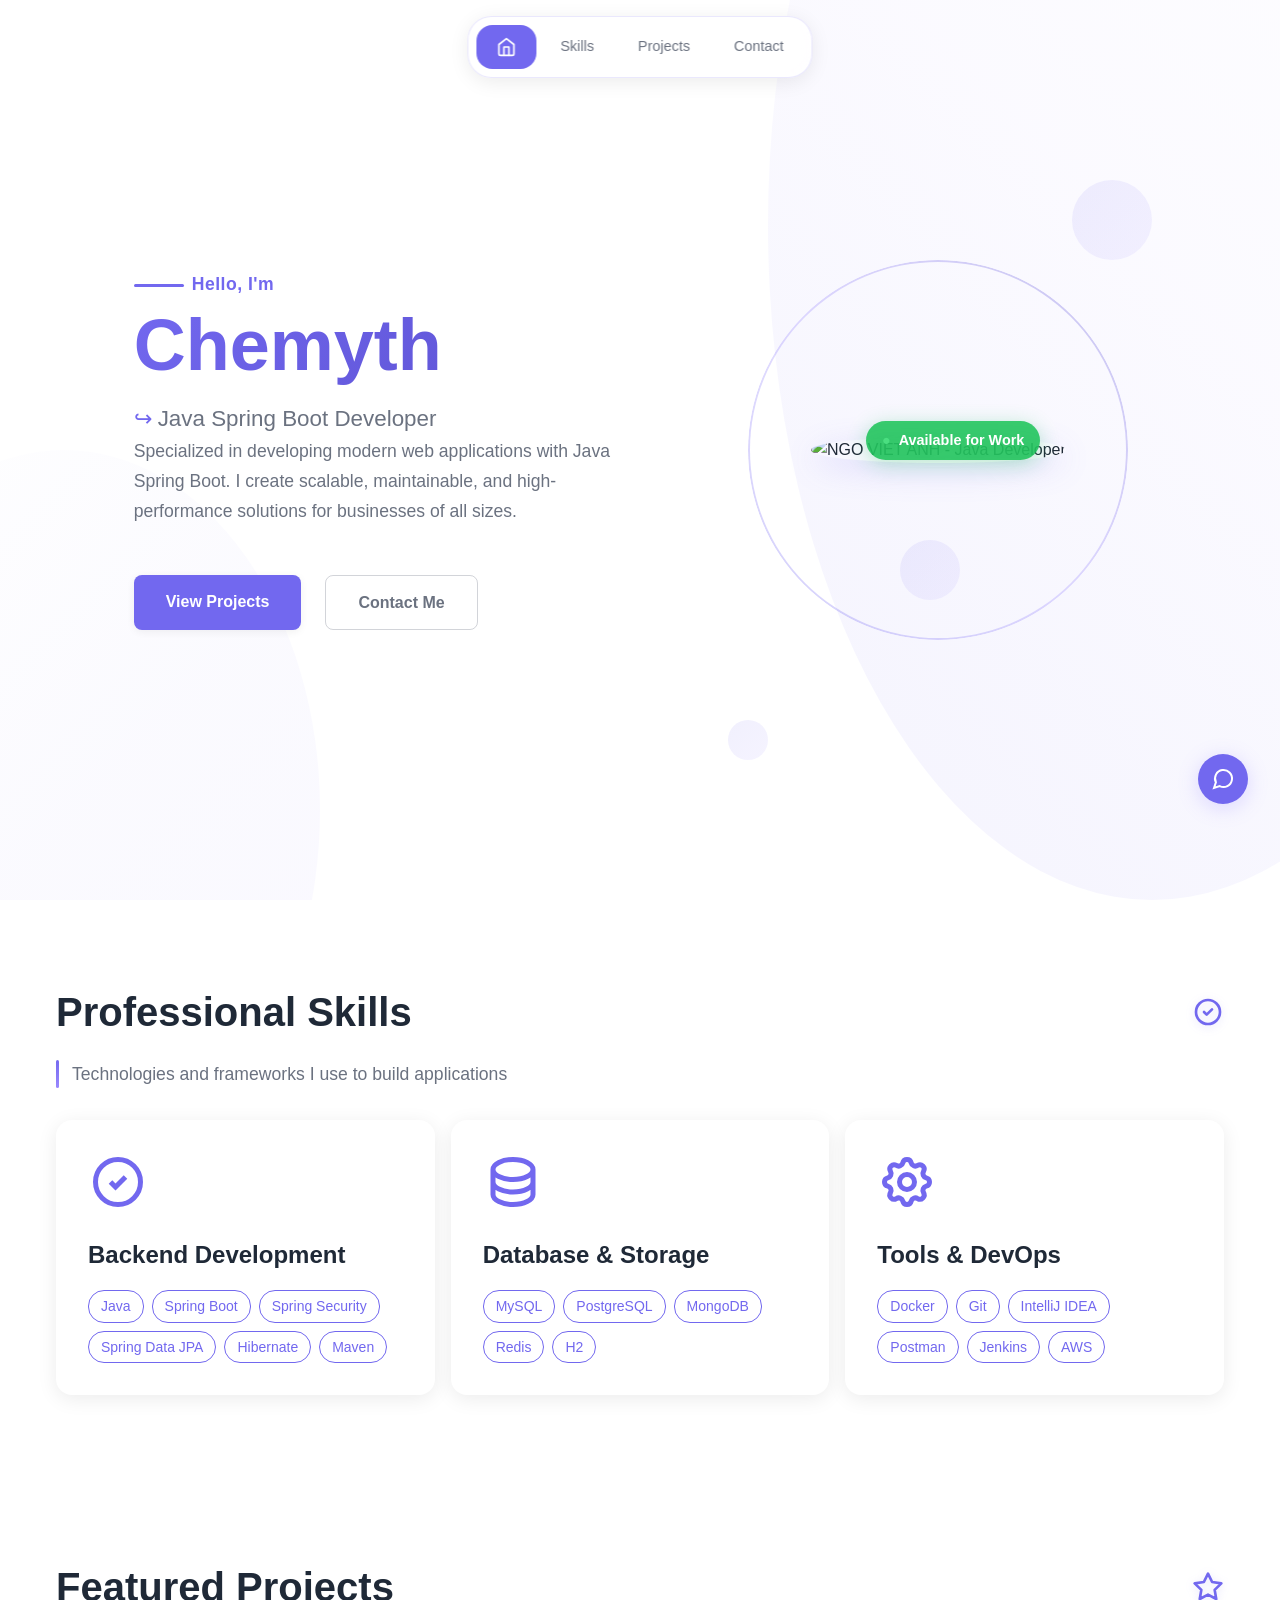
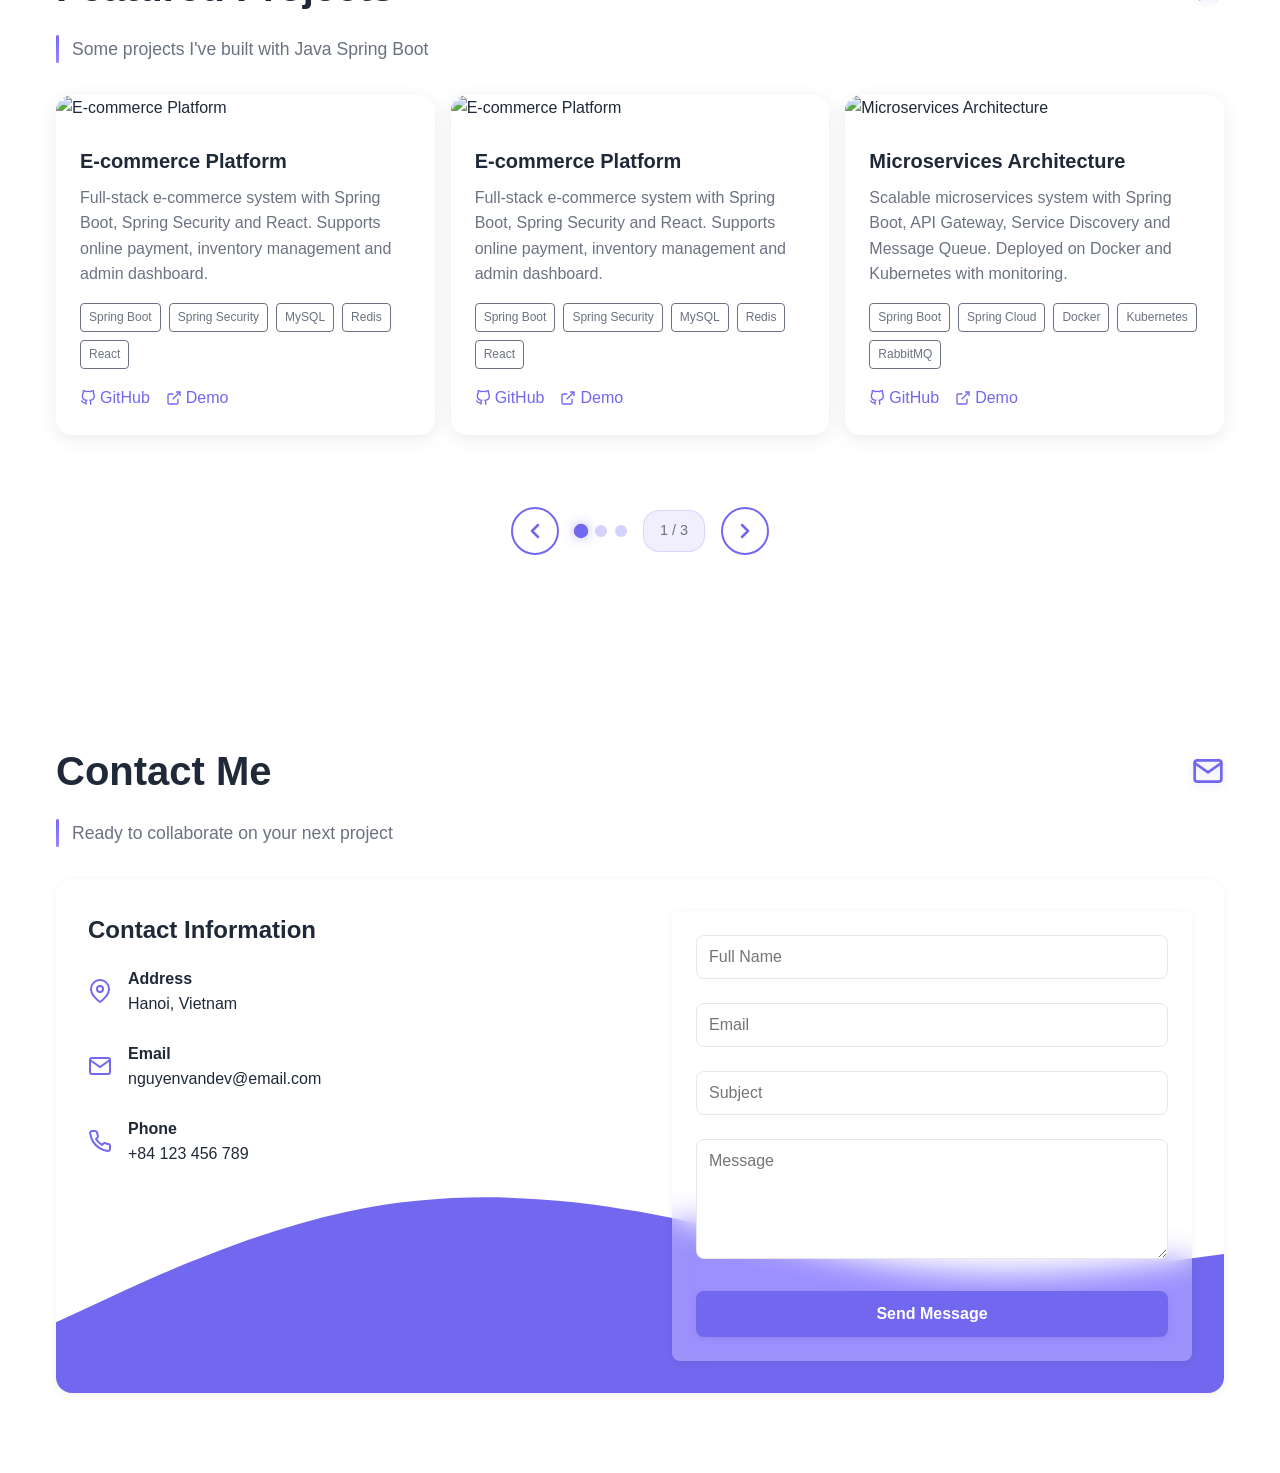
==== index.html @ 734236e4 "update file" ====
<!DOCTYPE html>
<html lang="vi">

<head>
    <meta charset="UTF-8">
    <meta name="viewport" content="width=device-width, initial-scale=1.0">
    <meta name="description" content="Chemyth portfolio.">
    <link rel="shortcut icon" href="assets/svg-bg/wave-1.svg" type="image/x-icon">
    <title>Chemyth - Portfolio</title>

    <style>
        /* ==========================================================================
           CSS RESET & BASE STYLES
           ========================================================================== */
        *,
        *::before,
        *::after {
            box-sizing: border-box;
            margin: 0;
            padding: 0;
        }

        :root {
            --primary-color: #7268ef;
            --secondary-color: #5a4fcf;
            --accent-color: #9c8aff;
            --text-primary: #1f2937;
            --text-secondary: #6b7280;
            --bg-primary: #ffffff;
            --shadow-sm: 0 2px 8px rgba(0, 0, 0, 0.06);
            --shadow-md: 0 4px 20px rgba(0, 0, 0, 0.08);
            --shadow-lg: 0 8px 30px rgba(0, 0, 0, 0.10);
            --shadow-xl: 0 12px 40px rgba(0, 0, 0, 0.12);
            --shadow-hover: 0 10px 35px rgba(114, 104, 239, 0.25);
            --transition: all 0.3s cubic-bezier(0.4, 0, 0.2, 1);
            --border-radius: 1rem;
            --glassmorphism: rgba(255, 255, 255, 0.85);
            --glassmorphism-border: rgba(114, 104, 239, 0.15);
        }

        body {
            font-family: -apple-system, BlinkMacSystemFont, "SF Pro Display", "Segoe UI", Roboto, sans-serif;
            line-height: 1.6;
            color: var(--text-primary);
            background: var(--bg-primary);
            scroll-behavior: smooth;
        }

        /* ==========================================================================
           CUSTOM SCROLLBAR
           ========================================================================== */
        /* Modern Custom Scrollbar */
        ::-webkit-scrollbar {
            width: 8px;
        }

        ::-webkit-scrollbar-track {
            background: rgba(248, 250, 252, 0.5);
            border-radius: 10px;
        }

        ::-webkit-scrollbar-thumb {
            background: linear-gradient(135deg, var(--primary-color), var(--secondary-color));
            border-radius: 10px;
            transition: var(--transition);
        }

        ::-webkit-scrollbar-thumb:hover {
            background: linear-gradient(135deg, var(--secondary-color), var(--primary-color));
            box-shadow: 0 0 10px rgba(114, 104, 239, 0.4);
        }

        /* Firefox Scrollbar */
        html {
            scrollbar-width: thin;
            scrollbar-color: var(--primary-color) rgba(248, 250, 252, 0.5);
        }

        /* ==========================================================================
           LAYOUT & CONTAINERS
           ========================================================================== */
        .section {
            padding: 5rem 2rem;
        }

        .container {
            max-width: 1200px;
            margin: 0 auto;
            padding: 0 1rem;
        }

        .section-title {
            width: 100%;
            font-size: 2.5rem;
            font-weight: 700;
            text-align: start;
            margin-bottom: 1rem;
            color: var(--text-primary);
            position: relative;
            display: inline-block;
        }

        .section-title {
            display: flex;
            align-items: center;
            justify-content: space-between;
        }

        .section-icon {
            width: 32px;
            height: 32px;
            stroke: var(--primary-color);
            fill: none;
            stroke-width: 2;
            stroke-linecap: round;
            stroke-linejoin: round;
            transition: var(--transition);
            filter: drop-shadow(0 2px 4px rgba(114, 104, 239, 0.2));
        }

        .section-icon:hover {
            stroke: var(--accent-color);
            transform: scale(1.1);
            filter: drop-shadow(0 4px 8px rgba(114, 104, 239, 0.3));
        }

        .section-subtitle {
            text-align: start;
            color: var(--text-secondary);
            font-size: 1.1rem;
            margin-bottom: 2rem;
            max-width: 600px;
            position: relative;
            padding-left: 1rem;
        }

        .section-subtitle::before {
            content: '';
            position: absolute;
            left: 0;
            top: 0;
            bottom: 0;
            width: 3px;
            background: linear-gradient(135deg, var(--primary-color), var(--accent-color));
            border-radius: 2px;
        }

        /* ==========================================================================
           HEADER & NAVIGATION
           ========================================================================== */
        .header {
            position: fixed;
            top: 1rem;
            left: 50%;
            transform: translateX(-50%);
            width: auto;
            max-width: 500px;
            background: var(--glassmorphism);
            backdrop-filter: blur(20px) saturate(180%);
            border: 1px solid var(--glassmorphism-border);
            border-radius: 1.5rem;
            z-index: 1000;
            transition: var(--transition);
            box-shadow: var(--shadow-md);
        }

        .nav {
            display: flex;
            justify-content: center;
            align-items: center;
            padding: 0.5rem;
        }

        .nav-links {
            display: flex;
            list-style: none;
            gap: 0.25rem;
            margin: 0;
            padding: 0;
        }

        /* Mobile Menu Toggle */
        .mobile-menu-toggle {
            display: none;
            flex-direction: column;
            cursor: pointer;
            padding: 0.75rem;
            border-radius: var(--border-radius);
            transition: var(--transition);
            background: rgba(114, 104, 239, 0.1);
        }

        .mobile-menu-toggle:hover {
            background: rgba(114, 104, 239, 0.15);
            transform: scale(1.05);
        }

        .mobile-menu-toggle span {
            width: 20px;
            height: 2px;
            background: var(--text-primary);
            margin: 2px 0;
            transition: var(--transition);
            border-radius: 1px;
        }

        .mobile-menu-toggle.active span:nth-child(1) {
            transform: rotate(45deg) translate(5px, 5px);
        }

        .mobile-menu-toggle.active span:nth-child(2) {
            opacity: 0;
        }

        .mobile-menu-toggle.active span:nth-child(3) {
            transform: rotate(-45deg) translate(4px, -4px);
        }

        /* Mobile Navigation */
        @media (max-width: 768px) {
            .header {
                top: 0;
                left: 0;
                right: 0;
                transform: none;
                width: auto;
                max-width: none;
                border-radius: 0;
                border: none;
                background: none;
                backdrop-filter: none;
                -webkit-backdrop-filter: none;
                box-shadow: none;
            }

            .nav {
                justify-content: flex-end;
                padding: 0.75rem 1rem;
            }

            .nav-links {
                display: none;
                position: fixed;
                top: 60px;
                left: 0;
                right: 0;
                background: rgba(255, 255, 255, 0.95);
                backdrop-filter: blur(25px);
                flex-direction: column;
                padding: 1rem 0.75rem;
                box-shadow: var(--shadow-sm);
                z-index: 999;
                transform: translateY(-20px);
                opacity: 0;
                pointer-events: none;
                transition: all 0.3s ease;
                gap: 0.25rem;
            }

            .nav-links.active {
                display: flex;
                transform: translateY(0);
                opacity: 1;
                pointer-events: all;
            }

            .nav-link {
                padding: 0.75rem;
                text-align: center;
                border-radius: var(--border-radius);
                width: 100%;
                justify-content: center;
            }

            .mobile-menu-toggle {
                display: flex;
            }

            .form-group {
                width: 100%;
            }
        }

        .nav-link {
            text-decoration: none;
            color: var(--text-secondary);
            font-weight: 500;
            transition: var(--transition);
            padding: 0.75rem 1.25rem;
            border-radius: var(--border-radius);
            font-size: 0.9rem;
            display: flex;
            align-items: center;
            justify-content: center;
            min-width: 44px;
            height: 44px;
        }

        .nav-link:hover,
        .nav-link.active {
            color: var(--primary-color);
            background: rgba(114, 104, 239, 0.1);
        }

        /* Home icon styling */
        .nav-link.home-link {
            background: var(--primary-color);
            color: white;
            font-weight: 600;
        }

        .nav-link.home-link:hover {
            background: var(--secondary-color);
            color: white;
            transform: scale(1.05);
        }

        .nav-link .nav-icon {
            width: 20px;
            height: 20px;
            stroke: currentColor;
            fill: none;
            stroke-width: 2;
            stroke-linecap: round;
            stroke-linejoin: round;
        }

        /* ==========================================================================
           BUTTONS & INTERACTIVE ELEMENTS
           ========================================================================== */
        /* Simplified Button Styles */
        .btn {
            padding: 0.875rem 2rem;
            border: none;
            border-radius: 0.5rem;
            font-weight: 600;
            text-decoration: none;
            transition: all 0.3s ease;
            cursor: pointer;
            font-size: 1rem;
            display: inline-block;
        }

        .btn-primary {
            background: var(--primary-color);
            color: white;
            box-shadow: var(--shadow-sm);
        }

        .btn-primary:hover {
            background: var(--secondary-color);
            transform: translateY(-2px);
            box-shadow: var(--shadow-hover);
        }

        .btn-outline {
            background: transparent;
            color: var(--text-secondary);
            border: 1px solid rgba(107, 114, 128, 0.3);
        }

        .btn-outline:hover {
            background: var(--primary-color);
            color: white;
            border-color: var(--primary-color);
            transform: translateY(-2px);
        }

        /* Simplified Back to Top Button */
        .back-to-top {
            position: fixed;
            z-index: 1000;
            bottom: 2rem;
            right: 2rem;
            width: 50px;
            height: 50px;
            background: var(--primary-color);
            color: white;
            border: none;
            border-radius: 50%;
            cursor: pointer;
            opacity: 0;
            visibility: hidden;
            transition: all 0.3s ease;
            display: flex;
            align-items: center;
            justify-content: center;
        }

        .back-to-top.visible {
            opacity: 1;
            visibility: visible;
        }

        .back-to-top:hover {
            transform: translateY(-3px);
            background: var(--secondary-color);
        }

        /* Chat Bot Button */
        .chat-bot-button {
            position: fixed;
            z-index: 1000;
            bottom: 6rem;
            right: 2rem;
            width: 50px;
            height: 50px;
            background: var(--primary-color);
            color: white;
            border: none;
            border-radius: 50%;
            cursor: pointer;
            transition: all 0.3s ease;
            display: flex;
            align-items: center;
            justify-content: center;
            box-shadow: 0 4px 20px rgba(156, 138, 255, 0.3);
        }

        .chat-bot-button:hover {
            transform: translateY(-3px) scale(1.05);
            background: var(--secondary-color);
        }

        /* ==========================================================================
           HERO SECTION - Modern & Beautiful
           ========================================================================== */
        .hero {
            min-height: 100vh;
            padding: 0;
            display: flex;
            align-items: center;
            position: relative;
            overflow: hidden;
        }

        /* Hero Background Effects */
        .hero::before {
            content: '';
            position: absolute;
            top: -50%;
            right: -20%;
            width: 60%;
            height: 150%;
            background: linear-gradient(45deg,
                    rgba(114, 104, 239, 0.08),
                    rgba(156, 138, 255, 0.04),
                    transparent);
            border-radius: 50%;
            animation: heroFloat 8s ease-in-out infinite;
            z-index: 1;
        }

        .hero::after {
            content: '';
            position: absolute;
            bottom: -30%;
            left: -15%;
            width: 40%;
            height: 80%;
            background: linear-gradient(-45deg,
                    rgba(156, 138, 255, 0.06),
                    rgba(114, 104, 239, 0.03),
                    transparent);
            border-radius: 50%;
            animation: heroFloat 6s ease-in-out infinite reverse;
            z-index: 1;
        }

        .hero-container {
            max-width: 1200px;
            margin: 0 auto;
            padding: 6rem 2rem;
            display: grid;
            grid-template-columns: 1.2fr 1fr;
            gap: 6rem;
            align-items: center;
            position: relative;
            z-index: 2;
        }

        .hero-content {
            position: relative;
        }

        .hero-greeting {
            font-size: 1.1rem;
            color: var(--primary-color);
            font-weight: 600;
            margin-bottom: 0.5rem;
            letter-spacing: 0.5px;
            opacity: 0;
            animation: fadeInUp 1s ease-out 0.2s forwards;
        }

        .hero-greeting::before {
            content: '';
            background-color: var(--primary-color);
            width: 50px;
            height: 3px;
            display: inline-block;
            margin-right: 0.5rem;
            vertical-align: middle;
            border-radius: 2px;
        }

        .hero-content h1 {
            font-size: 4.5rem;
            font-weight: 800;
            margin-bottom: 1rem;
            line-height: 1.1;
            background: linear-gradient(135deg,
                    var(--primary-color) 0%,
                    var(--secondary-color) 50%,
                    var(--accent-color) 100%);
            background-clip: text;
            -webkit-background-clip: text;
            -webkit-text-fill-color: transparent;
            background-size: 200% 200%;
            animation: gradientShift 4s ease-in-out infinite, fadeInUp 1s ease-out 0.4s forwards;
            opacity: 0;
        }

        .hero-content .subtitle {
            font-size: 1.4rem;
            color: var(--text-secondary);
            font-weight: 500;
            position: relative;
            padding-left: 1.5rem;
            opacity: 0;
            animation: fadeInUp 1s ease-out 0.6s forwards;
        }

        .hero-content .subtitle::before {
            content: '↪';
            position: absolute;
            left: 0;
            top: 0;
            color: var(--primary-color);
        }

        .hero-content p {
            font-size: 1.1rem;
            color: var(--text-secondary);
            margin-bottom: 3rem;
            line-height: 1.7;
            max-width: 500px;
            opacity: 0;
            animation: fadeInUp 1s ease-out 0.8s forwards;
        }

        .cta-buttons {
            display: flex;
            gap: 1.5rem;
            opacity: 0;
            animation: fadeInUp 1s ease-out 1s forwards;
        }

        .hero-image {
            display: flex;
            justify-content: center;
            align-items: center;
            position: relative;
            opacity: 0;
            animation: fadeInScale 1.2s ease-out 0.5s forwards;
        }

        .profile-image-container {
            position: relative;
            display: inline-block;
        }

        /* Modern Profile Image with Glassmorphism */
        .profile-image {
            width: 320px;
            height: 320px;
            border-radius: 50%;
            object-fit: cover;
            border: none;
            box-shadow:
                0 8px 32px rgba(114, 104, 239, 0.2),
                0 0 0 1px rgba(255, 255, 255, 0.1);
            transition: all 0.4s cubic-bezier(0.4, 0, 0.2, 1);
            position: relative;
            z-index: 3;
            background: rgba(255, 255, 255, 0.1);
            backdrop-filter: blur(10px);
        }

        .profile-image:hover {
            transform: scale(1.05) rotate(2deg);
            box-shadow:
                0 20px 60px rgba(114, 104, 239, 0.3),
                0 0 0 1px rgba(255, 255, 255, 0.2);
        }

        /* Modern Floating Elements */
        .hero-decorative {
            position: absolute;
            width: 100%;
            height: 100%;
            top: 0;
            left: 0;
            pointer-events: none;
            z-index: 2;
        }

        .floating-element {
            position: absolute;
            background: linear-gradient(135deg, var(--primary-color), var(--accent-color));
            border-radius: 50%;
            opacity: 0.1;
            animation: floatAround 15s linear infinite;
        }

        .floating-element:nth-child(1) {
            width: 80px;
            height: 80px;
            top: 20%;
            right: 10%;
            animation-delay: 0s;
            animation-duration: 12s;
        }

        .floating-element:nth-child(2) {
            width: 60px;
            height: 60px;
            top: 60%;
            right: 25%;
            animation-delay: -3s;
            animation-duration: 18s;
        }

        .floating-element:nth-child(3) {
            width: 40px;
            height: 40px;
            top: 80%;
            right: 40%;
            animation-delay: -6s;
            animation-duration: 14s;
        }

        /* Gradient Ring Around Profile */
        .profile-ring {
            position: absolute;
            top: 50%;
            left: 50%;
            transform: translate(-50%, -50%);
            width: 380px;
            height: 380px;
            border: 2px solid transparent;
            border-radius: 50%;
            background: linear-gradient(45deg,
                    var(--primary-color),
                    var(--accent-color),
                    var(--secondary-color)) border-box;
            -webkit-mask: linear-gradient(#fff 0 0) padding-box, linear-gradient(#fff 0 0);
            -webkit-mask-composite: destination-out;
            mask: linear-gradient(#fff 0 0) padding-box, linear-gradient(#fff 0 0);
            mask-composite: exclude;
            opacity: 0.3;
            animation: rotate 20s linear infinite;
            z-index: 1;
        }

        /* Status Badge */
        .status-badge {
            position: absolute;
            bottom: 10%;
            right: 10%;
            background: rgba(34, 197, 94, 0.9);
            backdrop-filter: blur(10px);
            color: white;
            padding: 0.5rem 1rem;
            border-radius: 50px;
            font-size: 0.9rem;
            font-weight: 600;
            box-shadow: 0 4px 20px rgba(34, 197, 94, 0.3);
            animation: pulse 3s ease-in-out infinite;
            z-index: 4;
        }

        .status-badge::before {
            content: '●';
            color: #4ade80;
            margin-right: 0.5rem;
            animation: blink 2s ease-in-out infinite;
        }

        /* ==========================================================================
           SKILLS SECTION
           ========================================================================== */
        .skills {
            background: var(--bg-primary);
            position: relative;
            overflow: hidden;
        }

        /* Simplified Skills Container */
        .skills-grid {
            display: grid;
            grid-template-columns: repeat(auto-fit, minmax(300px, 1fr));
            gap: 1rem;
            position: relative;
            z-index: 1;
        }

        .skill-category {
            background: var(--bg-primary);
            padding: 2rem;
            border-radius: var(--border-radius);
            box-shadow: var(--shadow-md);
            transition: var(--transition);
        }

        .skill-category:hover {
            transform: translateY(-10px);
            box-shadow: var(--shadow-hover);
        }

        .skill-icon {
            width: 60px;
            height: 60px;
            margin-bottom: 1rem;
            stroke: var(--primary-color);
            fill: none;
            stroke-width: 2;
        }

        .skill-category h3 {
            font-size: 1.5rem;
            margin-bottom: 1rem;
            color: var(--text-primary);
        }

        .skill-tags {
            display: flex;
            flex-wrap: wrap;
            gap: 0.5rem;
        }

        .skill-tag {
            background: transparent;
            color: var(--primary-color);
            padding: 0.25rem 0.75rem;
            border: 1px solid var(--primary-color);
            border-radius: var(--border-radius);
            font-size: 0.875rem;
            font-weight: 500;
            transition: var(--transition);
        }

        .skill-tag:hover {
            background: rgba(114, 104, 239, 0.1);
        }

        /* ==========================================================================
           PROJECTS SECTION
           ========================================================================== */
        .projects-grid {
            display: grid;
            grid-template-columns: repeat(auto-fit, minmax(350px, 1fr));
            gap: 1rem;
        }

        .project-card {
            background: var(--bg-primary);
            border-radius: var(--border-radius);
            overflow: hidden;
            box-shadow: var(--shadow-md);
            transition: var(--transition);
        }

        .project-card:hover {
            transform: translateY(-10px);
            box-shadow: 0 20px 50px rgba(114, 104, 239, 0.20);
        }

        .project-image {
            width: 100%;
            height: 200px;
            object-fit: cover;
        }

        .project-content {
            padding: 1.5rem;
        }

        .project-title {
            font-size: 1.25rem;
            font-weight: 600;
            margin-bottom: 0.5rem;
            color: var(--text-primary);
        }

        .project-description {
            color: var(--text-secondary);
            margin-bottom: 1rem;
            line-height: 1.6;
        }

        .project-tech {
            display: flex;
            flex-wrap: wrap;
            gap: 0.5rem;
            margin-bottom: 1rem;
        }

        .tech-tag {
            background: transparent;
            border: 1px solid var(--text-secondary);
            color: var(--text-secondary);
            padding: 0.25rem 0.5rem;
            border-radius: 0.25rem;
            font-size: 0.75rem;
            transition: var(--transition);
        }

        .tech-tag:hover {
            background: rgba(114, 104, 239, 0.05);
            border-color: var(--primary-color);
            color: var(--primary-color);
        }

        .project-links {
            display: flex;
            gap: 1rem;
        }

        .project-link {
            color: var(--primary-color);
            text-decoration: none;
            font-weight: 500;
            display: flex;
            align-items: center;
            gap: 0.25rem;
        }

        .project-link:hover {
            text-decoration: underline;
        }

        /* ==========================================================================
           SLIDE NAVIGATION
           ========================================================================== */
        .slide-navigation {
            display: flex;
            justify-content: center;
            align-items: center;
            gap: 1rem;
            margin-top: 3rem;
            padding: 1.5rem;
            background: rgba(255, 255, 255, 0.8);
            backdrop-filter: blur(15px) saturate(180%);
            border-radius: var(--border-radius);
            transition: var(--transition);
        }

        .slide-nav-btn {
            display: flex;
            align-items: center;
            justify-content: center;
            width: 48px;
            height: 48px;
            background: transparent;
            border: 2px solid var(--primary-color);
            border-radius: 50%;
            cursor: pointer;
            transition: var(--transition);
            position: relative;
            overflow: hidden;
        }

        .slide-nav-btn:hover {
            background: var(--primary-color);
            transform: scale(1.1);
            box-shadow: var(--shadow-hover);
        }

        .slide-nav-btn:hover .slide-nav-icon {
            stroke: white;
            transform: scale(1.1);
        }

        .slide-nav-btn:active {
            transform: scale(0.95);
        }

        .slide-nav-icon {
            width: 24px;
            height: 24px;
            stroke: var(--primary-color);
            fill: none;
            stroke-width: 2.5;
            stroke-linecap: round;
            stroke-linejoin: round;
            transition: var(--transition);
        }

        .slide-indicators {
            display: flex;
            gap: 0.5rem;
            align-items: center;
        }

        .slide-indicator {
            width: 12px;
            height: 12px;
            border-radius: 50%;
            background: rgba(114, 104, 239, 0.3);
            cursor: pointer;
            transition: var(--transition);
            position: relative;
        }

        .slide-indicator.active {
            background: var(--primary-color);
            transform: scale(1.2);
            box-shadow: 0 0 10px rgba(114, 104, 239, 0.5);
        }

        .slide-indicator:hover {
            background: var(--accent-color);
            transform: scale(1.1);
        }

        .slide-counter {
            font-size: 0.9rem;
            color: var(--text-secondary);
            font-weight: 500;
            padding: 0.5rem 1rem;
            background: rgba(114, 104, 239, 0.1);
            border-radius: 1rem;
            border: 1px solid rgba(114, 104, 239, 0.2);
            transition: var(--transition);
        }

        .slide-counter:hover {
            background: rgba(114, 104, 239, 0.15);
            border-color: rgba(114, 104, 239, 0.3);
        }

        /* ==========================================================================
           CONTACT SECTION
           ========================================================================== */
        .contact {
            background: var(--bg-primary);
            position: relative;
            overflow: hidden;
        }

        /* Simplified Contact Container */
        .contact-container {
            background: rgba(255, 255, 255, 0.8);
            background-image: url('assets/svg-bg/wave-1.svg');
            background-repeat: no-repeat;
            background-position: center;
            background-size: cover;
            border-radius: 1rem;
            padding: 2rem;
            box-shadow: var(--shadow-sm);
            transition: all 0.3s ease;
        }

        .contact-container:hover {
            box-shadow: var(--shadow-hover);
        }

        .contact-content {
            display: grid;
            grid-template-columns: 1fr 1fr;
            gap: 4rem;
            align-items: start;
            position: relative;
            z-index: 1;
        }

        .contact-info h3 {
            font-size: 1.5rem;
            margin-bottom: 1rem;
            color: var(--text-primary);
        }

        .contact-item {
            display: flex;
            align-items: center;
            gap: 1rem;
            margin-bottom: 1.5rem;
        }

        .contact-icon {
            width: 24px;
            height: 24px;
            stroke: var(--primary-color);
            fill: none;
            stroke-width: 2;
        }

        /* Simplified Contact Form */
        .contact-form {
            background: rgba(255, 255, 255, 0.3);
            backdrop-filter: blur(15px) saturate(180%);
            padding: 1.5rem;
            border-radius: 0.5rem;
            box-shadow: var(--shadow-sm);
        }

        .form-group {
            margin-bottom: 1.5rem;
            position: relative;
        }

        .form-input {
            width: 100%;
            padding: 0.75rem;
            border: 1px solid #e5e7eb;
            border-radius: 0.5rem;
            font-size: 1rem;
            transition: var(--transition);
            background: var(--bg-primary);
            color: var(--text-primary);
        }

        .form-input:focus {
            outline: none;
            border-color: var(--primary-color);
        }

        /* Simplified Form Input Animations */
        .form-input:focus::placeholder {
            opacity: 0.5;
        }

        .form-label {
            position: absolute;
            left: 0.75rem;
            top: 0.75rem;
            color: var(--text-secondary);
            font-size: 1rem;
            transition: all 0.3s ease;
            pointer-events: none;
            background: var(--bg-primary);
            padding: 0 0.25rem;
            opacity: 0;
        }

        .form-input:focus+.form-label,
        .form-input:not(:placeholder-shown)+.form-label {
            opacity: 1;
            transform: translateY(-1.5rem);
            font-size: 0.875rem;
            color: var(--primary-color);
        }

        .form-input:focus::placeholder {
            color: transparent;
        }

        .form-textarea {
            font-family: inherit;
            resize: vertical;
            min-height: 120px;
        }

        /* ==========================================================================
           ANIMATIONS & KEYFRAMES
           ========================================================================== */
        @keyframes fadeInUp {
            0% {
                opacity: 0;
                transform: translateY(30px);
            }

            100% {
                opacity: 1;
                transform: translateY(0);
            }
        }

        @keyframes fadeInScale {
            0% {
                opacity: 0;
                transform: scale(0.8);
            }

            100% {
                opacity: 1;
                transform: scale(1);
            }
        }

        @keyframes gradientShift {

            0%,
            100% {
                background-position: 0% 50%;
            }

            50% {
                background-position: 100% 50%;
            }
        }

        @keyframes heroFloat {

            0%,
            100% {
                transform: translateY(0px) rotate(0deg);
            }

            33% {
                transform: translateY(-20px) rotate(1deg);
            }

            66% {
                transform: translateY(10px) rotate(-1deg);
            }
        }

        @keyframes floatAround {
            0% {
                transform: translateY(0px) translateX(0px) rotate(0deg);
            }

            33% {
                transform: translateY(-30px) translateX(20px) rotate(120deg);
            }

            66% {
                transform: translateY(20px) translateX(-15px) rotate(240deg);
            }

            100% {
                transform: translateY(0px) translateX(0px) rotate(360deg);
            }
        }

        @keyframes rotate {
            0% {
                transform: translate(-50%, -50%) rotate(0deg);
            }

            100% {
                transform: translate(-50%, -50%) rotate(360deg);
            }
        }

        @keyframes pulse {

            0%,
            100% {
                opacity: 1;
                transform: scale(1);
            }

            50% {
                opacity: 0.7;
                transform: scale(1.05);
            }
        }

        @keyframes blink {

            0%,
            50%,
            100% {
                opacity: 1;
            }

            25%,
            75% {
                opacity: 0.5;
            }
        }

        @keyframes float {

            0%,
            100% {
                transform: translateY(0px);
            }

            50% {
                transform: translateY(-20px);
            }
        }

        @keyframes simpleWave {
            0% {
                transform: translate(-50%, -50%) scale(1);
                opacity: 0.6;
            }

            50% {
                opacity: 0.3;
            }

            100% {
                transform: translate(-50%, -50%) scale(1.4);
                opacity: 0;
            }
        }

        /* ==========================================================================
           RESPONSIVE DESIGN
           ========================================================================== */

        /* Large tablets and small desktops */
        @media (max-width: 1024px) {
            .container {
                max-width: 900px;
                padding: 0 1rem;
            }

            .skills-grid {
                grid-template-columns: repeat(auto-fit, minmax(280px, 1fr));
                gap: 1.5rem;
            }

            .projects-grid {
                grid-template-columns: repeat(auto-fit, minmax(320px, 1fr));
                gap: 1.5rem;
            }

            .hero-content h1 {
                font-size: 3rem;
            }

            .section-title {
                font-size: 2.25rem;
            }
        }

        /* Tablet Devices */
        @media (max-width: 768px) {

            /* Navigation */
            .nav {
                padding: 0.5rem 0.75rem;
            }

            /* Hero Section - Modern Responsive */
            .hero {
                min-height: 90vh;
                padding: 0;
            }

            .hero::before,
            .hero::after {
                display: none;
            }

            .hero-container {
                grid-template-columns: 1fr;
                text-align: center;
                gap: 3rem;
                padding: 4rem 1.5rem;
                display: flex;
                flex-direction: column;
            }

            .hero-image {
                order: 1;
            }

            .hero-content {
                order: 2;
                text-align: center;
            }

            .hero-content::before {
                display: none;
            }

            .hero-greeting {
                font-size: 1rem;
            }

            .hero-content h1 {
                font-size: 3rem;
                line-height: 1.1;
                margin-bottom: 1rem;
            }

            .hero-content .subtitle {
                font-size: 1.3rem;
                margin-bottom: 1.5rem;
                padding-left: 0;
            }

            .hero-content .subtitle::before {
                display: none;
            }

            .hero-content p {
                font-size: 1rem;
                margin-bottom: 2rem;
                max-width: 100%;
            }

            /* CTA Buttons */
            .cta-buttons {
                flex-direction: column;
                align-items: center;
                gap: 1rem;
                max-width: 300px;
                margin: 0 auto;
            }

            .btn {
                width: 100%;
                padding: 1rem 1.5rem;
            }

            /* Profile Image */
            .profile-image {
                width: 280px;
                height: 280px;
            }

            .profile-ring {
                width: 320px;
                height: 320px;
            }

            .status-badge {
                bottom: 5%;
                right: 5%;
                padding: 0.4rem 0.8rem;
                font-size: 0.8rem;
            }

            .floating-element {
                display: none;
            }

            /* Sections */
            .section {
                padding: 2.5rem 0.75rem;
            }

            .section-title {
                font-size: 2rem;
                margin-bottom: 1.5rem;
            }

            .section-title::after {
                display: none;
            }

            .section-subtitle {
                font-size: 1rem;
                margin-bottom: 2rem;
                padding-left: 1rem;
            }

            /* Card containers responsive */
            .skills-container,
            .contact-container {
                padding: 0;
                border-radius: 0;
                margin: 0;
                background: transparent;
                backdrop-filter: none;
                border: none;
                box-shadow: none;
            }

            .skills-container:hover,
            .contact-container:hover {
                transform: none;
                background: transparent;
                backdrop-filter: none;
                box-shadow: none;
            }

            .skills-container::before,
            .contact-container::before {
                display: none;
            }

            /* Skills */
            .skills-grid {
                grid-template-columns: 1fr;
                gap: 1rem;
            }

            .skill-category {
                padding: 1rem;
                text-align: center;
            }

            .skill-icon {
                width: 50px;
                height: 50px;
            }

            /* Projects */
            .projects-grid {
                grid-template-columns: 1fr;
                gap: 1rem;
            }

            .project-card:hover {
                transform: translateY(-5px);
            }

            /* Slide Navigation */
            .slide-navigation {
                margin-top: 2rem;
                padding: 1rem;
                gap: 0.75rem;
                flex-wrap: wrap;
            }

            .slide-nav-btn {
                width: 40px;
                height: 40px;
            }

            .slide-nav-icon {
                width: 20px;
                height: 20px;
            }

            .slide-counter {
                font-size: 0.8rem;
                padding: 0.4rem 0.8rem;
            }

            /* Contact */
            .contact-content {
                grid-template-columns: 1fr;
                gap: 1.5rem;
            }

            .contact-form {
                padding: 1rem;
            }
        }

        /* Small Mobile Devices */
        @media (max-width: 480px) {

            /* Base spacing */
            .container {
                padding: 0 0.5rem;
            }

            /* Hero adjustments - Modern Mobile */
            .hero {
                min-height: 85vh;
                padding: 0;
            }

            .hero-container {
                padding: 3rem 1rem;
                gap: 2rem;
            }

            .hero-greeting {
                font-size: 0.95rem;
                margin-bottom: 0.3rem;
            }

            .hero-content h1 {
                font-size: 2.5rem;
                margin-bottom: 0.8rem;
                line-height: 1.1;
            }

            .hero-content .subtitle {
                font-size: 1.2rem;
                margin-bottom: 1rem;
            }

            .hero-content p {
                margin-bottom: 1.5rem;
                font-size: 0.95rem;
                line-height: 1.6;
            }

            .cta-buttons {
                gap: 0.8rem;
                max-width: 280px;
            }

            .btn {
                padding: 0.9rem 1.2rem;
                font-size: 0.9rem;
            }

            /* Profile image smaller */
            .profile-image {
                width: 240px;
                height: 240px;
            }

            .profile-ring {
                width: 280px;
                height: 280px;
            }

            .status-badge {
                bottom: 3%;
                right: 3%;
                padding: 0.3rem 0.6rem;
                font-size: 0.75rem;
            }

            /* Sections */
            .section {
                padding: 2rem 0.5rem;
            }

            .section-title {
                font-size: 1.75rem;
                margin-bottom: 1rem;
            }

            .section-title::before {
                display: none;
            }

            .section-subtitle {
                margin-bottom: 1.5rem;
                padding-left: 0.75rem;
            }

            /* Cards */
            .skills-container,
            .contact-container {
                padding: 0;
                margin: 0;
                background: transparent;
                backdrop-filter: none;
                border: none;
                box-shadow: none;
                border-radius: 0;
            }

            /* Skills */
            .skill-category {
                padding: 0.75rem;
            }

            .skill-category h3 {
                font-size: 1.25rem;
                margin-bottom: 0.75rem;
            }

            .skill-tags {
                justify-content: center;
                gap: 0.25rem;
            }

            .skill-tag {
                font-size: 0.8rem;
                padding: 0.15rem 0.5rem;
            }

            /* Projects */
            .project-content {
                padding: 1rem;
            }

            .project-title {
                font-size: 1.1rem;
                margin-bottom: 0.5rem;
            }

            .project-description {
                font-size: 0.9rem;
                margin-bottom: 0.75rem;
            }

            .tech-tag {
                font-size: 0.7rem;
                padding: 0.15rem 0.4rem;
            }

            .project-tech {
                gap: 0.25rem;
                margin-bottom: 0.75rem;
            }

            /* Slide Navigation */
            .slide-navigation {
                margin-top: 1.5rem;
                padding: 0.75rem;
                gap: 0.5rem;
                background: rgba(248, 250, 252, 0.9);
            }

            .slide-nav-btn {
                width: 36px;
                height: 36px;
                border-width: 1.5px;
            }

            .slide-nav-icon {
                width: 18px;
                height: 18px;
                stroke-width: 2;
            }

            .slide-indicator {
                width: 10px;
                height: 10px;
            }

            .slide-counter {
                font-size: 0.75rem;
                padding: 0.3rem 0.6rem;
            }

            /* Contact form */
            .contact-form {
                padding: 0.75rem;
                background: rgba(248, 250, 252, 0.8);
                backdrop-filter: blur(15px) saturate(180%);
                border-radius: 1rem;
                box-shadow: var(--shadow-sm);
            }

            .form-input {
                padding: 0.5rem;
                font-size: 0.9rem;
            }

            .form-group {
                margin-bottom: 1rem;
            }

            /* Navigation adjustments */
            .nav {
                padding: 0.5rem 0.5rem;
            }
        }

        /* Extra Small Devices */
        @media (max-width: 320px) {
            .hero {
                min-height: 80vh;
                padding: 0;
            }

            .hero-container {
                padding: 2.5rem 0.75rem;
                gap: 1.5rem;
            }

            .hero-greeting {
                font-size: 0.9rem;
            }

            .hero-content h1 {
                font-size: 2rem;
                margin-bottom: 0.6rem;
            }

            .hero-content .subtitle {
                font-size: 1.1rem;
                margin-bottom: 0.8rem;
            }

            .hero-content p {
                font-size: 0.9rem;
                margin-bottom: 1.2rem;
            }

            .cta-buttons {
                max-width: 260px;
                gap: 0.6rem;
            }

            .btn {
                padding: 0.8rem 1rem;
                font-size: 0.85rem;
            }

            .profile-image {
                width: 200px;
                height: 200px;
            }

            .profile-ring {
                width: 240px;
                height: 240px;
            }

            .status-badge {
                padding: 0.25rem 0.5rem;
                font-size: 0.7rem;
            }

            .section {
                padding: 1.5rem 0.25rem;
            }

            .skill-category {
                padding: 0.5rem;
            }

            .project-content {
                padding: 0.75rem;
            }

            .contact-form {
                padding: 0.5rem;
            }
        }
    </style>
</head>

<body>
    <!-- Header -->
    <header class="header">
        <nav class="nav">
            <ul class="nav-links" id="navLinks">
                <li><a href="#home" class="nav-link home-link">
                        <svg class="nav-icon" viewBox="0 0 24 24">
                            <path d="m3 9 9-7 9 7v11a2 2 0 0 1-2 2H5a2 2 0 0 1-2-2z"></path>
                            <polyline points="9,22 9,12 15,12 15,22"></polyline>
                        </svg>
                    </a></li>
                <li><a href="#skills" class="nav-link">Skills</a></li>
                <li><a href="#projects" class="nav-link">Projects</a></li>
                <li><a href="#contact" class="nav-link">Contact</a></li>
            </ul>
            <div class="mobile-menu-toggle" id="mobileMenuToggle">
                <span></span>
                <span></span>
                <span></span>
            </div>
        </nav>
    </header>

    <!-- Hero Section -->
    <section id="home" class="hero">
        <!-- Floating Decorative Elements -->
        <div class="hero-decorative">
            <div class="floating-element"></div>
            <div class="floating-element"></div>
            <div class="floating-element"></div>
        </div>

        <div class="hero-container">
            <div class="hero-content">
                <div class="hero-greeting">Hello, I'm</div>
                <h1>Chemyth</h1>
                <div class="subtitle">Java Spring Boot Developer</div>
                <p>Specialized in developing modern web applications with Java Spring Boot. I create scalable,
                    maintainable, and high-performance solutions for businesses of all sizes.</p>
                <div class="cta-buttons">
                    <a href="#projects" class="btn btn-primary">View Projects</a>
                    <a href="#contact" class="btn btn-outline">Contact Me</a>
                </div>
            </div>
            <div class="hero-image">
                <div class="profile-image-container">
                    <div class="profile-ring"></div>
                    <img src="https://placehold.co/320x320/7268ef/ffffff?text=Profile"
                        alt="NGO VIET ANH - Java Developer" class="profile-image">
                    <div class="status-badge">Available for Work</div>
                </div>
            </div>
        </div>
    </section>

    <!-- Skills Section -->
    <section id="skills" class="section skills">
        <div class="container">
            <h2 class="section-title">
                Professional Skills
                <svg class="section-icon" viewBox="0 0 24 24">
                    <path d="M9 12l2 2 4-4m6 2a9 9 0 11-18 0 9 9 0 0118 0z" />
                </svg>
            </h2>
            <p class="section-subtitle">Technologies and frameworks I use to build applications</p>

            <div class="skills-grid">
                <div class="skill-category">
                    <svg class="skill-icon" viewBox="0 0 24 24">
                        <path d="M9 12l2 2 4-4m6 2a9 9 0 11-18 0 9 9 0 0118 0z" />
                    </svg>
                    <h3>Backend Development</h3>
                    <div class="skill-tags">
                        <span class="skill-tag">Java</span>
                        <span class="skill-tag">Spring Boot</span>
                        <span class="skill-tag">Spring Security</span>
                        <span class="skill-tag">Spring Data JPA</span>
                        <span class="skill-tag">Hibernate</span>
                        <span class="skill-tag">Maven</span>
                    </div>
                </div>

                <div class="skill-category">
                    <svg class="skill-icon" viewBox="0 0 24 24">
                        <path
                            d="M4 7v10c0 2.21 3.582 4 8 4s8-1.79 8-4V7M4 7c0 2.21 3.582 4 8 4s8-1.79 8-4M4 7c0-2.21 3.582-4 8-4s8 1.79 8 4m0 5c0 2.21-3.582 4-8 4s-8-1.79-8-4" />
                    </svg>
                    <h3>Database & Storage</h3>
                    <div class="skill-tags">
                        <span class="skill-tag">MySQL</span>
                        <span class="skill-tag">PostgreSQL</span>
                        <span class="skill-tag">MongoDB</span>
                        <span class="skill-tag">Redis</span>
                        <span class="skill-tag">H2</span>
                    </div>
                </div>

                <div class="skill-category">
                    <svg class="skill-icon" viewBox="0 0 24 24">
                        <path
                            d="M10.325 4.317c.426-1.756 2.924-1.756 3.35 0a1.724 1.724 0 002.573 1.066c1.543-.94 3.31.826 2.37 2.37a1.724 1.724 0 001.065 2.572c1.756.426 1.756 2.924 0 3.35a1.724 1.724 0 00-1.066 2.573c.94 1.543-.826 3.31-2.37 2.37a1.724 1.724 0 00-2.572 1.065c-.426 1.756-2.924 1.756-3.35 0a1.724 1.724 0 00-2.573-1.066c-1.543.94-3.31-.826-2.37-2.37a1.724 1.724 0 00-1.065-2.572c-1.756-.426-1.756-2.924 0-3.35a1.724 1.724 0 001.066-2.573c-.94-1.543.826-3.31 2.37-2.37.996.608 2.296.07 2.572-1.065z" />
                        <path d="M15 12a3 3 0 11-6 0 3 3 0 016 0z" />
                    </svg>
                    <h3>Tools & DevOps</h3>
                    <div class="skill-tags">
                        <span class="skill-tag">Docker</span>
                        <span class="skill-tag">Git</span>
                        <span class="skill-tag">IntelliJ IDEA</span>
                        <span class="skill-tag">Postman</span>
                        <span class="skill-tag">Jenkins</span>
                        <span class="skill-tag">AWS</span>
                    </div>
                </div>
            </div>
        </div>
    </section>

    <!-- Projects Section -->
    <section id="projects" class="section">
        <div class="container">
            <h2 class="section-title">
                Featured Projects
                <svg class="section-icon" viewBox="0 0 24 24">
                    <path
                        d="M12 2l3.09 6.26L22 9.27l-5 4.87 1.18 6.88L12 17.77l-6.18 3.25L7 14.14 2 9.27l6.91-1.01L12 2z" />
                </svg>
            </h2>
            <p class="section-subtitle">Some projects I've built with Java Spring Boot</p>

            <div class="projects-grid">
                <div class="project-card">
                    <img src="https://placehold.co/400x200/7268ef/ffffff?text=E-commerce+Platform"
                        alt="E-commerce Platform" class="project-image">
                    <div class="project-content">
                        <h3 class="project-title">E-commerce Platform</h3>
                        <p class="project-description">Full-stack e-commerce system with Spring Boot,
                            Spring Security and React. Supports online payment, inventory management and admin
                            dashboard.</p>
                        <div class="project-tech">
                            <span class="tech-tag">Spring Boot</span>
                            <span class="tech-tag">Spring Security</span>
                            <span class="tech-tag">MySQL</span>
                            <span class="tech-tag">Redis</span>
                            <span class="tech-tag">React</span>
                        </div>
                        <div class="project-links">
                            <a href="#" class="project-link">
                                <svg width="16" height="16" viewBox="0 0 24 24" fill="none" stroke="currentColor"
                                    stroke-width="2">
                                    <path
                                        d="M9 19c-5 1.5-5-2.5-7-3m14 6v-3.87a3.37 3.37 0 0 0-.94-2.61c3.14-.35 6.44-1.54 6.44-7A5.44 5.44 0 0 0 20 4.77 5.07 5.07 0 0 0 19.91 1S18.73.65 16 2.48a13.38 13.38 0 0 0-7 0C6.27.65 5.09 1 5.09 1A5.07 5.07 0 0 0 5 4.77a5.44 5.44 0 0 0-1.5 3.78c0 5.42 3.3 6.61 6.44 7A3.37 3.37 0 0 0 9 18.13V22" />
                                </svg>
                                GitHub
                            </a>
                            <a href="#" class="project-link">
                                <svg width="16" height="16" viewBox="0 0 24 24" fill="none" stroke="currentColor"
                                    stroke-width="2">
                                    <path d="M18 13v6a2 2 0 0 1-2 2H5a2 2 0 0 1-2-2V8a2 2 0 0 1 2-2h6" />
                                    <polyline points="15,3 21,3 21,9" />
                                    <line x1="10" y1="14" x2="21" y2="3" />
                                </svg>
                                Demo
                            </a>
                        </div>
                    </div>
                </div>
                <div class="project-card">
                    <img src="https://placehold.co/400x200/7268ef/ffffff?text=E-commerce+Platform"
                        alt="E-commerce Platform" class="project-image">
                    <div class="project-content">
                        <h3 class="project-title">E-commerce Platform</h3>
                        <p class="project-description">Full-stack e-commerce system with Spring Boot,
                            Spring Security and React. Supports online payment, inventory management and admin
                            dashboard.</p>
                        <div class="project-tech">
                            <span class="tech-tag">Spring Boot</span>
                            <span class="tech-tag">Spring Security</span>
                            <span class="tech-tag">MySQL</span>
                            <span class="tech-tag">Redis</span>
                            <span class="tech-tag">React</span>
                        </div>
                        <div class="project-links">
                            <a href="#" class="project-link">
                                <svg width="16" height="16" viewBox="0 0 24 24" fill="none" stroke="currentColor"
                                    stroke-width="2">
                                    <path
                                        d="M9 19c-5 1.5-5-2.5-7-3m14 6v-3.87a3.37 3.37 0 0 0-.94-2.61c3.14-.35 6.44-1.54 6.44-7A5.44 5.44 0 0 0 20 4.77 5.07 5.07 0 0 0 19.91 1S18.73.65 16 2.48a13.38 13.38 0 0 0-7 0C6.27.65 5.09 1 5.09 1A5.07 5.07 0 0 0 5 4.77a5.44 5.44 0 0 0-1.5 3.78c0 5.42 3.3 6.61 6.44 7A3.37 3.37 0 0 0 9 18.13V22" />
                                </svg>
                                GitHub
                            </a>
                            <a href="#" class="project-link">
                                <svg width="16" height="16" viewBox="0 0 24 24" fill="none" stroke="currentColor"
                                    stroke-width="2">
                                    <path d="M18 13v6a2 2 0 0 1-2 2H5a2 2 0 0 1-2-2V8a2 2 0 0 1 2-2h6" />
                                    <polyline points="15,3 21,3 21,9" />
                                    <line x1="10" y1="14" x2="21" y2="3" />
                                </svg>
                                Demo
                            </a>
                        </div>
                    </div>
                </div>
                <div class="project-card">
                    <img src="https://placehold.co/400x200/f59e0b/ffffff?text=Microservices+API"
                        alt="Microservices Architecture" class="project-image">
                    <div class="project-content">
                        <h3 class="project-title">Microservices Architecture</h3>
                        <p class="project-description">Scalable microservices system with Spring Boot, API Gateway,
                            Service
                            Discovery and Message Queue. Deployed on Docker and Kubernetes with monitoring.</p>
                        <div class="project-tech">
                            <span class="tech-tag">Spring Boot</span>
                            <span class="tech-tag">Spring Cloud</span>
                            <span class="tech-tag">Docker</span>
                            <span class="tech-tag">Kubernetes</span>
                            <span class="tech-tag">RabbitMQ</span>
                        </div>
                        <div class="project-links">
                            <a href="#" class="project-link">
                                <svg width="16" height="16" viewBox="0 0 24 24" fill="none" stroke="currentColor"
                                    stroke-width="2">
                                    <path
                                        d="M9 19c-5 1.5-5-2.5-7-3m14 6v-3.87a3.37 3.37 0 0 0-.94-2.61c3.14-.35 6.44-1.54 6.44-7A5.44 5.44 0 0 0 20 4.77 5.07 5.07 0 0 0 19.91 1S18.73.65 16 2.48a13.38 13.38 0 0 0-7 0C6.27.65 5.09 1 5.09 1A5.07 5.07 0 0 0 5 4.77a5.44 5.44 0 0 0-1.5 3.78c0 5.42 3.3 6.61 6.44 7A3.37 3.37 0 0 0 9 18.13V22" />
                                </svg>
                                GitHub
                            </a>
                            <a href="#" class="project-link">
                                <svg width="16" height="16" viewBox="0 0 24 24" fill="none" stroke="currentColor"
                                    stroke-width="2">
                                    <path d="M18 13v6a2 2 0 0 1-2 2H5a2 2 0 0 1-2-2V8a2 2 0 0 1 2-2h6" />
                                    <polyline points="15,3 21,3 21,9" />
                                    <line x1="10" y1="14" x2="21" y2="3" />
                                </svg>
                                Demo
                            </a>
                        </div>
                    </div>
                </div>
            </div>

            <!-- Slide Navigation -->
            <div class="slide-navigation">
                <button class="slide-nav-btn" id="prevSlide">
                    <svg class="slide-nav-icon" viewBox="0 0 24 24">
                        <polyline points="15,18 9,12 15,6"></polyline>
                    </svg>
                </button>

                <div class="slide-indicators">
                    <div class="slide-indicator active" data-slide="0"></div>
                    <div class="slide-indicator" data-slide="1"></div>
                    <div class="slide-indicator" data-slide="2"></div>
                </div>

                <div class="slide-counter">
                    <span id="currentSlide">1</span> / <span id="totalSlides">3</span>
                </div>

                <button class="slide-nav-btn" id="nextSlide">
                    <svg class="slide-nav-icon" viewBox="0 0 24 24">
                        <polyline points="9,18 15,12 9,6"></polyline>
                    </svg>
                </button>
            </div>
        </div>
    </section>
    <!-- Contact Section -->
    <section id="contact" class="section contact">
        <div class="container">
            <h2 class="section-title">
                Contact Me
                <svg class="section-icon" viewBox="0 0 24 24">
                    <path d="M4 4h16c1.1 0 2 .9 2 2v12c0 1.1-.9 2-2 2H4c-1.1 0-2-.9-2-2V6c0-1.1.9-2 2-2z" />
                    <polyline points="22,6 12,13 2,6" />
                </svg>
            </h2>
            <p class="section-subtitle">Ready to collaborate on your next project</p>

            <div class="contact-container">
                <div class="contact-content">
                    <div class="contact-info">
                        <h3>Contact Information</h3>
                        <div class="contact-item">
                            <svg class="contact-icon" viewBox="0 0 24 24">
                                <path d="M21 10c0 7-9 13-9 13s-9-6-9-13a9 9 0 0 1 18 0z" />
                                <circle cx="12" cy="10" r="3" />
                            </svg>
                            <div>
                                <strong>Address</strong><br>
                                Hanoi, Vietnam
                            </div>
                        </div>
                        <div class="contact-item">
                            <svg class="contact-icon" viewBox="0 0 24 24">
                                <path d="M4 4h16c1.1 0 2 .9 2 2v12c0 1.1-.9 2-2 2H4c-1.1 0-2-.9-2-2V6c0-1.1.9-2 2-2z" />
                                <polyline points="22,6 12,13 2,6" />
                            </svg>
                            <div>
                                <strong>Email</strong><br>
                                nguyenvandev@email.com
                            </div>
                        </div>
                        <div class="contact-item">
                            <svg class="contact-icon" viewBox="0 0 24 24">
                                <path
                                    d="M22 16.92v3a2 2 0 0 1-2.18 2 19.79 19.79 0 0 1-8.63-3.07 19.5 19.5 0 0 1-6-6 19.79 19.79 0 0 1-3.07-8.67A2 2 0 0 1 4.11 2h3a2 2 0 0 1 2 1.72 12.84 12.84 0 0 0 .7 2.81 2 2 0 0 1-.45 2.11L8.09 9.91a16 16 0 0 0 6 6l1.27-1.27a2 2 0 0 1 2.11-.45 12.84 12.84 0 0 0 2.81.7A2 2 0 0 1 22 16.92z" />
                            </svg>
                            <div>
                                <strong>Phone</strong><br>
                                +84 123 456 789
                            </div>
                        </div>
                    </div>

                    <form class="contact-form" id="contactForm">
                        <div class="form-group">
                            <input type="text" id="name" name="name" class="form-input" placeholder="Full Name"
                                required>
                            <label for="name" class="form-label">Full Name</label>
                        </div>
                        <div class="form-group">
                            <input type="email" id="email" name="email" class="form-input" placeholder="Email" required>
                            <label for="email" class="form-label">Email</label>
                        </div>
                        <div class="form-group">
                            <input type="text" id="subject" name="subject" class="form-input" placeholder="Subject"
                                required>
                            <label for="subject" class="form-label">Subject</label>
                        </div>
                        <div class="form-group">
                            <textarea id="message" name="message" class="form-input form-textarea" placeholder="Message"
                                required></textarea>
                            <label for="message" class="form-label">Message</label>
                        </div>
                        <button type="submit" class="btn btn-primary" style="width: 100%;">Send Message</button>
                    </form>
                </div>
            </div>
        </div>
    </section>

    <!-- Back to Top Button -->
    <button class="back-to-top" id="backToTop">
        <svg width="24" height="24" viewBox="0 0 24 24" fill="none" stroke="currentColor" stroke-width="2">
            <polyline points="18,15 12,9 6,15" />
        </svg>
    </button>

    <!-- Chat Bot Button -->
    <button class="chat-bot-button" id="chatBotButton">
        <svg width="24" height="24" viewBox="0 0 24 24" fill="none" stroke="currentColor" stroke-width="2">
            <path d="m3 21 1.9-5.7a8.5 8.5 0 1 1 3.8 3.8z"></path>
        </svg>
    </button>

    <script>
        // DOM Elements
        const mobileMenuToggle = document.getElementById('mobileMenuToggle');
        const mobileNavLinks = document.getElementById('navLinks');
        const backToTop = document.getElementById('backToTop');
        const sections = document.querySelectorAll('section[id]');
        const navigationLinks = document.querySelectorAll('.nav-link');

        // Slide Navigation Elements (Sample - Not Working)
        const prevSlideBtn = document.getElementById('prevSlide');
        const nextSlideBtn = document.getElementById('nextSlide');
        const slideIndicators = document.querySelectorAll('.slide-indicator');
        const currentSlideSpan = document.getElementById('currentSlide');
        const totalSlidesSpan = document.getElementById('totalSlides');

        // Sample slide navigation (non-functional)
        let currentSlideIndex = 0;
        const totalSlides = 3;

        // Sample slide navigation handlers (don't actually work)
        if (prevSlideBtn) {
            prevSlideBtn.addEventListener('click', () => {
                console.log('Previous slide clicked - not implemented');
                // This would normally go to previous slide
            });
        }

        if (nextSlideBtn) {
            nextSlideBtn.addEventListener('click', () => {
                console.log('Next slide clicked - not implemented');
                // This would normally go to next slide
            });
        }

        // Sample indicator handlers (don't actually work)
        slideIndicators.forEach((indicator, index) => {
            indicator.addEventListener('click', () => {
                console.log(`Slide indicator ${index + 1} clicked - not implemented`);
                // This would normally go to specific slide
            });
        });

        // Mobile menu functionality
        mobileMenuToggle.addEventListener('click', () => {
            mobileMenuToggle.classList.toggle('active');
            mobileNavLinks.classList.toggle('active');
        });

        // Close mobile menu when clicking on a link
        mobileNavLinks.addEventListener('click', (e) => {
            if (e.target.classList.contains('nav-link')) {
                mobileMenuToggle.classList.remove('active');
                mobileNavLinks.classList.remove('active');
            }
        });

        // Close mobile menu when clicking outside
        document.addEventListener('click', (e) => {
            if (!mobileMenuToggle.contains(e.target) && !mobileNavLinks.contains(e.target)) {
                mobileMenuToggle.classList.remove('active');
                mobileNavLinks.classList.remove('active');
            }
        });

        // Smooth scrolling for navigation links
        document.addEventListener('click', (e) => {
            if (e.target.matches('a[href^="#"]')) {
                e.preventDefault();
                const target = document.querySelector(e.target.getAttribute('href'));
                if (target) {
                    target.scrollIntoView({
                        behavior: 'smooth',
                        block: 'start'
                    });
                }
            }
        });

        // Optimized scroll handler with throttling
        let ticking = false;
        function updateOnScroll() {
            const scrollY = window.scrollY;

            // Back to top button
            backToTop.classList.toggle('visible', scrollY > 300);

            // Active navigation link
            let current = '';
            sections.forEach(section => {
                const sectionTop = section.offsetTop;
                if (scrollY >= (sectionTop - 200)) {
                    current = section.getAttribute('id');
                }
            });

            navigationLinks.forEach(link => {
                link.classList.toggle('active',
                    link.getAttribute('href') === `#${current}`);
            });

            ticking = false;
        }

        function requestTick() {
            if (!ticking) {
                requestAnimationFrame(updateOnScroll);
                ticking = true;
            }
        }

        window.addEventListener('scroll', requestTick);

        // Back to top functionality
        backToTop.addEventListener('click', () => {
            window.scrollTo({
                top: 0,
                behavior: 'smooth'
            });
        });

        // Contact form functionality
        const contactForm = document.getElementById('contactForm');
        if (contactForm) {
            contactForm.addEventListener('submit', (e) => {
                e.preventDefault();
                alert('Thank you for your message! I will get back to you soon.');
                contactForm.reset();
            });
        }

        // Chat bot button functionality (placeholder)
        const chatBotButton = document.getElementById('chatBotButton');
        if (chatBotButton) {
            chatBotButton.addEventListener('click', () => {
                alert('Chat bot integration coming soon!');
            });
        }
    </script>
</body>

</html>
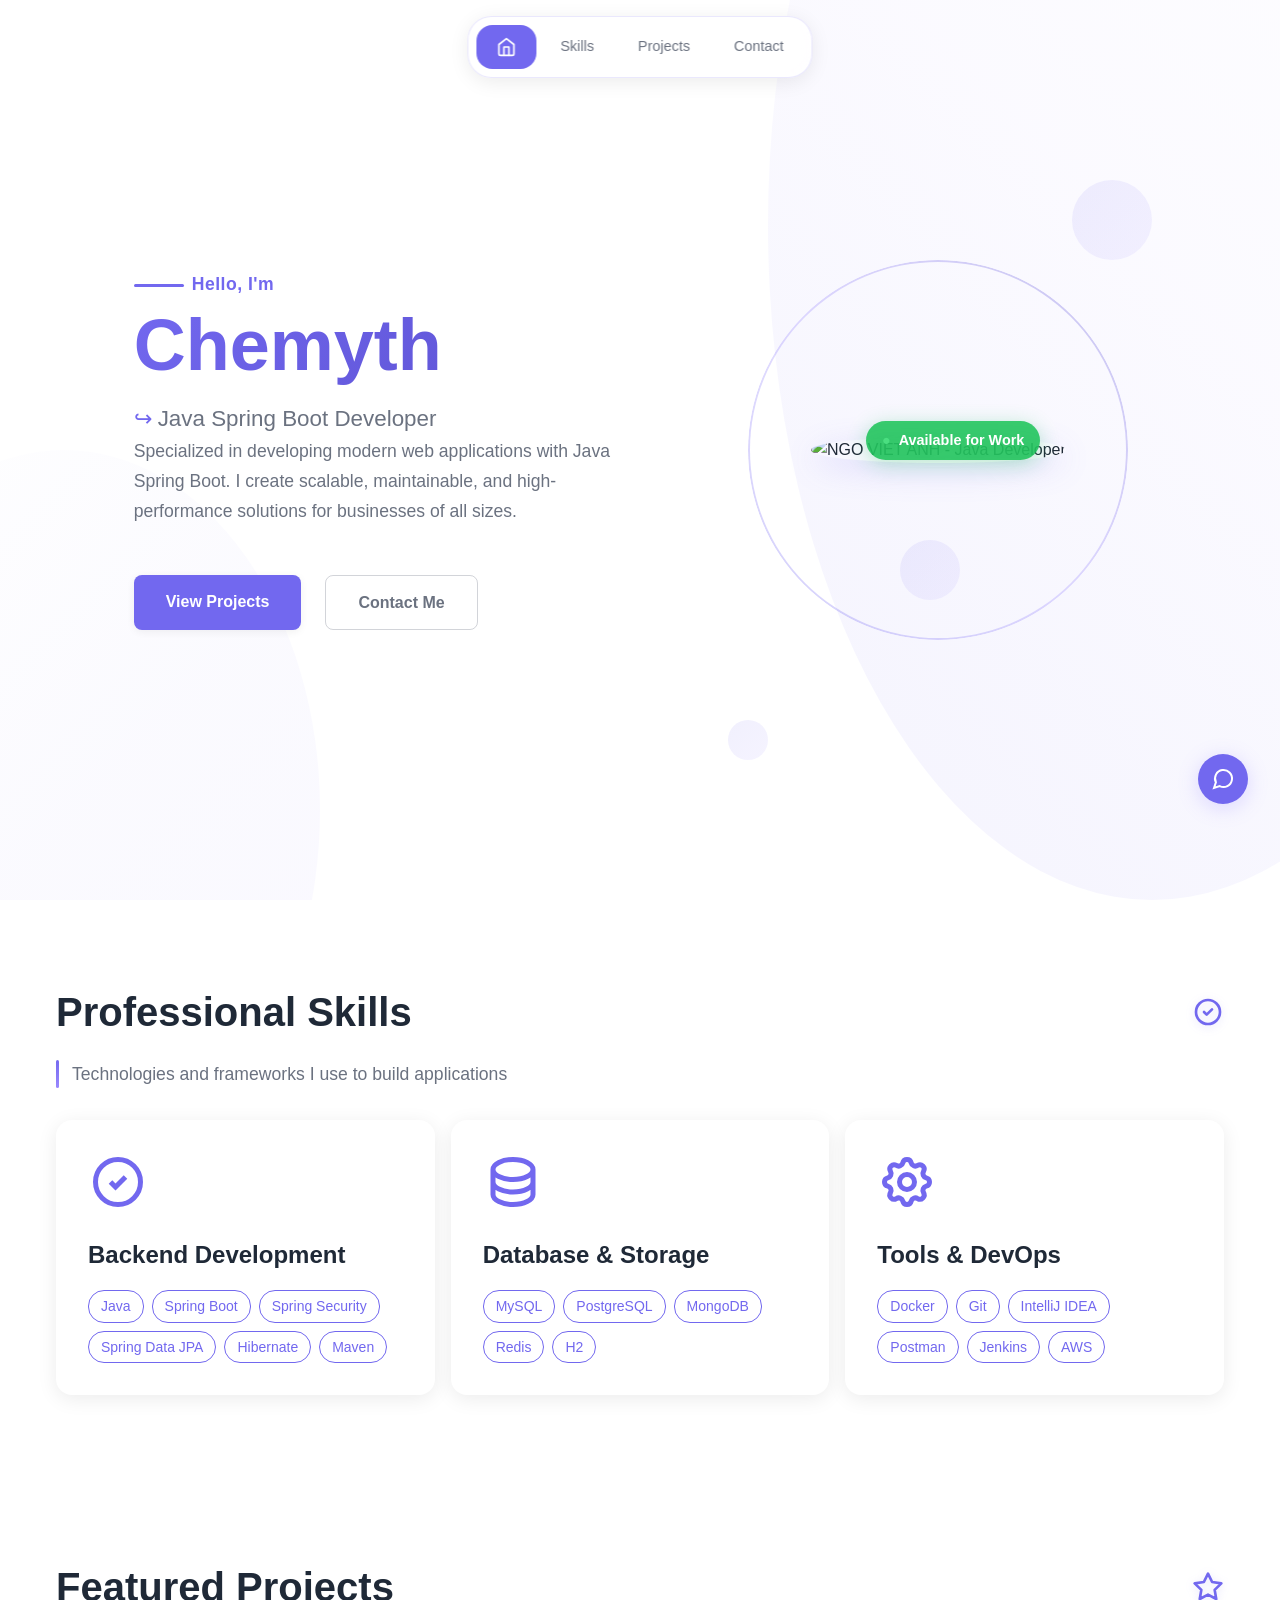
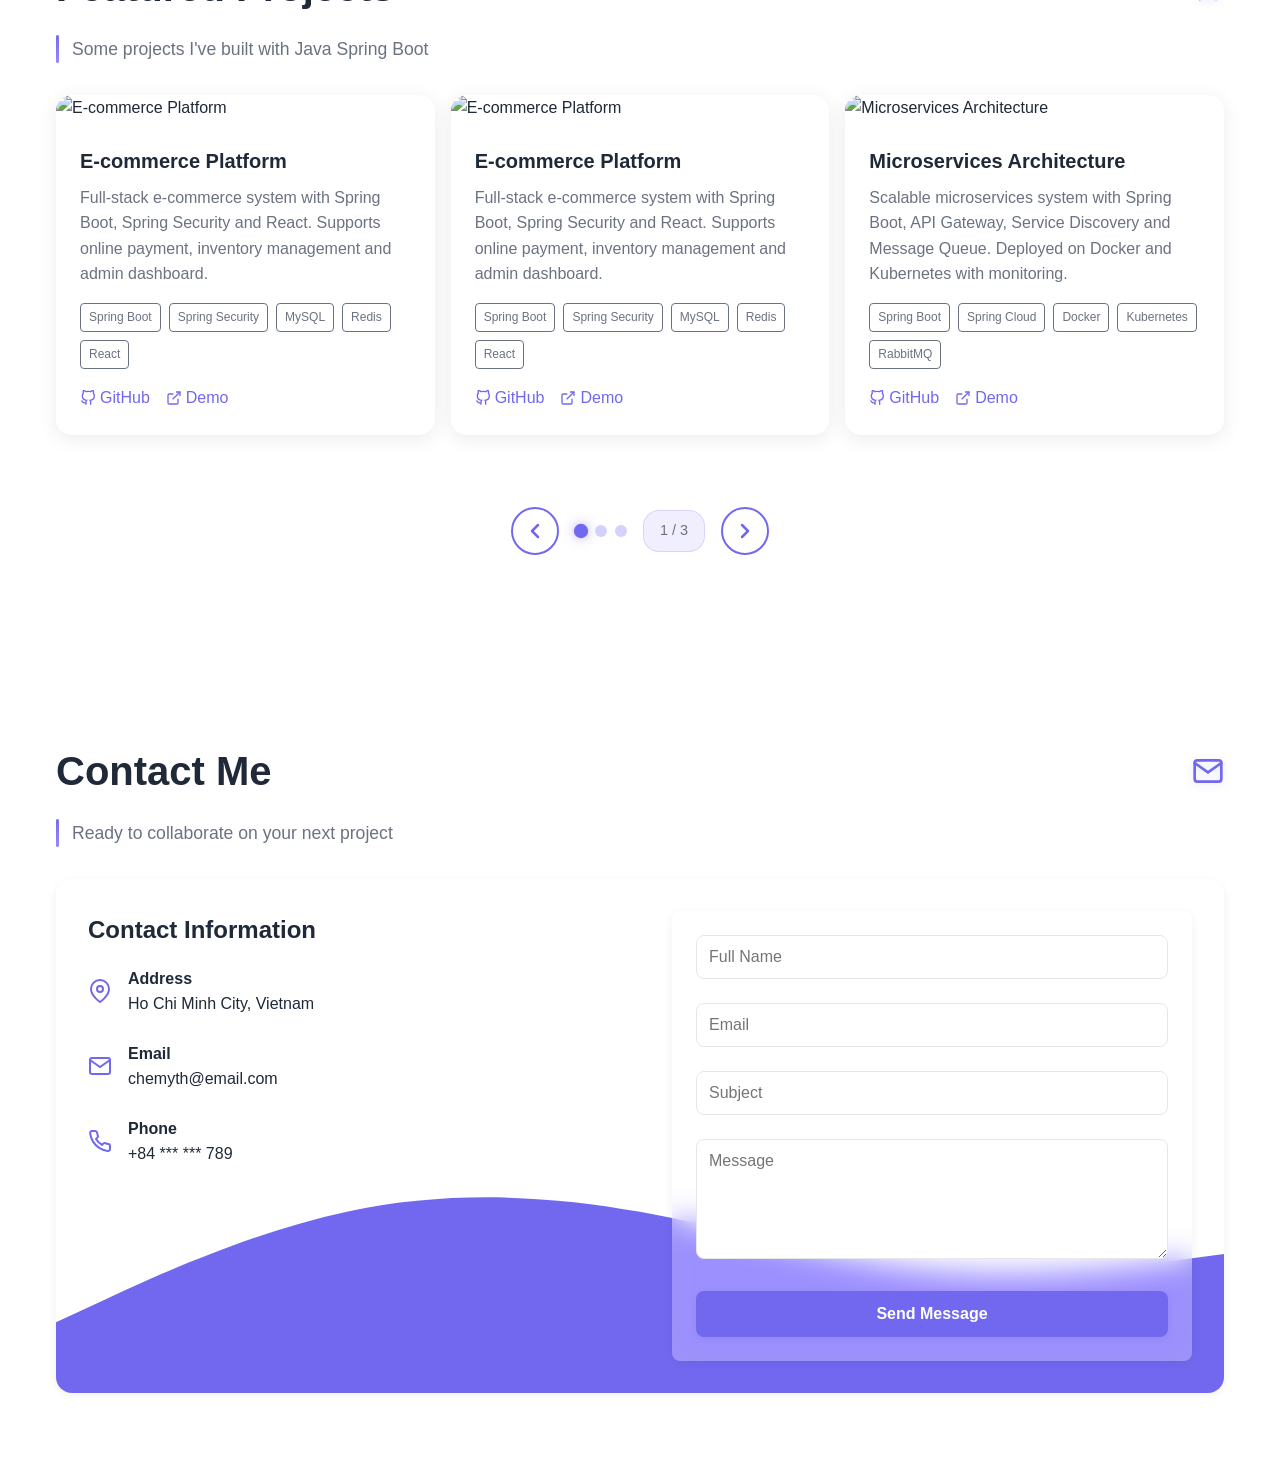
==== commit a247baf1: "update information" ====
--- a/index.html
+++ b/index.html
@@ -39,7 +39,7 @@
         }
 
         body {
-            font-family: -apple-system, BlinkMacSystemFont, "SF Pro Display", "Segoe UI", Roboto, sans-serif;
+            font-family: "Segoe UI", Roboto, sans-serif;
             line-height: 1.6;
             color: var(--text-primary);
             background: var(--bg-primary);
@@ -2002,7 +2002,7 @@
                             </svg>
                             <div>
                                 <strong>Address</strong><br>
-                                Hanoi, Vietnam
+                                Ho Chi Minh City, Vietnam
                             </div>
                         </div>
                         <div class="contact-item">
@@ -2012,7 +2012,7 @@
                             </svg>
                             <div>
                                 <strong>Email</strong><br>
-                                nguyenvandev@email.com
+                                chemyth@email.com
                             </div>
                         </div>
                         <div class="contact-item">
@@ -2022,7 +2022,7 @@
                             </svg>
                             <div>
                                 <strong>Phone</strong><br>
-                                +84 123 456 789
+                                +84 *** *** 789
                             </div>
                         </div>
                     </div>
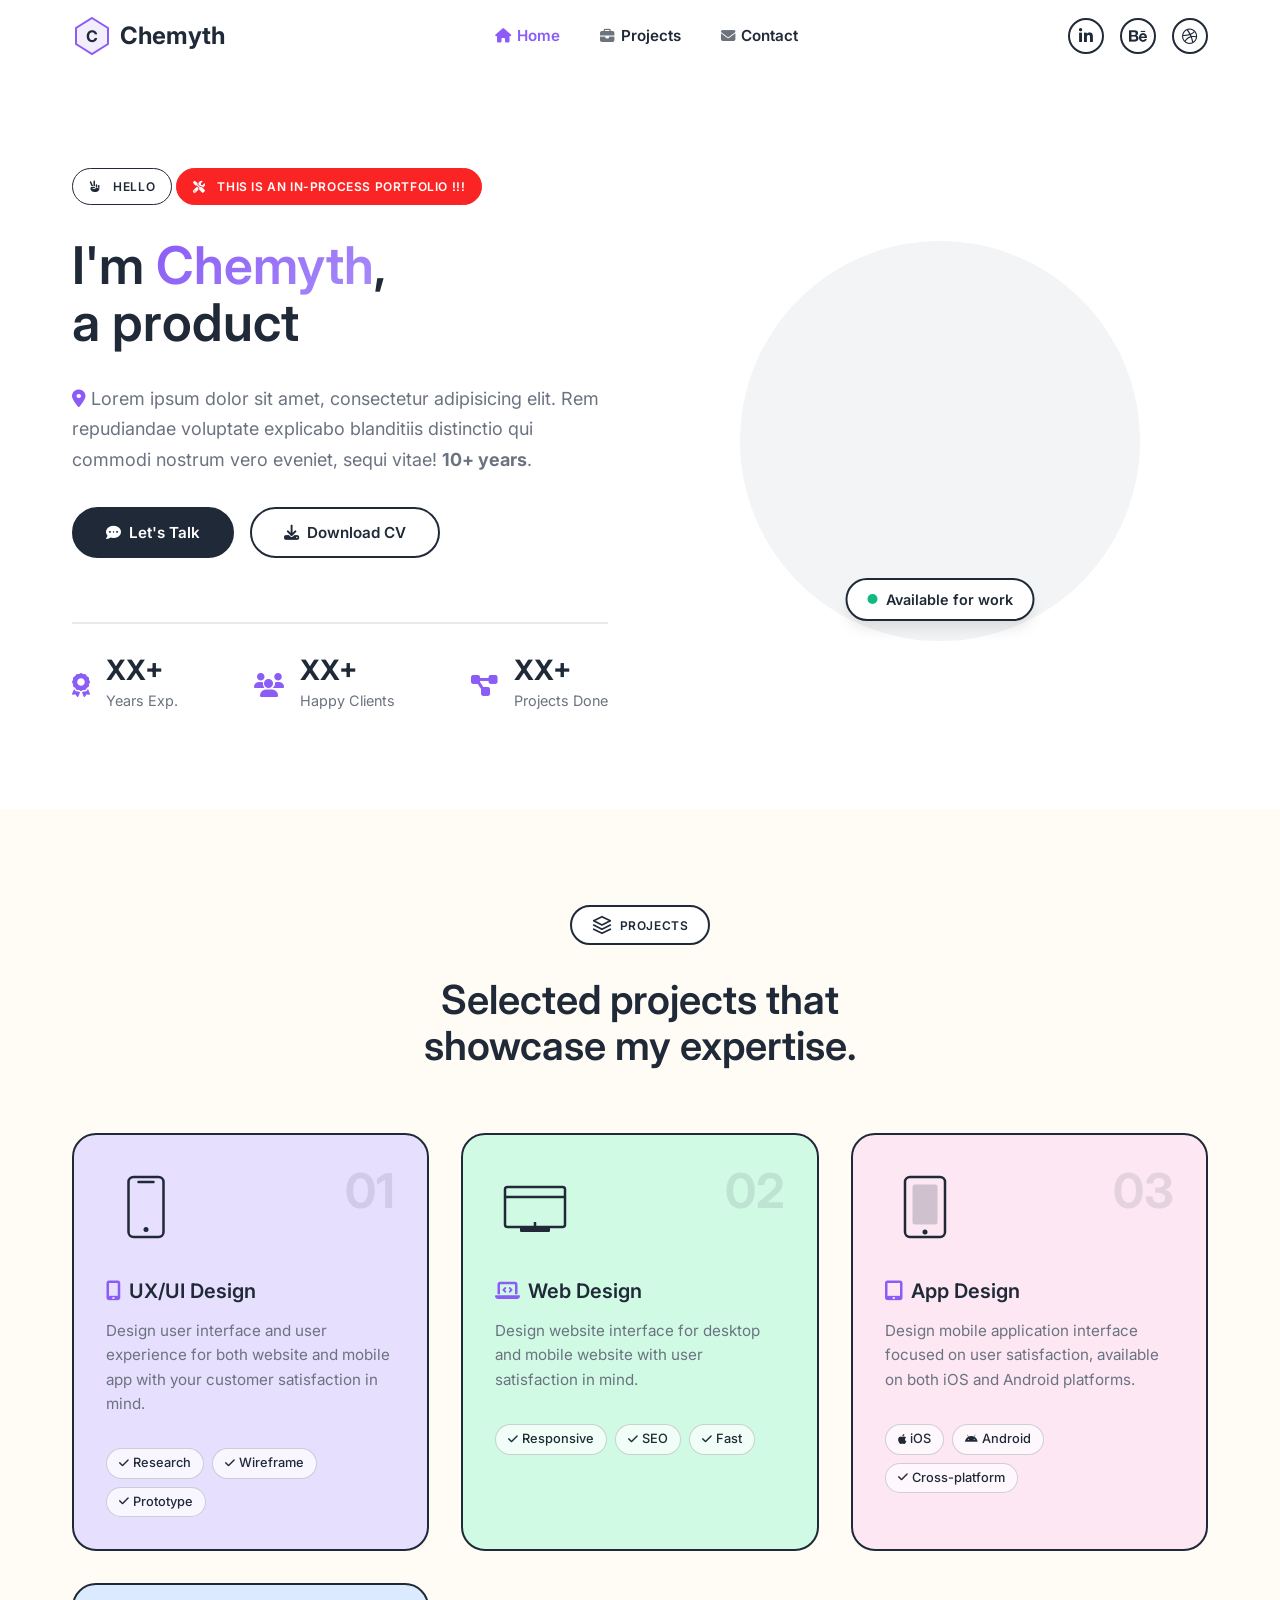
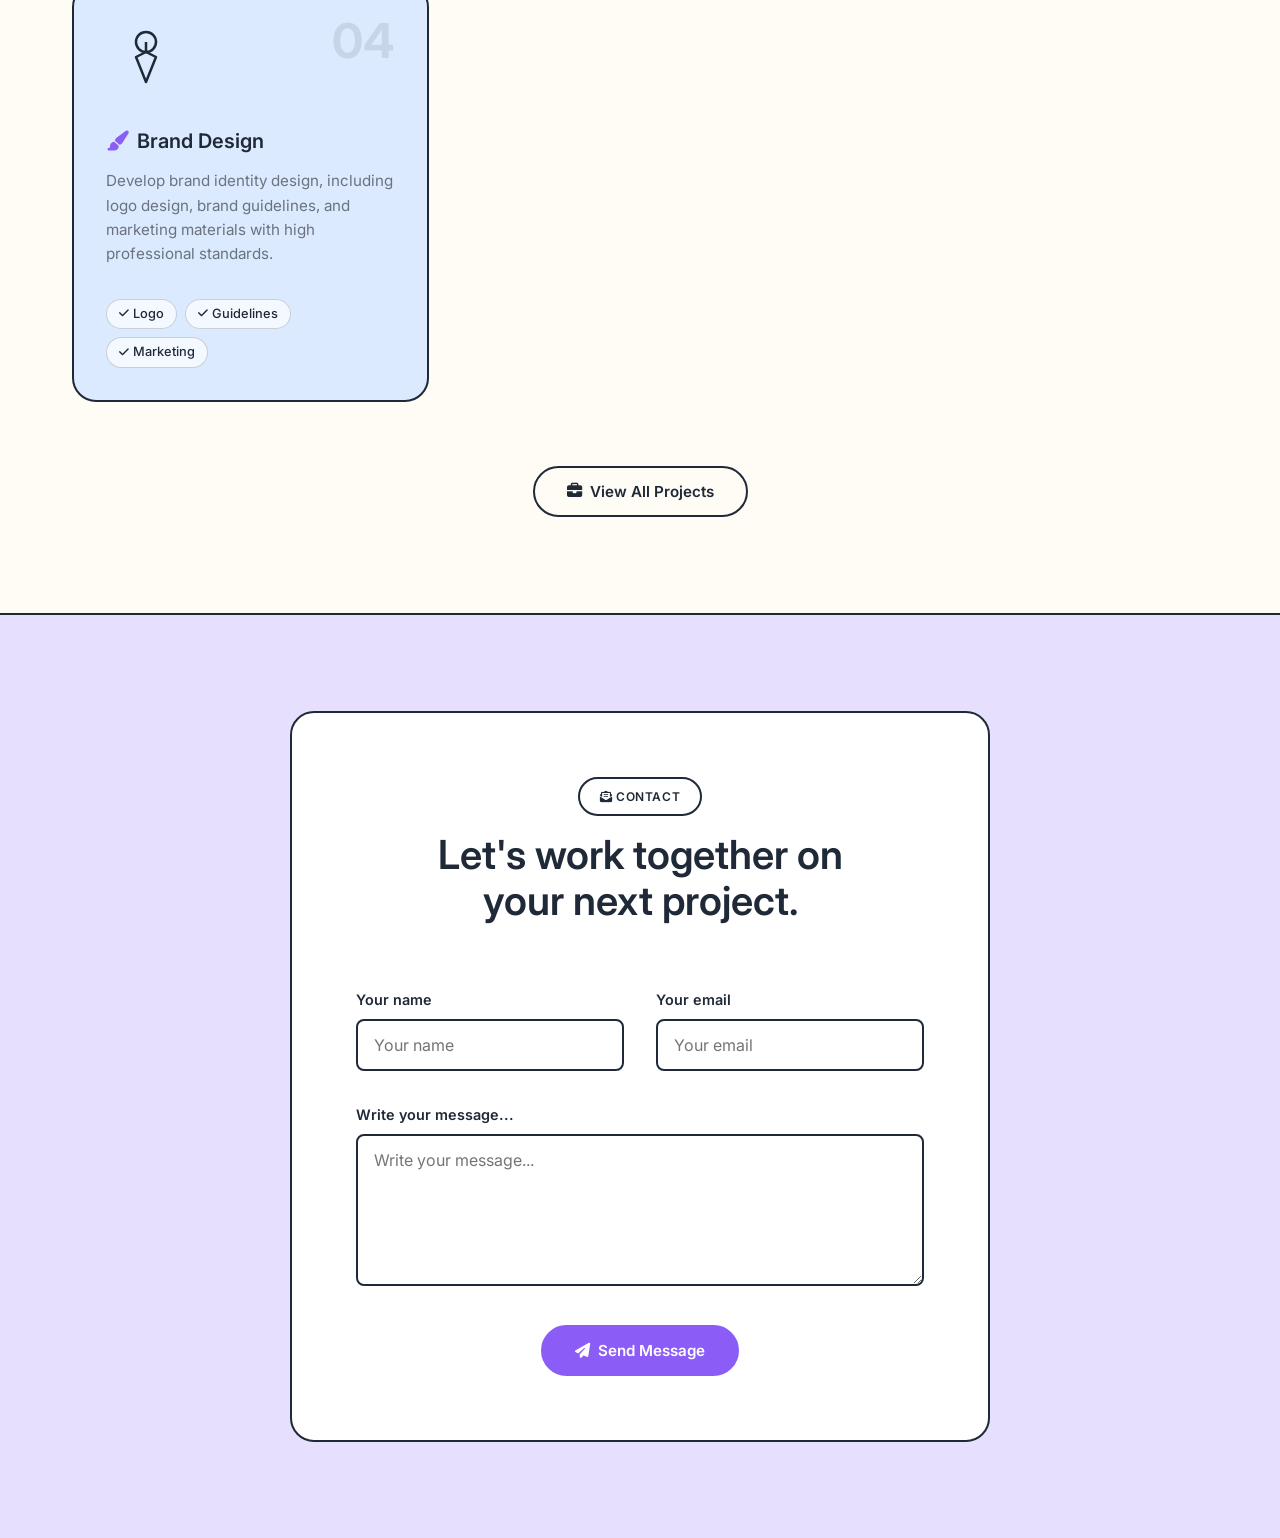
==== commit 525db7ba: "update new portfolio" ====
--- a/index.html
+++ b/index.html
@@ -1,2211 +1,248 @@
 <!DOCTYPE html>
-<html lang="vi">
+<html lang="en">
 
 <head>
     <meta charset="UTF-8">
     <meta name="viewport" content="width=device-width, initial-scale=1.0">
-    <meta name="description" content="Chemyth portfolio.">
-    <link rel="shortcut icon" href="assets/svg-bg/wave-1.svg" type="image/x-icon">
-    <title>Chemyth - Portfolio</title>
-
-    <style>
-        /* ==========================================================================
-           CSS RESET & BASE STYLES
-           ========================================================================== */
-        *,
-        *::before,
-        *::after {
-            box-sizing: border-box;
-            margin: 0;
-            padding: 0;
-        }
-
-        :root {
-            --primary-color: #7268ef;
-            --secondary-color: #5a4fcf;
-            --accent-color: #9c8aff;
-            --text-primary: #1f2937;
-            --text-secondary: #6b7280;
-            --bg-primary: #ffffff;
-            --shadow-sm: 0 2px 8px rgba(0, 0, 0, 0.06);
-            --shadow-md: 0 4px 20px rgba(0, 0, 0, 0.08);
-            --shadow-lg: 0 8px 30px rgba(0, 0, 0, 0.10);
-            --shadow-xl: 0 12px 40px rgba(0, 0, 0, 0.12);
-            --shadow-hover: 0 10px 35px rgba(114, 104, 239, 0.25);
-            --transition: all 0.3s cubic-bezier(0.4, 0, 0.2, 1);
-            --border-radius: 1rem;
-            --glassmorphism: rgba(255, 255, 255, 0.85);
-            --glassmorphism-border: rgba(114, 104, 239, 0.15);
-        }
-
-        body {
-            font-family: "Segoe UI", Roboto, sans-serif;
-            line-height: 1.6;
-            color: var(--text-primary);
-            background: var(--bg-primary);
-            scroll-behavior: smooth;
-        }
-
-        /* ==========================================================================
-           CUSTOM SCROLLBAR
-           ========================================================================== */
-        /* Modern Custom Scrollbar */
-        ::-webkit-scrollbar {
-            width: 8px;
-        }
-
-        ::-webkit-scrollbar-track {
-            background: rgba(248, 250, 252, 0.5);
-            border-radius: 10px;
-        }
-
-        ::-webkit-scrollbar-thumb {
-            background: linear-gradient(135deg, var(--primary-color), var(--secondary-color));
-            border-radius: 10px;
-            transition: var(--transition);
-        }
-
-        ::-webkit-scrollbar-thumb:hover {
-            background: linear-gradient(135deg, var(--secondary-color), var(--primary-color));
-            box-shadow: 0 0 10px rgba(114, 104, 239, 0.4);
-        }
-
-        /* Firefox Scrollbar */
-        html {
-            scrollbar-width: thin;
-            scrollbar-color: var(--primary-color) rgba(248, 250, 252, 0.5);
-        }
-
-        /* ==========================================================================
-           LAYOUT & CONTAINERS
-           ========================================================================== */
-        .section {
-            padding: 5rem 2rem;
-        }
-
-        .container {
-            max-width: 1200px;
-            margin: 0 auto;
-            padding: 0 1rem;
-        }
-
-        .section-title {
-            width: 100%;
-            font-size: 2.5rem;
-            font-weight: 700;
-            text-align: start;
-            margin-bottom: 1rem;
-            color: var(--text-primary);
-            position: relative;
-            display: inline-block;
-        }
-
-        .section-title {
-            display: flex;
-            align-items: center;
-            justify-content: space-between;
-        }
-
-        .section-icon {
-            width: 32px;
-            height: 32px;
-            stroke: var(--primary-color);
-            fill: none;
-            stroke-width: 2;
-            stroke-linecap: round;
-            stroke-linejoin: round;
-            transition: var(--transition);
-            filter: drop-shadow(0 2px 4px rgba(114, 104, 239, 0.2));
-        }
-
-        .section-icon:hover {
-            stroke: var(--accent-color);
-            transform: scale(1.1);
-            filter: drop-shadow(0 4px 8px rgba(114, 104, 239, 0.3));
-        }
-
-        .section-subtitle {
-            text-align: start;
-            color: var(--text-secondary);
-            font-size: 1.1rem;
-            margin-bottom: 2rem;
-            max-width: 600px;
-            position: relative;
-            padding-left: 1rem;
-        }
-
-        .section-subtitle::before {
-            content: '';
-            position: absolute;
-            left: 0;
-            top: 0;
-            bottom: 0;
-            width: 3px;
-            background: linear-gradient(135deg, var(--primary-color), var(--accent-color));
-            border-radius: 2px;
-        }
-
-        /* ==========================================================================
-           HEADER & NAVIGATION
-           ========================================================================== */
-        .header {
-            position: fixed;
-            top: 1rem;
-            left: 50%;
-            transform: translateX(-50%);
-            width: auto;
-            max-width: 500px;
-            background: var(--glassmorphism);
-            backdrop-filter: blur(20px) saturate(180%);
-            border: 1px solid var(--glassmorphism-border);
-            border-radius: 1.5rem;
-            z-index: 1000;
-            transition: var(--transition);
-            box-shadow: var(--shadow-md);
-        }
-
-        .nav {
-            display: flex;
-            justify-content: center;
-            align-items: center;
-            padding: 0.5rem;
-        }
-
-        .nav-links {
-            display: flex;
-            list-style: none;
-            gap: 0.25rem;
-            margin: 0;
-            padding: 0;
-        }
-
-        /* Mobile Menu Toggle */
-        .mobile-menu-toggle {
-            display: none;
-            flex-direction: column;
-            cursor: pointer;
-            padding: 0.75rem;
-            border-radius: var(--border-radius);
-            transition: var(--transition);
-            background: rgba(114, 104, 239, 0.1);
-        }
-
-        .mobile-menu-toggle:hover {
-            background: rgba(114, 104, 239, 0.15);
-            transform: scale(1.05);
-        }
-
-        .mobile-menu-toggle span {
-            width: 20px;
-            height: 2px;
-            background: var(--text-primary);
-            margin: 2px 0;
-            transition: var(--transition);
-            border-radius: 1px;
-        }
-
-        .mobile-menu-toggle.active span:nth-child(1) {
-            transform: rotate(45deg) translate(5px, 5px);
-        }
-
-        .mobile-menu-toggle.active span:nth-child(2) {
-            opacity: 0;
-        }
-
-        .mobile-menu-toggle.active span:nth-child(3) {
-            transform: rotate(-45deg) translate(4px, -4px);
-        }
-
-        /* Mobile Navigation */
-        @media (max-width: 768px) {
-            .header {
-                top: 0;
-                left: 0;
-                right: 0;
-                transform: none;
-                width: auto;
-                max-width: none;
-                border-radius: 0;
-                border: none;
-                background: none;
-                backdrop-filter: none;
-                -webkit-backdrop-filter: none;
-                box-shadow: none;
-            }
-
-            .nav {
-                justify-content: flex-end;
-                padding: 0.75rem 1rem;
-            }
-
-            .nav-links {
-                display: none;
-                position: fixed;
-                top: 60px;
-                left: 0;
-                right: 0;
-                background: rgba(255, 255, 255, 0.95);
-                backdrop-filter: blur(25px);
-                flex-direction: column;
-                padding: 1rem 0.75rem;
-                box-shadow: var(--shadow-sm);
-                z-index: 999;
-                transform: translateY(-20px);
-                opacity: 0;
-                pointer-events: none;
-                transition: all 0.3s ease;
-                gap: 0.25rem;
-            }
-
-            .nav-links.active {
-                display: flex;
-                transform: translateY(0);
-                opacity: 1;
-                pointer-events: all;
-            }
-
-            .nav-link {
-                padding: 0.75rem;
-                text-align: center;
-                border-radius: var(--border-radius);
-                width: 100%;
-                justify-content: center;
-            }
-
-            .mobile-menu-toggle {
-                display: flex;
-            }
-
-            .form-group {
-                width: 100%;
-            }
-        }
-
-        .nav-link {
-            text-decoration: none;
-            color: var(--text-secondary);
-            font-weight: 500;
-            transition: var(--transition);
-            padding: 0.75rem 1.25rem;
-            border-radius: var(--border-radius);
-            font-size: 0.9rem;
-            display: flex;
-            align-items: center;
-            justify-content: center;
-            min-width: 44px;
-            height: 44px;
-        }
-
-        .nav-link:hover,
-        .nav-link.active {
-            color: var(--primary-color);
-            background: rgba(114, 104, 239, 0.1);
-        }
-
-        /* Home icon styling */
-        .nav-link.home-link {
-            background: var(--primary-color);
-            color: white;
-            font-weight: 600;
-        }
-
-        .nav-link.home-link:hover {
-            background: var(--secondary-color);
-            color: white;
-            transform: scale(1.05);
-        }
-
-        .nav-link .nav-icon {
-            width: 20px;
-            height: 20px;
-            stroke: currentColor;
-            fill: none;
-            stroke-width: 2;
-            stroke-linecap: round;
-            stroke-linejoin: round;
-        }
-
-        /* ==========================================================================
-           BUTTONS & INTERACTIVE ELEMENTS
-           ========================================================================== */
-        /* Simplified Button Styles */
-        .btn {
-            padding: 0.875rem 2rem;
-            border: none;
-            border-radius: 0.5rem;
-            font-weight: 600;
-            text-decoration: none;
-            transition: all 0.3s ease;
-            cursor: pointer;
-            font-size: 1rem;
-            display: inline-block;
-        }
-
-        .btn-primary {
-            background: var(--primary-color);
-            color: white;
-            box-shadow: var(--shadow-sm);
-        }
-
-        .btn-primary:hover {
-            background: var(--secondary-color);
-            transform: translateY(-2px);
-            box-shadow: var(--shadow-hover);
-        }
-
-        .btn-outline {
-            background: transparent;
-            color: var(--text-secondary);
-            border: 1px solid rgba(107, 114, 128, 0.3);
-        }
-
-        .btn-outline:hover {
-            background: var(--primary-color);
-            color: white;
-            border-color: var(--primary-color);
-            transform: translateY(-2px);
-        }
-
-        /* Simplified Back to Top Button */
-        .back-to-top {
-            position: fixed;
-            z-index: 1000;
-            bottom: 2rem;
-            right: 2rem;
-            width: 50px;
-            height: 50px;
-            background: var(--primary-color);
-            color: white;
-            border: none;
-            border-radius: 50%;
-            cursor: pointer;
-            opacity: 0;
-            visibility: hidden;
-            transition: all 0.3s ease;
-            display: flex;
-            align-items: center;
-            justify-content: center;
-        }
-
-        .back-to-top.visible {
-            opacity: 1;
-            visibility: visible;
-        }
-
-        .back-to-top:hover {
-            transform: translateY(-3px);
-            background: var(--secondary-color);
-        }
-
-        /* Chat Bot Button */
-        .chat-bot-button {
-            position: fixed;
-            z-index: 1000;
-            bottom: 6rem;
-            right: 2rem;
-            width: 50px;
-            height: 50px;
-            background: var(--primary-color);
-            color: white;
-            border: none;
-            border-radius: 50%;
-            cursor: pointer;
-            transition: all 0.3s ease;
-            display: flex;
-            align-items: center;
-            justify-content: center;
-            box-shadow: 0 4px 20px rgba(156, 138, 255, 0.3);
-        }
-
-        .chat-bot-button:hover {
-            transform: translateY(-3px) scale(1.05);
-            background: var(--secondary-color);
-        }
-
-        /* ==========================================================================
-           HERO SECTION - Modern & Beautiful
-           ========================================================================== */
-        .hero {
-            min-height: 100vh;
-            padding: 0;
-            display: flex;
-            align-items: center;
-            position: relative;
-            overflow: hidden;
-        }
-
-        /* Hero Background Effects */
-        .hero::before {
-            content: '';
-            position: absolute;
-            top: -50%;
-            right: -20%;
-            width: 60%;
-            height: 150%;
-            background: linear-gradient(45deg,
-                    rgba(114, 104, 239, 0.08),
-                    rgba(156, 138, 255, 0.04),
-                    transparent);
-            border-radius: 50%;
-            animation: heroFloat 8s ease-in-out infinite;
-            z-index: 1;
-        }
-
-        .hero::after {
-            content: '';
-            position: absolute;
-            bottom: -30%;
-            left: -15%;
-            width: 40%;
-            height: 80%;
-            background: linear-gradient(-45deg,
-                    rgba(156, 138, 255, 0.06),
-                    rgba(114, 104, 239, 0.03),
-                    transparent);
-            border-radius: 50%;
-            animation: heroFloat 6s ease-in-out infinite reverse;
-            z-index: 1;
-        }
-
-        .hero-container {
-            max-width: 1200px;
-            margin: 0 auto;
-            padding: 6rem 2rem;
-            display: grid;
-            grid-template-columns: 1.2fr 1fr;
-            gap: 6rem;
-            align-items: center;
-            position: relative;
-            z-index: 2;
-        }
-
-        .hero-content {
-            position: relative;
-        }
-
-        .hero-greeting {
-            font-size: 1.1rem;
-            color: var(--primary-color);
-            font-weight: 600;
-            margin-bottom: 0.5rem;
-            letter-spacing: 0.5px;
-            opacity: 0;
-            animation: fadeInUp 1s ease-out 0.2s forwards;
-        }
-
-        .hero-greeting::before {
-            content: '';
-            background-color: var(--primary-color);
-            width: 50px;
-            height: 3px;
-            display: inline-block;
-            margin-right: 0.5rem;
-            vertical-align: middle;
-            border-radius: 2px;
-        }
-
-        .hero-content h1 {
-            font-size: 4.5rem;
-            font-weight: 800;
-            margin-bottom: 1rem;
-            line-height: 1.1;
-            background: linear-gradient(135deg,
-                    var(--primary-color) 0%,
-                    var(--secondary-color) 50%,
-                    var(--accent-color) 100%);
-            background-clip: text;
-            -webkit-background-clip: text;
-            -webkit-text-fill-color: transparent;
-            background-size: 200% 200%;
-            animation: gradientShift 4s ease-in-out infinite, fadeInUp 1s ease-out 0.4s forwards;
-            opacity: 0;
-        }
-
-        .hero-content .subtitle {
-            font-size: 1.4rem;
-            color: var(--text-secondary);
-            font-weight: 500;
-            position: relative;
-            padding-left: 1.5rem;
-            opacity: 0;
-            animation: fadeInUp 1s ease-out 0.6s forwards;
-        }
-
-        .hero-content .subtitle::before {
-            content: '↪';
-            position: absolute;
-            left: 0;
-            top: 0;
-            color: var(--primary-color);
-        }
-
-        .hero-content p {
-            font-size: 1.1rem;
-            color: var(--text-secondary);
-            margin-bottom: 3rem;
-            line-height: 1.7;
-            max-width: 500px;
-            opacity: 0;
-            animation: fadeInUp 1s ease-out 0.8s forwards;
-        }
-
-        .cta-buttons {
-            display: flex;
-            gap: 1.5rem;
-            opacity: 0;
-            animation: fadeInUp 1s ease-out 1s forwards;
-        }
-
-        .hero-image {
-            display: flex;
-            justify-content: center;
-            align-items: center;
-            position: relative;
-            opacity: 0;
-            animation: fadeInScale 1.2s ease-out 0.5s forwards;
-        }
-
-        .profile-image-container {
-            position: relative;
-            display: inline-block;
-        }
-
-        /* Modern Profile Image with Glassmorphism */
-        .profile-image {
-            width: 320px;
-            height: 320px;
-            border-radius: 50%;
-            object-fit: cover;
-            border: none;
-            box-shadow:
-                0 8px 32px rgba(114, 104, 239, 0.2),
-                0 0 0 1px rgba(255, 255, 255, 0.1);
-            transition: all 0.4s cubic-bezier(0.4, 0, 0.2, 1);
-            position: relative;
-            z-index: 3;
-            background: rgba(255, 255, 255, 0.1);
-            backdrop-filter: blur(10px);
-        }
-
-        .profile-image:hover {
-            transform: scale(1.05) rotate(2deg);
-            box-shadow:
-                0 20px 60px rgba(114, 104, 239, 0.3),
-                0 0 0 1px rgba(255, 255, 255, 0.2);
-        }
-
-        /* Modern Floating Elements */
-        .hero-decorative {
-            position: absolute;
-            width: 100%;
-            height: 100%;
-            top: 0;
-            left: 0;
-            pointer-events: none;
-            z-index: 2;
-        }
-
-        .floating-element {
-            position: absolute;
-            background: linear-gradient(135deg, var(--primary-color), var(--accent-color));
-            border-radius: 50%;
-            opacity: 0.1;
-            animation: floatAround 15s linear infinite;
-        }
-
-        .floating-element:nth-child(1) {
-            width: 80px;
-            height: 80px;
-            top: 20%;
-            right: 10%;
-            animation-delay: 0s;
-            animation-duration: 12s;
-        }
-
-        .floating-element:nth-child(2) {
-            width: 60px;
-            height: 60px;
-            top: 60%;
-            right: 25%;
-            animation-delay: -3s;
-            animation-duration: 18s;
-        }
-
-        .floating-element:nth-child(3) {
-            width: 40px;
-            height: 40px;
-            top: 80%;
-            right: 40%;
-            animation-delay: -6s;
-            animation-duration: 14s;
-        }
-
-        /* Gradient Ring Around Profile */
-        .profile-ring {
-            position: absolute;
-            top: 50%;
-            left: 50%;
-            transform: translate(-50%, -50%);
-            width: 380px;
-            height: 380px;
-            border: 2px solid transparent;
-            border-radius: 50%;
-            background: linear-gradient(45deg,
-                    var(--primary-color),
-                    var(--accent-color),
-                    var(--secondary-color)) border-box;
-            -webkit-mask: linear-gradient(#fff 0 0) padding-box, linear-gradient(#fff 0 0);
-            -webkit-mask-composite: destination-out;
-            mask: linear-gradient(#fff 0 0) padding-box, linear-gradient(#fff 0 0);
-            mask-composite: exclude;
-            opacity: 0.3;
-            animation: rotate 20s linear infinite;
-            z-index: 1;
-        }
-
-        /* Status Badge */
-        .status-badge {
-            position: absolute;
-            bottom: 10%;
-            right: 10%;
-            background: rgba(34, 197, 94, 0.9);
-            backdrop-filter: blur(10px);
-            color: white;
-            padding: 0.5rem 1rem;
-            border-radius: 50px;
-            font-size: 0.9rem;
-            font-weight: 600;
-            box-shadow: 0 4px 20px rgba(34, 197, 94, 0.3);
-            animation: pulse 3s ease-in-out infinite;
-            z-index: 4;
-        }
-
-        .status-badge::before {
-            content: '●';
-            color: #4ade80;
-            margin-right: 0.5rem;
-            animation: blink 2s ease-in-out infinite;
-        }
-
-        /* ==========================================================================
-           SKILLS SECTION
-           ========================================================================== */
-        .skills {
-            background: var(--bg-primary);
-            position: relative;
-            overflow: hidden;
-        }
-
-        /* Simplified Skills Container */
-        .skills-grid {
-            display: grid;
-            grid-template-columns: repeat(auto-fit, minmax(300px, 1fr));
-            gap: 1rem;
-            position: relative;
-            z-index: 1;
-        }
-
-        .skill-category {
-            background: var(--bg-primary);
-            padding: 2rem;
-            border-radius: var(--border-radius);
-            box-shadow: var(--shadow-md);
-            transition: var(--transition);
-        }
-
-        .skill-category:hover {
-            transform: translateY(-10px);
-            box-shadow: var(--shadow-hover);
-        }
-
-        .skill-icon {
-            width: 60px;
-            height: 60px;
-            margin-bottom: 1rem;
-            stroke: var(--primary-color);
-            fill: none;
-            stroke-width: 2;
-        }
-
-        .skill-category h3 {
-            font-size: 1.5rem;
-            margin-bottom: 1rem;
-            color: var(--text-primary);
-        }
-
-        .skill-tags {
-            display: flex;
-            flex-wrap: wrap;
-            gap: 0.5rem;
-        }
-
-        .skill-tag {
-            background: transparent;
-            color: var(--primary-color);
-            padding: 0.25rem 0.75rem;
-            border: 1px solid var(--primary-color);
-            border-radius: var(--border-radius);
-            font-size: 0.875rem;
-            font-weight: 500;
-            transition: var(--transition);
-        }
-
-        .skill-tag:hover {
-            background: rgba(114, 104, 239, 0.1);
-        }
-
-        /* ==========================================================================
-           PROJECTS SECTION
-           ========================================================================== */
-        .projects-grid {
-            display: grid;
-            grid-template-columns: repeat(auto-fit, minmax(350px, 1fr));
-            gap: 1rem;
-        }
-
-        .project-card {
-            background: var(--bg-primary);
-            border-radius: var(--border-radius);
-            overflow: hidden;
-            box-shadow: var(--shadow-md);
-            transition: var(--transition);
-        }
-
-        .project-card:hover {
-            transform: translateY(-10px);
-            box-shadow: 0 20px 50px rgba(114, 104, 239, 0.20);
-        }
-
-        .project-image {
-            width: 100%;
-            height: 200px;
-            object-fit: cover;
-        }
-
-        .project-content {
-            padding: 1.5rem;
-        }
-
-        .project-title {
-            font-size: 1.25rem;
-            font-weight: 600;
-            margin-bottom: 0.5rem;
-            color: var(--text-primary);
-        }
-
-        .project-description {
-            color: var(--text-secondary);
-            margin-bottom: 1rem;
-            line-height: 1.6;
-        }
-
-        .project-tech {
-            display: flex;
-            flex-wrap: wrap;
-            gap: 0.5rem;
-            margin-bottom: 1rem;
-        }
-
-        .tech-tag {
-            background: transparent;
-            border: 1px solid var(--text-secondary);
-            color: var(--text-secondary);
-            padding: 0.25rem 0.5rem;
-            border-radius: 0.25rem;
-            font-size: 0.75rem;
-            transition: var(--transition);
-        }
-
-        .tech-tag:hover {
-            background: rgba(114, 104, 239, 0.05);
-            border-color: var(--primary-color);
-            color: var(--primary-color);
-        }
-
-        .project-links {
-            display: flex;
-            gap: 1rem;
-        }
-
-        .project-link {
-            color: var(--primary-color);
-            text-decoration: none;
-            font-weight: 500;
-            display: flex;
-            align-items: center;
-            gap: 0.25rem;
-        }
-
-        .project-link:hover {
-            text-decoration: underline;
-        }
-
-        /* ==========================================================================
-           SLIDE NAVIGATION
-           ========================================================================== */
-        .slide-navigation {
-            display: flex;
-            justify-content: center;
-            align-items: center;
-            gap: 1rem;
-            margin-top: 3rem;
-            padding: 1.5rem;
-            background: rgba(255, 255, 255, 0.8);
-            backdrop-filter: blur(15px) saturate(180%);
-            border-radius: var(--border-radius);
-            transition: var(--transition);
-        }
-
-        .slide-nav-btn {
-            display: flex;
-            align-items: center;
-            justify-content: center;
-            width: 48px;
-            height: 48px;
-            background: transparent;
-            border: 2px solid var(--primary-color);
-            border-radius: 50%;
-            cursor: pointer;
-            transition: var(--transition);
-            position: relative;
-            overflow: hidden;
-        }
-
-        .slide-nav-btn:hover {
-            background: var(--primary-color);
-            transform: scale(1.1);
-            box-shadow: var(--shadow-hover);
-        }
-
-        .slide-nav-btn:hover .slide-nav-icon {
-            stroke: white;
-            transform: scale(1.1);
-        }
-
-        .slide-nav-btn:active {
-            transform: scale(0.95);
-        }
-
-        .slide-nav-icon {
-            width: 24px;
-            height: 24px;
-            stroke: var(--primary-color);
-            fill: none;
-            stroke-width: 2.5;
-            stroke-linecap: round;
-            stroke-linejoin: round;
-            transition: var(--transition);
-        }
-
-        .slide-indicators {
-            display: flex;
-            gap: 0.5rem;
-            align-items: center;
-        }
-
-        .slide-indicator {
-            width: 12px;
-            height: 12px;
-            border-radius: 50%;
-            background: rgba(114, 104, 239, 0.3);
-            cursor: pointer;
-            transition: var(--transition);
-            position: relative;
-        }
-
-        .slide-indicator.active {
-            background: var(--primary-color);
-            transform: scale(1.2);
-            box-shadow: 0 0 10px rgba(114, 104, 239, 0.5);
-        }
-
-        .slide-indicator:hover {
-            background: var(--accent-color);
-            transform: scale(1.1);
-        }
-
-        .slide-counter {
-            font-size: 0.9rem;
-            color: var(--text-secondary);
-            font-weight: 500;
-            padding: 0.5rem 1rem;
-            background: rgba(114, 104, 239, 0.1);
-            border-radius: 1rem;
-            border: 1px solid rgba(114, 104, 239, 0.2);
-            transition: var(--transition);
-        }
-
-        .slide-counter:hover {
-            background: rgba(114, 104, 239, 0.15);
-            border-color: rgba(114, 104, 239, 0.3);
-        }
-
-        /* ==========================================================================
-           CONTACT SECTION
-           ========================================================================== */
-        .contact {
-            background: var(--bg-primary);
-            position: relative;
-            overflow: hidden;
-        }
-
-        /* Simplified Contact Container */
-        .contact-container {
-            background: rgba(255, 255, 255, 0.8);
-            background-image: url('assets/svg-bg/wave-1.svg');
-            background-repeat: no-repeat;
-            background-position: center;
-            background-size: cover;
-            border-radius: 1rem;
-            padding: 2rem;
-            box-shadow: var(--shadow-sm);
-            transition: all 0.3s ease;
-        }
-
-        .contact-container:hover {
-            box-shadow: var(--shadow-hover);
-        }
-
-        .contact-content {
-            display: grid;
-            grid-template-columns: 1fr 1fr;
-            gap: 4rem;
-            align-items: start;
-            position: relative;
-            z-index: 1;
-        }
-
-        .contact-info h3 {
-            font-size: 1.5rem;
-            margin-bottom: 1rem;
-            color: var(--text-primary);
-        }
-
-        .contact-item {
-            display: flex;
-            align-items: center;
-            gap: 1rem;
-            margin-bottom: 1.5rem;
-        }
-
-        .contact-icon {
-            width: 24px;
-            height: 24px;
-            stroke: var(--primary-color);
-            fill: none;
-            stroke-width: 2;
-        }
-
-        /* Simplified Contact Form */
-        .contact-form {
-            background: rgba(255, 255, 255, 0.3);
-            backdrop-filter: blur(15px) saturate(180%);
-            padding: 1.5rem;
-            border-radius: 0.5rem;
-            box-shadow: var(--shadow-sm);
-        }
-
-        .form-group {
-            margin-bottom: 1.5rem;
-            position: relative;
-        }
-
-        .form-input {
-            width: 100%;
-            padding: 0.75rem;
-            border: 1px solid #e5e7eb;
-            border-radius: 0.5rem;
-            font-size: 1rem;
-            transition: var(--transition);
-            background: var(--bg-primary);
-            color: var(--text-primary);
-        }
-
-        .form-input:focus {
-            outline: none;
-            border-color: var(--primary-color);
-        }
-
-        /* Simplified Form Input Animations */
-        .form-input:focus::placeholder {
-            opacity: 0.5;
-        }
-
-        .form-label {
-            position: absolute;
-            left: 0.75rem;
-            top: 0.75rem;
-            color: var(--text-secondary);
-            font-size: 1rem;
-            transition: all 0.3s ease;
-            pointer-events: none;
-            background: var(--bg-primary);
-            padding: 0 0.25rem;
-            opacity: 0;
-        }
-
-        .form-input:focus+.form-label,
-        .form-input:not(:placeholder-shown)+.form-label {
-            opacity: 1;
-            transform: translateY(-1.5rem);
-            font-size: 0.875rem;
-            color: var(--primary-color);
-        }
-
-        .form-input:focus::placeholder {
-            color: transparent;
-        }
-
-        .form-textarea {
-            font-family: inherit;
-            resize: vertical;
-            min-height: 120px;
-        }
-
-        /* ==========================================================================
-           ANIMATIONS & KEYFRAMES
-           ========================================================================== */
-        @keyframes fadeInUp {
-            0% {
-                opacity: 0;
-                transform: translateY(30px);
-            }
-
-            100% {
-                opacity: 1;
-                transform: translateY(0);
-            }
-        }
-
-        @keyframes fadeInScale {
-            0% {
-                opacity: 0;
-                transform: scale(0.8);
-            }
-
-            100% {
-                opacity: 1;
-                transform: scale(1);
-            }
-        }
-
-        @keyframes gradientShift {
-
-            0%,
-            100% {
-                background-position: 0% 50%;
-            }
-
-            50% {
-                background-position: 100% 50%;
-            }
-        }
-
-        @keyframes heroFloat {
-
-            0%,
-            100% {
-                transform: translateY(0px) rotate(0deg);
-            }
-
-            33% {
-                transform: translateY(-20px) rotate(1deg);
-            }
-
-            66% {
-                transform: translateY(10px) rotate(-1deg);
-            }
-        }
-
-        @keyframes floatAround {
-            0% {
-                transform: translateY(0px) translateX(0px) rotate(0deg);
-            }
-
-            33% {
-                transform: translateY(-30px) translateX(20px) rotate(120deg);
-            }
-
-            66% {
-                transform: translateY(20px) translateX(-15px) rotate(240deg);
-            }
-
-            100% {
-                transform: translateY(0px) translateX(0px) rotate(360deg);
-            }
-        }
-
-        @keyframes rotate {
-            0% {
-                transform: translate(-50%, -50%) rotate(0deg);
-            }
-
-            100% {
-                transform: translate(-50%, -50%) rotate(360deg);
-            }
-        }
-
-        @keyframes pulse {
-
-            0%,
-            100% {
-                opacity: 1;
-                transform: scale(1);
-            }
-
-            50% {
-                opacity: 0.7;
-                transform: scale(1.05);
-            }
-        }
-
-        @keyframes blink {
-
-            0%,
-            50%,
-            100% {
-                opacity: 1;
-            }
-
-            25%,
-            75% {
-                opacity: 0.5;
-            }
-        }
-
-        @keyframes float {
-
-            0%,
-            100% {
-                transform: translateY(0px);
-            }
-
-            50% {
-                transform: translateY(-20px);
-            }
-        }
-
-        @keyframes simpleWave {
-            0% {
-                transform: translate(-50%, -50%) scale(1);
-                opacity: 0.6;
-            }
-
-            50% {
-                opacity: 0.3;
-            }
-
-            100% {
-                transform: translate(-50%, -50%) scale(1.4);
-                opacity: 0;
-            }
-        }
-
-        /* ==========================================================================
-           RESPONSIVE DESIGN
-           ========================================================================== */
-
-        /* Large tablets and small desktops */
-        @media (max-width: 1024px) {
-            .container {
-                max-width: 900px;
-                padding: 0 1rem;
-            }
-
-            .skills-grid {
-                grid-template-columns: repeat(auto-fit, minmax(280px, 1fr));
-                gap: 1.5rem;
-            }
-
-            .projects-grid {
-                grid-template-columns: repeat(auto-fit, minmax(320px, 1fr));
-                gap: 1.5rem;
-            }
-
-            .hero-content h1 {
-                font-size: 3rem;
-            }
-
-            .section-title {
-                font-size: 2.25rem;
-            }
-        }
-
-        /* Tablet Devices */
-        @media (max-width: 768px) {
-
-            /* Navigation */
-            .nav {
-                padding: 0.5rem 0.75rem;
-            }
-
-            /* Hero Section - Modern Responsive */
-            .hero {
-                min-height: 90vh;
-                padding: 0;
-            }
-
-            .hero::before,
-            .hero::after {
-                display: none;
-            }
-
-            .hero-container {
-                grid-template-columns: 1fr;
-                text-align: center;
-                gap: 3rem;
-                padding: 4rem 1.5rem;
-                display: flex;
-                flex-direction: column;
-            }
-
-            .hero-image {
-                order: 1;
-            }
-
-            .hero-content {
-                order: 2;
-                text-align: center;
-            }
-
-            .hero-content::before {
-                display: none;
-            }
-
-            .hero-greeting {
-                font-size: 1rem;
-            }
-
-            .hero-content h1 {
-                font-size: 3rem;
-                line-height: 1.1;
-                margin-bottom: 1rem;
-            }
-
-            .hero-content .subtitle {
-                font-size: 1.3rem;
-                margin-bottom: 1.5rem;
-                padding-left: 0;
-            }
-
-            .hero-content .subtitle::before {
-                display: none;
-            }
-
-            .hero-content p {
-                font-size: 1rem;
-                margin-bottom: 2rem;
-                max-width: 100%;
-            }
-
-            /* CTA Buttons */
-            .cta-buttons {
-                flex-direction: column;
-                align-items: center;
-                gap: 1rem;
-                max-width: 300px;
-                margin: 0 auto;
-            }
-
-            .btn {
-                width: 100%;
-                padding: 1rem 1.5rem;
-            }
-
-            /* Profile Image */
-            .profile-image {
-                width: 280px;
-                height: 280px;
-            }
-
-            .profile-ring {
-                width: 320px;
-                height: 320px;
-            }
-
-            .status-badge {
-                bottom: 5%;
-                right: 5%;
-                padding: 0.4rem 0.8rem;
-                font-size: 0.8rem;
-            }
-
-            .floating-element {
-                display: none;
-            }
-
-            /* Sections */
-            .section {
-                padding: 2.5rem 0.75rem;
-            }
-
-            .section-title {
-                font-size: 2rem;
-                margin-bottom: 1.5rem;
-            }
-
-            .section-title::after {
-                display: none;
-            }
-
-            .section-subtitle {
-                font-size: 1rem;
-                margin-bottom: 2rem;
-                padding-left: 1rem;
-            }
-
-            /* Card containers responsive */
-            .skills-container,
-            .contact-container {
-                padding: 0;
-                border-radius: 0;
-                margin: 0;
-                background: transparent;
-                backdrop-filter: none;
-                border: none;
-                box-shadow: none;
-            }
-
-            .skills-container:hover,
-            .contact-container:hover {
-                transform: none;
-                background: transparent;
-                backdrop-filter: none;
-                box-shadow: none;
-            }
-
-            .skills-container::before,
-            .contact-container::before {
-                display: none;
-            }
-
-            /* Skills */
-            .skills-grid {
-                grid-template-columns: 1fr;
-                gap: 1rem;
-            }
-
-            .skill-category {
-                padding: 1rem;
-                text-align: center;
-            }
-
-            .skill-icon {
-                width: 50px;
-                height: 50px;
-            }
-
-            /* Projects */
-            .projects-grid {
-                grid-template-columns: 1fr;
-                gap: 1rem;
-            }
-
-            .project-card:hover {
-                transform: translateY(-5px);
-            }
-
-            /* Slide Navigation */
-            .slide-navigation {
-                margin-top: 2rem;
-                padding: 1rem;
-                gap: 0.75rem;
-                flex-wrap: wrap;
-            }
-
-            .slide-nav-btn {
-                width: 40px;
-                height: 40px;
-            }
-
-            .slide-nav-icon {
-                width: 20px;
-                height: 20px;
-            }
-
-            .slide-counter {
-                font-size: 0.8rem;
-                padding: 0.4rem 0.8rem;
-            }
-
-            /* Contact */
-            .contact-content {
-                grid-template-columns: 1fr;
-                gap: 1.5rem;
-            }
-
-            .contact-form {
-                padding: 1rem;
-            }
-        }
-
-        /* Small Mobile Devices */
-        @media (max-width: 480px) {
-
-            /* Base spacing */
-            .container {
-                padding: 0 0.5rem;
-            }
-
-            /* Hero adjustments - Modern Mobile */
-            .hero {
-                min-height: 85vh;
-                padding: 0;
-            }
-
-            .hero-container {
-                padding: 3rem 1rem;
-                gap: 2rem;
-            }
-
-            .hero-greeting {
-                font-size: 0.95rem;
-                margin-bottom: 0.3rem;
-            }
-
-            .hero-content h1 {
-                font-size: 2.5rem;
-                margin-bottom: 0.8rem;
-                line-height: 1.1;
-            }
-
-            .hero-content .subtitle {
-                font-size: 1.2rem;
-                margin-bottom: 1rem;
-            }
-
-            .hero-content p {
-                margin-bottom: 1.5rem;
-                font-size: 0.95rem;
-                line-height: 1.6;
-            }
-
-            .cta-buttons {
-                gap: 0.8rem;
-                max-width: 280px;
-            }
-
-            .btn {
-                padding: 0.9rem 1.2rem;
-                font-size: 0.9rem;
-            }
-
-            /* Profile image smaller */
-            .profile-image {
-                width: 240px;
-                height: 240px;
-            }
-
-            .profile-ring {
-                width: 280px;
-                height: 280px;
-            }
-
-            .status-badge {
-                bottom: 3%;
-                right: 3%;
-                padding: 0.3rem 0.6rem;
-                font-size: 0.75rem;
-            }
-
-            /* Sections */
-            .section {
-                padding: 2rem 0.5rem;
-            }
-
-            .section-title {
-                font-size: 1.75rem;
-                margin-bottom: 1rem;
-            }
-
-            .section-title::before {
-                display: none;
-            }
-
-            .section-subtitle {
-                margin-bottom: 1.5rem;
-                padding-left: 0.75rem;
-            }
-
-            /* Cards */
-            .skills-container,
-            .contact-container {
-                padding: 0;
-                margin: 0;
-                background: transparent;
-                backdrop-filter: none;
-                border: none;
-                box-shadow: none;
-                border-radius: 0;
-            }
-
-            /* Skills */
-            .skill-category {
-                padding: 0.75rem;
-            }
-
-            .skill-category h3 {
-                font-size: 1.25rem;
-                margin-bottom: 0.75rem;
-            }
-
-            .skill-tags {
-                justify-content: center;
-                gap: 0.25rem;
-            }
-
-            .skill-tag {
-                font-size: 0.8rem;
-                padding: 0.15rem 0.5rem;
-            }
-
-            /* Projects */
-            .project-content {
-                padding: 1rem;
-            }
-
-            .project-title {
-                font-size: 1.1rem;
-                margin-bottom: 0.5rem;
-            }
-
-            .project-description {
-                font-size: 0.9rem;
-                margin-bottom: 0.75rem;
-            }
-
-            .tech-tag {
-                font-size: 0.7rem;
-                padding: 0.15rem 0.4rem;
-            }
-
-            .project-tech {
-                gap: 0.25rem;
-                margin-bottom: 0.75rem;
-            }
-
-            /* Slide Navigation */
-            .slide-navigation {
-                margin-top: 1.5rem;
-                padding: 0.75rem;
-                gap: 0.5rem;
-                background: rgba(248, 250, 252, 0.9);
-            }
-
-            .slide-nav-btn {
-                width: 36px;
-                height: 36px;
-                border-width: 1.5px;
-            }
-
-            .slide-nav-icon {
-                width: 18px;
-                height: 18px;
-                stroke-width: 2;
-            }
-
-            .slide-indicator {
-                width: 10px;
-                height: 10px;
-            }
-
-            .slide-counter {
-                font-size: 0.75rem;
-                padding: 0.3rem 0.6rem;
-            }
-
-            /* Contact form */
-            .contact-form {
-                padding: 0.75rem;
-                background: rgba(248, 250, 252, 0.8);
-                backdrop-filter: blur(15px) saturate(180%);
-                border-radius: 1rem;
-                box-shadow: var(--shadow-sm);
-            }
-
-            .form-input {
-                padding: 0.5rem;
-                font-size: 0.9rem;
-            }
-
-            .form-group {
-                margin-bottom: 1rem;
-            }
-
-            /* Navigation adjustments */
-            .nav {
-                padding: 0.5rem 0.5rem;
-            }
-        }
-
-        /* Extra Small Devices */
-        @media (max-width: 320px) {
-            .hero {
-                min-height: 80vh;
-                padding: 0;
-            }
-
-            .hero-container {
-                padding: 2.5rem 0.75rem;
-                gap: 1.5rem;
-            }
-
-            .hero-greeting {
-                font-size: 0.9rem;
-            }
-
-            .hero-content h1 {
-                font-size: 2rem;
-                margin-bottom: 0.6rem;
-            }
-
-            .hero-content .subtitle {
-                font-size: 1.1rem;
-                margin-bottom: 0.8rem;
-            }
-
-            .hero-content p {
-                font-size: 0.9rem;
-                margin-bottom: 1.2rem;
-            }
-
-            .cta-buttons {
-                max-width: 260px;
-                gap: 0.6rem;
-            }
-
-            .btn {
-                padding: 0.8rem 1rem;
-                font-size: 0.85rem;
-            }
-
-            .profile-image {
-                width: 200px;
-                height: 200px;
-            }
-
-            .profile-ring {
-                width: 240px;
-                height: 240px;
-            }
-
-            .status-badge {
-                padding: 0.25rem 0.5rem;
-                font-size: 0.7rem;
-            }
-
-            .section {
-                padding: 1.5rem 0.25rem;
-            }
-
-            .skill-category {
-                padding: 0.5rem;
-            }
-
-            .project-content {
-                padding: 0.75rem;
-            }
-
-            .contact-form {
-                padding: 0.5rem;
-            }
-        }
-    </style>
+    <meta name="description" content="Chemyth - Product Designer Portfolio">
+    <title>Chemyth - Product Designer</title>
+    <link rel="stylesheet" href="styles.css">
+    <link rel="preconnect" href="https://fonts.googleapis.com">
+    <link rel="preconnect" href="https://fonts.gstatic.com" crossorigin>
+    <link href="https://fonts.googleapis.com/css2?family=Inter:wght@300;400;500;600;700&display=swap" rel="stylesheet">
+    <link rel="stylesheet" href="https://cdnjs.cloudflare.com/ajax/libs/font-awesome/6.5.1/css/all.min.css"
+        crossorigin="anonymous" referrerpolicy="no-referrer" />
 </head>
 
 <body>
     <!-- Header -->
     <header class="header">
-        <nav class="nav">
-            <ul class="nav-links" id="navLinks">
-                <li><a href="#home" class="nav-link home-link">
-                        <svg class="nav-icon" viewBox="0 0 24 24">
-                            <path d="m3 9 9-7 9 7v11a2 2 0 0 1-2 2H5a2 2 0 0 1-2-2z"></path>
-                            <polyline points="9,22 9,12 15,12 15,22"></polyline>
-                        </svg>
-                    </a></li>
-                <li><a href="#skills" class="nav-link">Skills</a></li>
-                <li><a href="#projects" class="nav-link">Projects</a></li>
-                <li><a href="#contact" class="nav-link">Contact</a></li>
+        <nav class="nav-container">
+            <div class="logo">
+                <svg class="logo-icon" viewBox="0 0 40 40" fill="none" xmlns="http://www.w3.org/2000/svg">
+                    <path d="M20 2L36 12V28L20 38L4 28V12L20 2Z" fill="#8B5CF6" fill-opacity="0.1" />
+                    <path d="M20 2L36 12V28L20 38L4 28V12L20 2Z" stroke="#8B5CF6" stroke-width="2" />
+                    <text x="20" y="26" text-anchor="middle" fill="#1F2937" font-size="16" font-weight="700"
+                        font-family="Inter">C</text>
+                </svg>
+                <span>Chemyth</span>
+            </div>
+            <ul class="nav-menu">
+                <li><a href="#home"><i class="fas fa-home"></i> Home</a></li>
+                <li><a href="#projects"><i class="fas fa-briefcase"></i> Projects</a></li>
+                <li><a href="#contact"><i class="fas fa-envelope"></i> Contact</a></li>
             </ul>
-            <div class="mobile-menu-toggle" id="mobileMenuToggle">
-                <span></span>
-                <span></span>
-                <span></span>
-            </div>
+            <div class="social-icons">
+                <a href="#" aria-label="LinkedIn" class="social-link"><i class="fab fa-linkedin-in"></i></a>
+                <a href="#" aria-label="Behance" class="social-link"><i class="fab fa-behance"></i></a>
+                <a href="#" aria-label="Dribbble" class="social-link"><i class="fab fa-dribbble"></i></a>
+            </div>
+            <button class="mobile-menu-btn" aria-label="Toggle menu">
+                <i class="fas fa-bars"></i>
+            </button>
         </nav>
     </header>
 
     <!-- Hero Section -->
-    <section id="home" class="hero">
-        <!-- Floating Decorative Elements -->
-        <div class="hero-decorative">
-            <div class="floating-element"></div>
-            <div class="floating-element"></div>
-            <div class="floating-element"></div>
-        </div>
-
-        <div class="hero-container">
+    <section class="hero" id="home">
+        <div class="container">
             <div class="hero-content">
-                <div class="hero-greeting">Hello, I'm</div>
-                <h1>Chemyth</h1>
-                <div class="subtitle">Java Spring Boot Developer</div>
-                <p>Specialized in developing modern web applications with Java Spring Boot. I create scalable,
-                    maintainable, and high-performance solutions for businesses of all sizes.</p>
-                <div class="cta-buttons">
-                    <a href="#projects" class="btn btn-primary">View Projects</a>
-                    <a href="#contact" class="btn btn-outline">Contact Me</a>
-                </div>
-            </div>
-            <div class="hero-image">
-                <div class="profile-image-container">
-                    <div class="profile-ring"></div>
-                    <img src="https://placehold.co/320x320/7268ef/ffffff?text=Profile"
-                        alt="NGO VIET ANH - Java Developer" class="profile-image">
-                    <div class="status-badge">Available for Work</div>
+                <div class="hero-text">
+                    <span class="badge badge-animated">
+                        <i class="fas fa-hand-peace"></i> HELLO
+                    </span>
+                    <span class="badge badge-warning">
+                        <i class="fas fa-tools"></i> THIS IS AN IN-PROCESS PORTFOLIO !!!
+                    </span>
+                    <h1 class="hero-title">
+                        I'm <span class="gradient-text">Chemyth</span>,<br>
+                        <span class="typing-text">a product designer</span>
+                    </h1>
+                    <p class="hero-description">
+                        <i class="fas fa-map-marker-alt text-accent"></i> Lorem ipsum dolor sit amet, consectetur
+                        adipisicing elit. Rem repudiandae voluptate explicabo blanditiis distinctio qui commodi nostrum
+                        vero eveniet, sequi vitae! <strong>10+ years</strong>.
+                    </p>
+                    <div class="hero-buttons">
+                        <button class="btn"><i class="fas fa-comment-dots"></i> Let's Talk</button>
+                        <button class="btn btn-outline"><i class="fas fa-download"></i> Download CV</button>
+                    </div>
+                    <div class="hero-stats">
+                        <div class="stat-item-mini">
+                            <i class="fas fa-award"></i>
+                            <div><strong>XX+</strong><span>Years Exp.</span></div>
+                        </div>
+                        <div class="stat-item-mini">
+                            <i class="fas fa-users"></i>
+                            <div><strong>XX+</strong><span>Happy Clients</span></div>
+                        </div>
+                        <div class="stat-item-mini">
+                            <i class="fas fa-project-diagram"></i>
+                            <div><strong>XX+</strong><span>Projects Done</span></div>
+                        </div>
+                    </div>
+                </div>
+                <div class="hero-image">
+                    <div class="image-wrapper">
+                        <div class="image-placeholder">
+                            <img src="https://media.tenor.com/atV9unmjf-8AAAAe/fric-frog.png" alt="Fric the Frog"
+                                class="profile-image">
+                        </div>
+                        <div class="status-badge">
+                            <span class="status-dot"></span>
+                            Available for work
+                        </div>
+                    </div>
                 </div>
             </div>
         </div>
     </section>
 
-    <!-- Skills Section -->
-    <section id="skills" class="section skills">
+    <!-- Projects Section -->
+    <section class="projects" id="projects">
         <div class="container">
-            <h2 class="section-title">
-                Professional Skills
-                <svg class="section-icon" viewBox="0 0 24 24">
-                    <path d="M9 12l2 2 4-4m6 2a9 9 0 11-18 0 9 9 0 0118 0z" />
-                </svg>
-            </h2>
-            <p class="section-subtitle">Technologies and frameworks I use to build applications</p>
-
-            <div class="skills-grid">
-                <div class="skill-category">
-                    <svg class="skill-icon" viewBox="0 0 24 24">
-                        <path d="M9 12l2 2 4-4m6 2a9 9 0 11-18 0 9 9 0 0118 0z" />
+            <div class="section-intro">
+                <div class="section-badge">
+                    <svg class="badge-icon" viewBox="0 0 24 24" fill="none" xmlns="http://www.w3.org/2000/svg">
+                        <path d="M12 2L2 7L12 12L22 7L12 2Z" stroke="currentColor" stroke-width="2"
+                            stroke-linecap="round" stroke-linejoin="round" />
+                        <path d="M2 17L12 22L22 17" stroke="currentColor" stroke-width="2" stroke-linecap="round"
+                            stroke-linejoin="round" />
+                        <path d="M2 12L12 17L22 12" stroke="currentColor" stroke-width="2" stroke-linecap="round"
+                            stroke-linejoin="round" />
                     </svg>
-                    <h3>Backend Development</h3>
-                    <div class="skill-tags">
-                        <span class="skill-tag">Java</span>
-                        <span class="skill-tag">Spring Boot</span>
-                        <span class="skill-tag">Spring Security</span>
-                        <span class="skill-tag">Spring Data JPA</span>
-                        <span class="skill-tag">Hibernate</span>
-                        <span class="skill-tag">Maven</span>
-                    </div>
-                </div>
-
-                <div class="skill-category">
-                    <svg class="skill-icon" viewBox="0 0 24 24">
-                        <path
-                            d="M4 7v10c0 2.21 3.582 4 8 4s8-1.79 8-4V7M4 7c0 2.21 3.582 4 8 4s8-1.79 8-4M4 7c0-2.21 3.582-4 8-4s8 1.79 8 4m0 5c0 2.21-3.582 4-8 4s-8-1.79-8-4" />
-                    </svg>
-                    <h3>Database & Storage</h3>
-                    <div class="skill-tags">
-                        <span class="skill-tag">MySQL</span>
-                        <span class="skill-tag">PostgreSQL</span>
-                        <span class="skill-tag">MongoDB</span>
-                        <span class="skill-tag">Redis</span>
-                        <span class="skill-tag">H2</span>
-                    </div>
-                </div>
-
-                <div class="skill-category">
-                    <svg class="skill-icon" viewBox="0 0 24 24">
-                        <path
-                            d="M10.325 4.317c.426-1.756 2.924-1.756 3.35 0a1.724 1.724 0 002.573 1.066c1.543-.94 3.31.826 2.37 2.37a1.724 1.724 0 001.065 2.572c1.756.426 1.756 2.924 0 3.35a1.724 1.724 0 00-1.066 2.573c.94 1.543-.826 3.31-2.37 2.37a1.724 1.724 0 00-2.572 1.065c-.426 1.756-2.924 1.756-3.35 0a1.724 1.724 0 00-2.573-1.066c-1.543.94-3.31-.826-2.37-2.37a1.724 1.724 0 00-1.065-2.572c-1.756-.426-1.756-2.924 0-3.35a1.724 1.724 0 001.066-2.573c-.94-1.543.826-3.31 2.37-2.37.996.608 2.296.07 2.572-1.065z" />
-                        <path d="M15 12a3 3 0 11-6 0 3 3 0 016 0z" />
-                    </svg>
-                    <h3>Tools & DevOps</h3>
-                    <div class="skill-tags">
-                        <span class="skill-tag">Docker</span>
-                        <span class="skill-tag">Git</span>
-                        <span class="skill-tag">IntelliJ IDEA</span>
-                        <span class="skill-tag">Postman</span>
-                        <span class="skill-tag">Jenkins</span>
-                        <span class="skill-tag">AWS</span>
-                    </div>
-                </div>
+                    PROJECTS
+                </div>
+                <h2 class="section-title">
+                    Selected projects that<br>
+                    showcase my expertise.
+                </h2>
+            </div>
+
+            <div class="projects-grid">
+                <div class="project-card purple-card" data-tilt>
+                    <div class="card-icon-wrapper">
+                        <svg class="card-icon-svg" viewBox="0 0 64 64" fill="none" xmlns="http://www.w3.org/2000/svg">
+                            <rect x="18" y="8" width="28" height="48" rx="4" stroke="currentColor" stroke-width="2" />
+                            <path d="M26 12H38" stroke="currentColor" stroke-width="2" stroke-linecap="round" />
+                            <circle cx="32" cy="50" r="2" fill="currentColor" />
+                        </svg>
+                    </div>
+                    <div class="card-number">01</div>
+                    <h3><i class="fas fa-mobile-alt"></i> UX/UI Design</h3>
+                    <p>Design user interface and user experience for both website and mobile app with your customer
+                        satisfaction in mind.</p>
+                    <div class="card-tags">
+                        <span class="tag"><i class="fas fa-check"></i> Research</span>
+                        <span class="tag"><i class="fas fa-check"></i> Wireframe</span>
+                        <span class="tag"><i class="fas fa-check"></i> Prototype</span>
+                    </div>
+                </div>
+
+                <div class="project-card green-card" data-tilt>
+                    <div class="card-icon-wrapper">
+                        <svg class="card-icon-svg" viewBox="0 0 64 64" fill="none" xmlns="http://www.w3.org/2000/svg">
+                            <rect x="8" y="16" width="48" height="32" rx="2" stroke="currentColor" stroke-width="2" />
+                            <path d="M8 24H56" stroke="currentColor" stroke-width="2" />
+                            <rect x="20" y="48" width="24" height="4" rx="1" fill="currentColor" />
+                            <path d="M32 48V44" stroke="currentColor" stroke-width="2" />
+                        </svg>
+                    </div>
+                    <div class="card-number">02</div>
+                    <h3><i class="fas fa-laptop-code"></i> Web Design</h3>
+                    <p>Design website interface for desktop and mobile website with user satisfaction in mind.</p>
+                    <div class="card-tags">
+                        <span class="tag"><i class="fas fa-check"></i> Responsive</span>
+                        <span class="tag"><i class="fas fa-check"></i> SEO</span>
+                        <span class="tag"><i class="fas fa-check"></i> Fast</span>
+                    </div>
+                </div>
+
+                <div class="project-card pink-card" data-tilt>
+                    <div class="card-icon-wrapper">
+                        <svg class="card-icon-svg" viewBox="0 0 64 64" fill="none" xmlns="http://www.w3.org/2000/svg">
+                            <rect x="16" y="8" width="32" height="48" rx="4" stroke="currentColor" stroke-width="2" />
+                            <rect x="22" y="14" width="20" height="32" rx="2" fill="currentColor" opacity="0.2" />
+                            <circle cx="32" cy="52" r="2" fill="currentColor" />
+                        </svg>
+                    </div>
+                    <div class="card-number">03</div>
+                    <h3><i class="fas fa-tablet-alt"></i> App Design</h3>
+                    <p>Design mobile application interface focused on user satisfaction, available on both iOS and
+                        Android platforms.</p>
+                    <div class="card-tags">
+                        <span class="tag"><i class="fab fa-apple"></i> iOS</span>
+                        <span class="tag"><i class="fab fa-android"></i> Android</span>
+                        <span class="tag"><i class="fas fa-check"></i> Cross-platform</span>
+                    </div>
+                </div>
+
+                <div class="project-card blue-card" data-tilt>
+                    <div class="card-icon-wrapper">
+                        <svg class="card-icon-svg" viewBox="0 0 64 64" fill="none" xmlns="http://www.w3.org/2000/svg">
+                            <circle cx="32" cy="20" r="8" stroke="currentColor" stroke-width="2" />
+                            <path d="M24 32L32 28L40 32L32 52L24 32Z" stroke="currentColor" stroke-width="2"
+                                stroke-linecap="round" stroke-linejoin="round" />
+                            <path d="M32 28V20" stroke="currentColor" stroke-width="2" />
+                        </svg>
+                    </div>
+                    <div class="card-number">04</div>
+                    <h3><i class="fas fa-paint-brush"></i> Brand Design</h3>
+                    <p>Develop brand identity design, including logo design, brand guidelines, and marketing materials
+                        with high professional standards.</p>
+                    <div class="card-tags">
+                        <span class="tag"><i class="fas fa-check"></i> Logo</span>
+                        <span class="tag"><i class="fas fa-check"></i> Guidelines</span>
+                        <span class="tag"><i class="fas fa-check"></i> Marketing</span>
+                    </div>
+                </div>
+            </div>
+
+            <div class="text-center">
+                <button class="btn btn-outline"><i class="fas fa-briefcase"></i> View All Projects</button>
             </div>
         </div>
     </section>
 
-    <!-- Projects Section -->
-    <section id="projects" class="section">
+    <!-- Contact Section -->
+    <section class="contact" id="contact">
         <div class="container">
-            <h2 class="section-title">
-                Featured Projects
-                <svg class="section-icon" viewBox="0 0 24 24">
-                    <path
-                        d="M12 2l3.09 6.26L22 9.27l-5 4.87 1.18 6.88L12 17.77l-6.18 3.25L7 14.14 2 9.27l6.91-1.01L12 2z" />
-                </svg>
-            </h2>
-            <p class="section-subtitle">Some projects I've built with Java Spring Boot</p>
-
-            <div class="projects-grid">
-                <div class="project-card">
-                    <img src="https://placehold.co/400x200/7268ef/ffffff?text=E-commerce+Platform"
-                        alt="E-commerce Platform" class="project-image">
-                    <div class="project-content">
-                        <h3 class="project-title">E-commerce Platform</h3>
-                        <p class="project-description">Full-stack e-commerce system with Spring Boot,
-                            Spring Security and React. Supports online payment, inventory management and admin
-                            dashboard.</p>
-                        <div class="project-tech">
-                            <span class="tech-tag">Spring Boot</span>
-                            <span class="tech-tag">Spring Security</span>
-                            <span class="tech-tag">MySQL</span>
-                            <span class="tech-tag">Redis</span>
-                            <span class="tech-tag">React</span>
-                        </div>
-                        <div class="project-links">
-                            <a href="#" class="project-link">
-                                <svg width="16" height="16" viewBox="0 0 24 24" fill="none" stroke="currentColor"
-                                    stroke-width="2">
-                                    <path
-                                        d="M9 19c-5 1.5-5-2.5-7-3m14 6v-3.87a3.37 3.37 0 0 0-.94-2.61c3.14-.35 6.44-1.54 6.44-7A5.44 5.44 0 0 0 20 4.77 5.07 5.07 0 0 0 19.91 1S18.73.65 16 2.48a13.38 13.38 0 0 0-7 0C6.27.65 5.09 1 5.09 1A5.07 5.07 0 0 0 5 4.77a5.44 5.44 0 0 0-1.5 3.78c0 5.42 3.3 6.61 6.44 7A3.37 3.37 0 0 0 9 18.13V22" />
-                                </svg>
-                                GitHub
-                            </a>
-                            <a href="#" class="project-link">
-                                <svg width="16" height="16" viewBox="0 0 24 24" fill="none" stroke="currentColor"
-                                    stroke-width="2">
-                                    <path d="M18 13v6a2 2 0 0 1-2 2H5a2 2 0 0 1-2-2V8a2 2 0 0 1 2-2h6" />
-                                    <polyline points="15,3 21,3 21,9" />
-                                    <line x1="10" y1="14" x2="21" y2="3" />
-                                </svg>
-                                Demo
-                            </a>
-                        </div>
-                    </div>
-                </div>
-                <div class="project-card">
-                    <img src="https://placehold.co/400x200/7268ef/ffffff?text=E-commerce+Platform"
-                        alt="E-commerce Platform" class="project-image">
-                    <div class="project-content">
-                        <h3 class="project-title">E-commerce Platform</h3>
-                        <p class="project-description">Full-stack e-commerce system with Spring Boot,
-                            Spring Security and React. Supports online payment, inventory management and admin
-                            dashboard.</p>
-                        <div class="project-tech">
-                            <span class="tech-tag">Spring Boot</span>
-                            <span class="tech-tag">Spring Security</span>
-                            <span class="tech-tag">MySQL</span>
-                            <span class="tech-tag">Redis</span>
-                            <span class="tech-tag">React</span>
-                        </div>
-                        <div class="project-links">
-                            <a href="#" class="project-link">
-                                <svg width="16" height="16" viewBox="0 0 24 24" fill="none" stroke="currentColor"
-                                    stroke-width="2">
-                                    <path
-                                        d="M9 19c-5 1.5-5-2.5-7-3m14 6v-3.87a3.37 3.37 0 0 0-.94-2.61c3.14-.35 6.44-1.54 6.44-7A5.44 5.44 0 0 0 20 4.77 5.07 5.07 0 0 0 19.91 1S18.73.65 16 2.48a13.38 13.38 0 0 0-7 0C6.27.65 5.09 1 5.09 1A5.07 5.07 0 0 0 5 4.77a5.44 5.44 0 0 0-1.5 3.78c0 5.42 3.3 6.61 6.44 7A3.37 3.37 0 0 0 9 18.13V22" />
-                                </svg>
-                                GitHub
-                            </a>
-                            <a href="#" class="project-link">
-                                <svg width="16" height="16" viewBox="0 0 24 24" fill="none" stroke="currentColor"
-                                    stroke-width="2">
-                                    <path d="M18 13v6a2 2 0 0 1-2 2H5a2 2 0 0 1-2-2V8a2 2 0 0 1 2-2h6" />
-                                    <polyline points="15,3 21,3 21,9" />
-                                    <line x1="10" y1="14" x2="21" y2="3" />
-                                </svg>
-                                Demo
-                            </a>
-                        </div>
-                    </div>
-                </div>
-                <div class="project-card">
-                    <img src="https://placehold.co/400x200/f59e0b/ffffff?text=Microservices+API"
-                        alt="Microservices Architecture" class="project-image">
-                    <div class="project-content">
-                        <h3 class="project-title">Microservices Architecture</h3>
-                        <p class="project-description">Scalable microservices system with Spring Boot, API Gateway,
-                            Service
-                            Discovery and Message Queue. Deployed on Docker and Kubernetes with monitoring.</p>
-                        <div class="project-tech">
-                            <span class="tech-tag">Spring Boot</span>
-                            <span class="tech-tag">Spring Cloud</span>
-                            <span class="tech-tag">Docker</span>
-                            <span class="tech-tag">Kubernetes</span>
-                            <span class="tech-tag">RabbitMQ</span>
-                        </div>
-                        <div class="project-links">
-                            <a href="#" class="project-link">
-                                <svg width="16" height="16" viewBox="0 0 24 24" fill="none" stroke="currentColor"
-                                    stroke-width="2">
-                                    <path
-                                        d="M9 19c-5 1.5-5-2.5-7-3m14 6v-3.87a3.37 3.37 0 0 0-.94-2.61c3.14-.35 6.44-1.54 6.44-7A5.44 5.44 0 0 0 20 4.77 5.07 5.07 0 0 0 19.91 1S18.73.65 16 2.48a13.38 13.38 0 0 0-7 0C6.27.65 5.09 1 5.09 1A5.07 5.07 0 0 0 5 4.77a5.44 5.44 0 0 0-1.5 3.78c0 5.42 3.3 6.61 6.44 7A3.37 3.37 0 0 0 9 18.13V22" />
-                                </svg>
-                                GitHub
-                            </a>
-                            <a href="#" class="project-link">
-                                <svg width="16" height="16" viewBox="0 0 24 24" fill="none" stroke="currentColor"
-                                    stroke-width="2">
-                                    <path d="M18 13v6a2 2 0 0 1-2 2H5a2 2 0 0 1-2-2V8a2 2 0 0 1 2-2h6" />
-                                    <polyline points="15,3 21,3 21,9" />
-                                    <line x1="10" y1="14" x2="21" y2="3" />
-                                </svg>
-                                Demo
-                            </a>
-                        </div>
-                    </div>
-                </div>
-            </div>
-
-            <!-- Slide Navigation -->
-            <div class="slide-navigation">
-                <button class="slide-nav-btn" id="prevSlide">
-                    <svg class="slide-nav-icon" viewBox="0 0 24 24">
-                        <polyline points="15,18 9,12 15,6"></polyline>
-                    </svg>
-                </button>
-
-                <div class="slide-indicators">
-                    <div class="slide-indicator active" data-slide="0"></div>
-                    <div class="slide-indicator" data-slide="1"></div>
-                    <div class="slide-indicator" data-slide="2"></div>
-                </div>
-
-                <div class="slide-counter">
-                    <span id="currentSlide">1</span> / <span id="totalSlides">3</span>
-                </div>
-
-                <button class="slide-nav-btn" id="nextSlide">
-                    <svg class="slide-nav-icon" viewBox="0 0 24 24">
-                        <polyline points="9,18 15,12 9,6"></polyline>
-                    </svg>
-                </button>
+            <div class="contact-box">
+                <div class="section-badge center-badge">
+                    <i class="fas fa-envelope-open-text"></i>
+                    CONTACT
+                </div>
+                <h2 class="section-title text-center">
+                    Let's work together on<br>
+                    your next project.
+                </h2>
+                <form class="contact-form">
+                    <div class="form-row">
+                        <div class="form-group">
+                            <label for="name">Your name</label>
+                            <input type="text" id="name" name="name" placeholder="Your name" required>
+                        </div>
+                        <div class="form-group">
+                            <label for="email">Your email</label>
+                            <input type="email" id="email" name="email" placeholder="Your email" required>
+                        </div>
+                    </div>
+                    <div class="form-group">
+                        <label for="message">Write your message...</label>
+                        <textarea id="message" name="message" rows="6" placeholder="Write your message..."
+                            required></textarea>
+                    </div>
+                    <div class="text-center">
+                        <button type="submit" class="btn btn-primary">
+                            <i class="fas fa-paper-plane"></i> Send Message
+                        </button>
+                    </div>
+                </form>
             </div>
         </div>
     </section>
-    <!-- Contact Section -->
-    <section id="contact" class="section contact">
-        <div class="container">
-            <h2 class="section-title">
-                Contact Me
-                <svg class="section-icon" viewBox="0 0 24 24">
-                    <path d="M4 4h16c1.1 0 2 .9 2 2v12c0 1.1-.9 2-2 2H4c-1.1 0-2-.9-2-2V6c0-1.1.9-2 2-2z" />
-                    <polyline points="22,6 12,13 2,6" />
-                </svg>
-            </h2>
-            <p class="section-subtitle">Ready to collaborate on your next project</p>
-
-            <div class="contact-container">
-                <div class="contact-content">
-                    <div class="contact-info">
-                        <h3>Contact Information</h3>
-                        <div class="contact-item">
-                            <svg class="contact-icon" viewBox="0 0 24 24">
-                                <path d="M21 10c0 7-9 13-9 13s-9-6-9-13a9 9 0 0 1 18 0z" />
-                                <circle cx="12" cy="10" r="3" />
-                            </svg>
-                            <div>
-                                <strong>Address</strong><br>
-                                Ho Chi Minh City, Vietnam
-                            </div>
-                        </div>
-                        <div class="contact-item">
-                            <svg class="contact-icon" viewBox="0 0 24 24">
-                                <path d="M4 4h16c1.1 0 2 .9 2 2v12c0 1.1-.9 2-2 2H4c-1.1 0-2-.9-2-2V6c0-1.1.9-2 2-2z" />
-                                <polyline points="22,6 12,13 2,6" />
-                            </svg>
-                            <div>
-                                <strong>Email</strong><br>
-                                chemyth@email.com
-                            </div>
-                        </div>
-                        <div class="contact-item">
-                            <svg class="contact-icon" viewBox="0 0 24 24">
-                                <path
-                                    d="M22 16.92v3a2 2 0 0 1-2.18 2 19.79 19.79 0 0 1-8.63-3.07 19.5 19.5 0 0 1-6-6 19.79 19.79 0 0 1-3.07-8.67A2 2 0 0 1 4.11 2h3a2 2 0 0 1 2 1.72 12.84 12.84 0 0 0 .7 2.81 2 2 0 0 1-.45 2.11L8.09 9.91a16 16 0 0 0 6 6l1.27-1.27a2 2 0 0 1 2.11-.45 12.84 12.84 0 0 0 2.81.7A2 2 0 0 1 22 16.92z" />
-                            </svg>
-                            <div>
-                                <strong>Phone</strong><br>
-                                +84 *** *** 789
-                            </div>
-                        </div>
-                    </div>
-
-                    <form class="contact-form" id="contactForm">
-                        <div class="form-group">
-                            <input type="text" id="name" name="name" class="form-input" placeholder="Full Name"
-                                required>
-                            <label for="name" class="form-label">Full Name</label>
-                        </div>
-                        <div class="form-group">
-                            <input type="email" id="email" name="email" class="form-input" placeholder="Email" required>
-                            <label for="email" class="form-label">Email</label>
-                        </div>
-                        <div class="form-group">
-                            <input type="text" id="subject" name="subject" class="form-input" placeholder="Subject"
-                                required>
-                            <label for="subject" class="form-label">Subject</label>
-                        </div>
-                        <div class="form-group">
-                            <textarea id="message" name="message" class="form-input form-textarea" placeholder="Message"
-                                required></textarea>
-                            <label for="message" class="form-label">Message</label>
-                        </div>
-                        <button type="submit" class="btn btn-primary" style="width: 100%;">Send Message</button>
-                    </form>
-                </div>
-            </div>
-        </div>
-    </section>
-
-    <!-- Back to Top Button -->
-    <button class="back-to-top" id="backToTop">
-        <svg width="24" height="24" viewBox="0 0 24 24" fill="none" stroke="currentColor" stroke-width="2">
-            <polyline points="18,15 12,9 6,15" />
-        </svg>
-    </button>
-
-    <!-- Chat Bot Button -->
-    <button class="chat-bot-button" id="chatBotButton">
-        <svg width="24" height="24" viewBox="0 0 24 24" fill="none" stroke="currentColor" stroke-width="2">
-            <path d="m3 21 1.9-5.7a8.5 8.5 0 1 1 3.8 3.8z"></path>
-        </svg>
-    </button>
-
-    <script>
-        // DOM Elements
-        const mobileMenuToggle = document.getElementById('mobileMenuToggle');
-        const mobileNavLinks = document.getElementById('navLinks');
-        const backToTop = document.getElementById('backToTop');
-        const sections = document.querySelectorAll('section[id]');
-        const navigationLinks = document.querySelectorAll('.nav-link');
-
-        // Slide Navigation Elements (Sample - Not Working)
-        const prevSlideBtn = document.getElementById('prevSlide');
-        const nextSlideBtn = document.getElementById('nextSlide');
-        const slideIndicators = document.querySelectorAll('.slide-indicator');
-        const currentSlideSpan = document.getElementById('currentSlide');
-        const totalSlidesSpan = document.getElementById('totalSlides');
-
-        // Sample slide navigation (non-functional)
-        let currentSlideIndex = 0;
-        const totalSlides = 3;
-
-        // Sample slide navigation handlers (don't actually work)
-        if (prevSlideBtn) {
-            prevSlideBtn.addEventListener('click', () => {
-                console.log('Previous slide clicked - not implemented');
-                // This would normally go to previous slide
-            });
-        }
-
-        if (nextSlideBtn) {
-            nextSlideBtn.addEventListener('click', () => {
-                console.log('Next slide clicked - not implemented');
-                // This would normally go to next slide
-            });
-        }
-
-        // Sample indicator handlers (don't actually work)
-        slideIndicators.forEach((indicator, index) => {
-            indicator.addEventListener('click', () => {
-                console.log(`Slide indicator ${index + 1} clicked - not implemented`);
-                // This would normally go to specific slide
-            });
-        });
-
-        // Mobile menu functionality
-        mobileMenuToggle.addEventListener('click', () => {
-            mobileMenuToggle.classList.toggle('active');
-            mobileNavLinks.classList.toggle('active');
-        });
-
-        // Close mobile menu when clicking on a link
-        mobileNavLinks.addEventListener('click', (e) => {
-            if (e.target.classList.contains('nav-link')) {
-                mobileMenuToggle.classList.remove('active');
-                mobileNavLinks.classList.remove('active');
-            }
-        });
-
-        // Close mobile menu when clicking outside
-        document.addEventListener('click', (e) => {
-            if (!mobileMenuToggle.contains(e.target) && !mobileNavLinks.contains(e.target)) {
-                mobileMenuToggle.classList.remove('active');
-                mobileNavLinks.classList.remove('active');
-            }
-        });
-
-        // Smooth scrolling for navigation links
-        document.addEventListener('click', (e) => {
-            if (e.target.matches('a[href^="#"]')) {
-                e.preventDefault();
-                const target = document.querySelector(e.target.getAttribute('href'));
-                if (target) {
-                    target.scrollIntoView({
-                        behavior: 'smooth',
-                        block: 'start'
-                    });
-                }
-            }
-        });
-
-        // Optimized scroll handler with throttling
-        let ticking = false;
-        function updateOnScroll() {
-            const scrollY = window.scrollY;
-
-            // Back to top button
-            backToTop.classList.toggle('visible', scrollY > 300);
-
-            // Active navigation link
-            let current = '';
-            sections.forEach(section => {
-                const sectionTop = section.offsetTop;
-                if (scrollY >= (sectionTop - 200)) {
-                    current = section.getAttribute('id');
-                }
-            });
-
-            navigationLinks.forEach(link => {
-                link.classList.toggle('active',
-                    link.getAttribute('href') === `#${current}`);
-            });
-
-            ticking = false;
-        }
-
-        function requestTick() {
-            if (!ticking) {
-                requestAnimationFrame(updateOnScroll);
-                ticking = true;
-            }
-        }
-
-        window.addEventListener('scroll', requestTick);
-
-        // Back to top functionality
-        backToTop.addEventListener('click', () => {
-            window.scrollTo({
-                top: 0,
-                behavior: 'smooth'
-            });
-        });
-
-        // Contact form functionality
-        const contactForm = document.getElementById('contactForm');
-        if (contactForm) {
-            contactForm.addEventListener('submit', (e) => {
-                e.preventDefault();
-                alert('Thank you for your message! I will get back to you soon.');
-                contactForm.reset();
-            });
-        }
-
-        // Chat bot button functionality (placeholder)
-        const chatBotButton = document.getElementById('chatBotButton');
-        if (chatBotButton) {
-            chatBotButton.addEventListener('click', () => {
-                alert('Chat bot integration coming soon!');
-            });
-        }
-    </script>
+
+    <script src="script.js"></script>
 </body>
 
 </html>
--- a/styles.css
+++ b/styles.css
@@ -0,0 +1,877 @@
+/* ========================================
+   Reset & Base
+   ======================================== */
+*,
+*::before,
+*::after {
+    margin: 0;
+    padding: 0;
+    box-sizing: border-box;
+}
+
+:root {
+    --purple-light: #E6DFFE;
+    --purple-dark: #8B5CF6;
+    --green-light: #D1FAE5;
+    --pink-light: #FCE7F3;
+    --blue-light: #DBEAFE;
+    --cream: #FFFBF5;
+    --white: #FFFFFF;
+    --dark: #1F2937;
+    --gray: #6B7280;
+    --light-gray: #F3F4F6;
+
+    --font-primary: 'Inter', -apple-system, BlinkMacSystemFont, 'Segoe UI', sans-serif;
+    --radius-sm: 8px;
+    --radius-md: 16px;
+    --radius-lg: 24px;
+    --radius-full: 9999px;
+    --shadow-sm: 0 1px 2px 0 rgba(0, 0, 0, .05);
+    --shadow-md: 0 4px 6px -1px rgba(0, 0, 0, .1);
+    --shadow-lg: 0 10px 15px -3px rgba(0, 0, 0, .1);
+    --transition: all 0.3s cubic-bezier(0.4, 0, 0.2, 1);
+
+    --spacing-xs: 0.5rem;
+    --spacing-sm: 1rem;
+    --spacing-md: 2rem;
+    --spacing-lg: 4rem;
+    --spacing-xl: 6rem;
+}
+
+html {
+    scroll-behavior: smooth;
+    font-size: 16px;
+}
+
+body {
+    font-family: var(--font-primary);
+    color: var(--dark);
+    line-height: 1.6;
+    -webkit-font-smoothing: antialiased;
+    overflow-x: hidden;
+}
+
+h1,
+h2,
+h3,
+h4 {
+    font-weight: 600;
+    line-height: 1.2;
+    margin-bottom: var(--spacing-sm);
+}
+
+h1 {
+    font-size: clamp(2.25rem, 5vw, 3.25rem);
+    line-height: 1.1;
+}
+
+h2 {
+    font-size: clamp(1.9rem, 4vw, 2.5rem);
+    line-height: 1.15;
+}
+
+h3 {
+    font-size: clamp(1.2rem, 3vw, 1.5rem);
+}
+
+p {
+    color: var(--gray);
+    font-size: clamp(1rem, 2vw, 1.125rem);
+    line-height: 1.6;
+    margin-bottom: var(--spacing-sm);
+}
+
+a {
+    text-decoration: none;
+    color: inherit;
+    transition: var(--transition);
+}
+
+/* ========================================
+   Layout
+   ======================================== */
+.container {
+    width: 100%;
+    max-width: 1200px;
+    margin: 0 auto;
+    padding: 0 var(--spacing-md);
+}
+
+section {
+    padding: var(--spacing-xl) 0;
+}
+
+.text-center {
+    text-align: center;
+}
+
+/* ========================================
+   Scroll Fade
+   ======================================== */
+.scroll-fade {
+    opacity: 0;
+    transform: translateY(25px);
+    transition: opacity 0.6s ease, transform 0.6s ease;
+}
+
+.scroll-fade.is-visible {
+    opacity: 1;
+    transform: translateY(0);
+}
+
+/* ========================================
+   Header & Nav
+   ======================================== */
+.header {
+    position: sticky;
+    top: 0;
+    z-index: 1000;
+    padding: var(--spacing-sm) 0;
+}
+
+.header.is-scrolled {
+    background: var(--white);
+    border-bottom: 1px solid rgba(31, 41, 55, .1);
+    box-shadow: 0 10px 30px rgba(15, 23, 42, .08);
+}
+
+.nav-container {
+    max-width: 1200px;
+    margin: 0 auto;
+    padding: 0 var(--spacing-md);
+    display: flex;
+    justify-content: space-between;
+    align-items: center;
+    gap: var(--spacing-sm);
+}
+
+.logo {
+    display: flex;
+    align-items: center;
+    gap: 0.5rem;
+    font-size: 1.5rem;
+    font-weight: 700;
+    color: var(--dark);
+    transition: var(--transition);
+}
+
+.logo:hover {
+    transform: scale(1.05);
+}
+
+.logo-icon {
+    width: 40px;
+    height: 40px;
+    transition: var(--transition);
+}
+
+.logo:hover .logo-icon {
+    transform: rotate(360deg);
+}
+
+.nav-menu {
+    display: flex;
+    align-items: center;
+    list-style: none;
+    gap: var(--spacing-sm);
+}
+
+.nav-menu a {
+    display: inline-flex;
+    align-items: center;
+    gap: 0.4rem;
+    color: var(--dark);
+    font-weight: 600;
+    font-size: 0.95rem;
+    padding: 0.35rem 0.75rem;
+    border-radius: var(--radius-full);
+    transition: color 0.2s ease;
+}
+
+.nav-menu a i {
+    font-size: 0.9rem;
+    opacity: 0.65;
+    transition: opacity 0.2s ease;
+}
+
+.nav-menu a:hover,
+.nav-menu a.active {
+    color: var(--purple-dark);
+}
+
+.nav-menu a:hover i,
+.nav-menu a.active i {
+    opacity: 1;
+}
+
+.mobile-menu-btn {
+    display: none;
+    align-items: center;
+    justify-content: center;
+    background: transparent;
+    border: 2px solid var(--dark);
+    border-radius: var(--radius-sm);
+    padding: 0.5rem 0.75rem;
+    cursor: pointer;
+    font-size: 1.2rem;
+    color: var(--dark);
+    transition: var(--transition);
+    z-index: 1100;
+}
+
+.mobile-menu-btn:hover {
+    background: var(--dark);
+    color: var(--white);
+}
+
+.social-icons {
+    display: flex;
+    gap: var(--spacing-sm);
+}
+
+.social-link {
+    width: 36px;
+    height: 36px;
+    display: flex;
+    align-items: center;
+    justify-content: center;
+    border: 2px solid var(--dark);
+    border-radius: 50%;
+    font-size: 1rem;
+    transition: var(--transition);
+    position: relative;
+    overflow: hidden;
+}
+
+.social-link::before {
+    content: '';
+    position: absolute;
+    top: 50%;
+    left: 50%;
+    width: 0;
+    height: 0;
+    border-radius: 50%;
+    background: var(--dark);
+    transform: translate(-50%, -50%);
+    transition: width 0.3s ease, height 0.3s ease;
+    z-index: -1;
+}
+
+.social-link:hover::before {
+    width: 100%;
+    height: 100%;
+}
+
+.social-link:hover {
+    color: var(--white);
+    transform: translateY(-3px);
+    box-shadow: var(--shadow-md);
+}
+
+/* Nav Overlay (mobile) */
+.nav-overlay {
+    display: none;
+    position: fixed;
+    inset: 0;
+    background: rgba(0, 0, 0, .4);
+    z-index: 1;
+}
+
+.nav-overlay.active {
+    display: block;
+}
+
+/* ========================================
+   Buttons
+   ======================================== */
+.btn {
+    display: inline-flex;
+    align-items: center;
+    gap: 0.5rem;
+    padding: 0.875rem 2rem;
+    border-radius: var(--radius-full);
+    font-family: inherit;
+    font-weight: 600;
+    font-size: 0.95rem;
+    cursor: pointer;
+    border: 2px solid var(--dark);
+    background: var(--dark);
+    color: var(--white);
+    transition: var(--transition);
+}
+
+.btn:hover {
+    background: #111827;
+    transform: translateY(-2px);
+    box-shadow: var(--shadow-lg);
+}
+
+.btn-outline {
+    background: transparent;
+    color: var(--dark);
+}
+
+.btn-outline:hover {
+    background: var(--dark);
+    color: var(--white);
+}
+
+.btn-primary {
+    background: var(--purple-dark);
+    border-color: var(--purple-dark);
+    color: var(--white);
+}
+
+.btn-primary:hover {
+    background: #7C3AED;
+    border-color: #7C3AED;
+}
+
+/* ========================================
+   Badge
+   ======================================== */
+.badge {
+    display: inline-block;
+    padding: 0.5rem 1rem;
+    background: var(--white);
+    border: 1px solid var(--dark);
+    border-radius: var(--radius-full);
+    font-size: 0.75rem;
+    font-weight: 600;
+    letter-spacing: 0.05em;
+    margin-bottom: var(--spacing-sm);
+}
+
+.badge i {
+    margin-right: 0.5rem;
+}
+
+.badge-animated {
+    animation: badgePulse 2s infinite;
+}
+
+.badge-warning {
+    background: #fb2424;
+    color: #ffffff;
+    border-color: #fb2424;
+}
+
+@keyframes badgePulse {
+
+    0%,
+    100% {
+        box-shadow: 0 0 0 0 rgba(139, 92, 246, .4);
+    }
+
+    50% {
+        box-shadow: 0 0 0 10px rgba(139, 92, 246, 0);
+    }
+}
+
+.section-badge {
+    display: inline-flex;
+    align-items: center;
+    gap: 0.5rem;
+    padding: 0.5rem 1.25rem;
+    background: var(--white);
+    border: 2px solid var(--dark);
+    border-radius: var(--radius-full);
+    font-size: 0.75rem;
+    font-weight: 600;
+    letter-spacing: 0.05em;
+    margin-bottom: var(--spacing-md);
+}
+
+.badge-icon {
+    width: 20px;
+    height: 20px;
+}
+
+.center-badge {
+    display: block;
+    width: fit-content;
+    text-align: center;
+    margin: 0 auto var(--spacing-sm);
+}
+
+/* ========================================
+   Hero
+   ======================================== */
+.hero {
+    display: flex;
+    align-items: center;
+    padding: var(--spacing-xl) 0;
+    position: relative;
+    overflow: hidden;
+}
+
+.hero-content {
+    display: grid;
+    grid-template-columns: 1fr 1fr;
+    align-items: center;
+    gap: var(--spacing-lg);
+    width: 100%;
+}
+
+.hero-title {
+    margin: var(--spacing-sm) 0;
+    color: var(--dark);
+}
+
+.gradient-text {
+    background: linear-gradient(135deg, var(--purple-dark), #A78BFA);
+    -webkit-background-clip: text;
+    -webkit-text-fill-color: transparent;
+    background-clip: text;
+}
+
+.hero-description {
+    font-size: clamp(1rem, 2.5vw, 1.125rem);
+    margin: var(--spacing-md) 0;
+    line-height: 1.7;
+}
+
+.text-accent {
+    color: var(--purple-dark);
+}
+
+.hero-buttons {
+    display: flex;
+    gap: var(--spacing-sm);
+    flex-wrap: wrap;
+}
+
+.hero-stats {
+    display: flex;
+    gap: var(--spacing-md);
+    flex-wrap: wrap;
+    justify-content: space-between;
+    margin-top: var(--spacing-lg);
+    margin-top: var(--spacing-lg);
+    padding-top: var(--spacing-md);
+    border-top: 2px solid rgba(31, 41, 55, .1);
+}
+
+.stat-item-mini {
+    display: flex;
+    align-items: center;
+    gap: var(--spacing-sm);
+}
+
+.stat-item-mini i {
+    font-size: 1.5rem;
+    color: var(--purple-dark);
+    flex-shrink: 0;
+}
+
+.stat-item-mini strong {
+    display: block;
+    font-size: clamp(1.25rem, 3vw, 1.75rem);
+    color: var(--dark);
+    line-height: 1;
+    margin-bottom: 0.2rem;
+}
+
+.stat-item-mini span {
+    font-size: 0.9rem;
+    color: var(--gray);
+}
+
+/* Hero Image */
+.hero-image {
+    position: relative;
+}
+
+.image-wrapper {
+    position: relative;
+    width: 100%;
+    max-width: 400px;
+    margin: 0 auto;
+}
+
+.image-placeholder {
+    width: 100%;
+    aspect-ratio: 1;
+    border-radius: 50%;
+    display: flex;
+    align-items: center;
+    justify-content: center;
+    background: var(--light-gray);
+}
+
+.profile-image {
+    width: 100%;
+    height: 100%;
+    object-fit: cover;
+    border-radius: 50%;
+}
+
+.status-badge {
+    position: absolute;
+    bottom: 20px;
+    left: 50%;
+    transform: translateX(-50%);
+    background: var(--white);
+    border: 2px solid var(--dark);
+    border-radius: var(--radius-full);
+    padding: 0.5rem 1.25rem;
+    font-size: 0.9rem;
+    font-weight: 600;
+    display: flex;
+    align-items: center;
+    gap: 0.5rem;
+    box-shadow: var(--shadow-lg);
+    white-space: nowrap;
+    animation: floatBadge 3s ease-in-out infinite;
+}
+
+@keyframes floatBadge {
+
+    0%,
+    100% {
+        transform: translateX(-50%) translateY(0);
+    }
+
+    50% {
+        transform: translateX(-50%) translateY(-10px);
+    }
+}
+
+.status-dot {
+    width: 10px;
+    height: 10px;
+    background: #10B981;
+    border-radius: 50%;
+    animation: pulse 2s infinite;
+}
+
+@keyframes pulse {
+
+    0%,
+    100% {
+        opacity: 1;
+        transform: scale(1);
+    }
+
+    50% {
+        opacity: .5;
+        transform: scale(1.2);
+    }
+}
+
+/* ========================================
+   Projects
+   ======================================== */
+.projects {
+    background: var(--cream);
+}
+
+.section-intro {
+    text-align: center;
+    max-width: 700px;
+    margin: 0 auto var(--spacing-lg);
+}
+
+.section-title {
+    color: var(--dark);
+    margin-bottom: var(--spacing-md);
+}
+
+.projects-grid {
+    display: grid;
+    grid-template-columns: repeat(auto-fit, minmax(280px, 1fr));
+    gap: var(--spacing-md);
+    margin-bottom: var(--spacing-lg);
+}
+
+.project-card {
+    padding: var(--spacing-md);
+    border-radius: var(--radius-lg);
+    border: 2px solid var(--dark);
+    transition: var(--transition);
+    position: relative;
+}
+
+.project-card:hover {
+    box-shadow: var(--shadow-lg);
+}
+
+.project-card:hover .card-icon-svg {
+    transform: scale(1.1) rotate(5deg);
+}
+
+.project-card h3 {
+    color: var(--dark);
+    margin-bottom: var(--spacing-sm);
+    font-size: 1.25rem;
+    display: flex;
+    align-items: center;
+    gap: 0.5rem;
+}
+
+.project-card h3 i {
+    color: var(--purple-dark);
+}
+
+.project-card p {
+    font-size: 0.95rem;
+}
+
+.card-icon-wrapper {
+    width: 80px;
+    height: 80px;
+    margin-bottom: var(--spacing-md);
+}
+
+.card-icon-svg {
+    width: 100%;
+    height: 100%;
+    color: var(--dark);
+    transition: var(--transition);
+}
+
+.card-number {
+    position: absolute;
+    top: var(--spacing-md);
+    right: var(--spacing-md);
+    font-size: 3rem;
+    font-weight: 700;
+    opacity: 0.1;
+    line-height: 1;
+    user-select: none;
+}
+
+.card-tags {
+    display: flex;
+    flex-wrap: wrap;
+    gap: 0.5rem;
+    margin-top: var(--spacing-md);
+}
+
+.tag {
+    display: inline-flex;
+    align-items: center;
+    gap: 0.25rem;
+    padding: 0.25rem 0.75rem;
+    background: rgba(255, 255, 255, .7);
+    border: 1px solid rgba(31, 41, 55, .2);
+    border-radius: var(--radius-full);
+    font-size: 0.8rem;
+    font-weight: 500;
+}
+
+.tag i {
+    font-size: 0.7rem;
+}
+
+.purple-card {
+    background: var(--purple-light);
+}
+
+.green-card {
+    background: var(--green-light);
+}
+
+.pink-card {
+    background: var(--pink-light);
+}
+
+.blue-card {
+    background: var(--blue-light);
+}
+
+/* ========================================
+   Contact
+   ======================================== */
+.contact {
+    border-top: 2px solid var(--dark);
+    background: var(--purple-light);
+}
+
+.contact-box {
+    max-width: 700px;
+    margin: 0 auto;
+    background: var(--white);
+    padding: var(--spacing-lg);
+    border-radius: var(--radius-lg);
+    border: 2px solid var(--dark);
+}
+
+.contact-form {
+    margin-top: var(--spacing-lg);
+}
+
+.form-row {
+    display: grid;
+    grid-template-columns: 1fr 1fr;
+    gap: var(--spacing-md);
+}
+
+.form-group {
+    margin-bottom: var(--spacing-md);
+}
+
+.form-group label {
+    display: block;
+    margin-bottom: var(--spacing-xs);
+    font-weight: 600;
+    color: var(--dark);
+    font-size: 0.9rem;
+}
+
+.form-group input,
+.form-group textarea {
+    width: 100%;
+    padding: 0.875rem var(--spacing-sm);
+    border: 2px solid var(--dark);
+    border-radius: var(--radius-sm);
+    font-family: inherit;
+    font-size: 1rem;
+    transition: var(--transition);
+    background: var(--white);
+}
+
+.form-group input:focus,
+.form-group textarea:focus {
+    outline: none;
+    border-color: var(--purple-dark);
+    box-shadow: 0 0 0 3px rgba(139, 92, 246, .1);
+}
+
+.form-group textarea {
+    resize: vertical;
+}
+
+/* ========================================
+   Responsive
+   ======================================== */
+@media (max-width: 768px) {
+
+    /* Nav */
+    .mobile-menu-btn {
+        display: flex;
+    }
+
+    .social-icons {
+        display: none;
+    }
+
+    .nav-menu {
+        position: fixed;
+        top: 0;
+        right: -100%;
+        width: 75%;
+        max-width: 100%;
+        height: 100vh;
+        background: var(--white);
+        flex-direction: column;
+        align-items: flex-start;
+        gap: 0;
+        padding: 5rem var(--spacing-md) var(--spacing-md);
+        box-shadow: -4px 0 20px rgba(0, 0, 0, .12);
+        transition: right 0.35s cubic-bezier(0.4, 0, 0.2, 1);
+        z-index: 1050;
+        overflow-y: auto;
+    }
+
+    .nav-menu.active {
+        right: 0;
+    }
+
+    .nav-menu li {
+        width: 100%;
+        border-bottom: 1px solid var(--light-gray);
+    }
+
+    .nav-menu li:first-child {
+        border-top: 1px solid var(--light-gray);
+    }
+
+    .nav-menu a {
+        display: flex;
+        width: 100%;
+        padding: 0.9rem 0.5rem;
+        font-size: 1rem;
+        border-radius: 0;
+    }
+
+    /* Sections */
+    section {
+        padding: var(--spacing-lg) 0;
+    }
+
+    /* Hero */
+    .hero-content {
+        grid-template-columns: 1fr;
+        gap: var(--spacing-md);
+    }
+
+    .hero-image {
+        order: -1;
+    }
+
+    .image-wrapper {
+        max-width: 260px;
+    }
+
+    .image-placeholder i {
+        font-size: 90px;
+    }
+
+    .hero-stats {
+        gap: var(--spacing-sm);
+    }
+
+    .hero-buttons {
+        flex-direction: column;
+        align-items: flex-start;
+    }
+
+    .hero-buttons .btn {
+        width: 100%;
+        justify-content: center;
+    }
+
+    /* Projects */
+    .projects-grid {
+        grid-template-columns: 1fr;
+    }
+
+    /* Contact */
+    .contact-box {
+        padding: var(--spacing-md);
+    }
+
+    .form-row {
+        grid-template-columns: 1fr;
+        gap: 0;
+    }
+}
+
+@media (max-width: 480px) {
+    .container {
+        padding: 0 var(--spacing-sm);
+    }
+
+    h1 {
+        font-size: 2rem;
+    }
+
+    h2 {
+        font-size: 1.6rem;
+    }
+
+    .btn {
+        padding: 0.75rem 1.5rem;
+        font-size: 0.9rem;
+    }
+
+    .contact-box {
+        border-radius: var(--radius-md);
+    }
+
+    .status-badge {
+        font-size: 0.8rem;
+        padding: 0.4rem 1rem;
+    }
+}
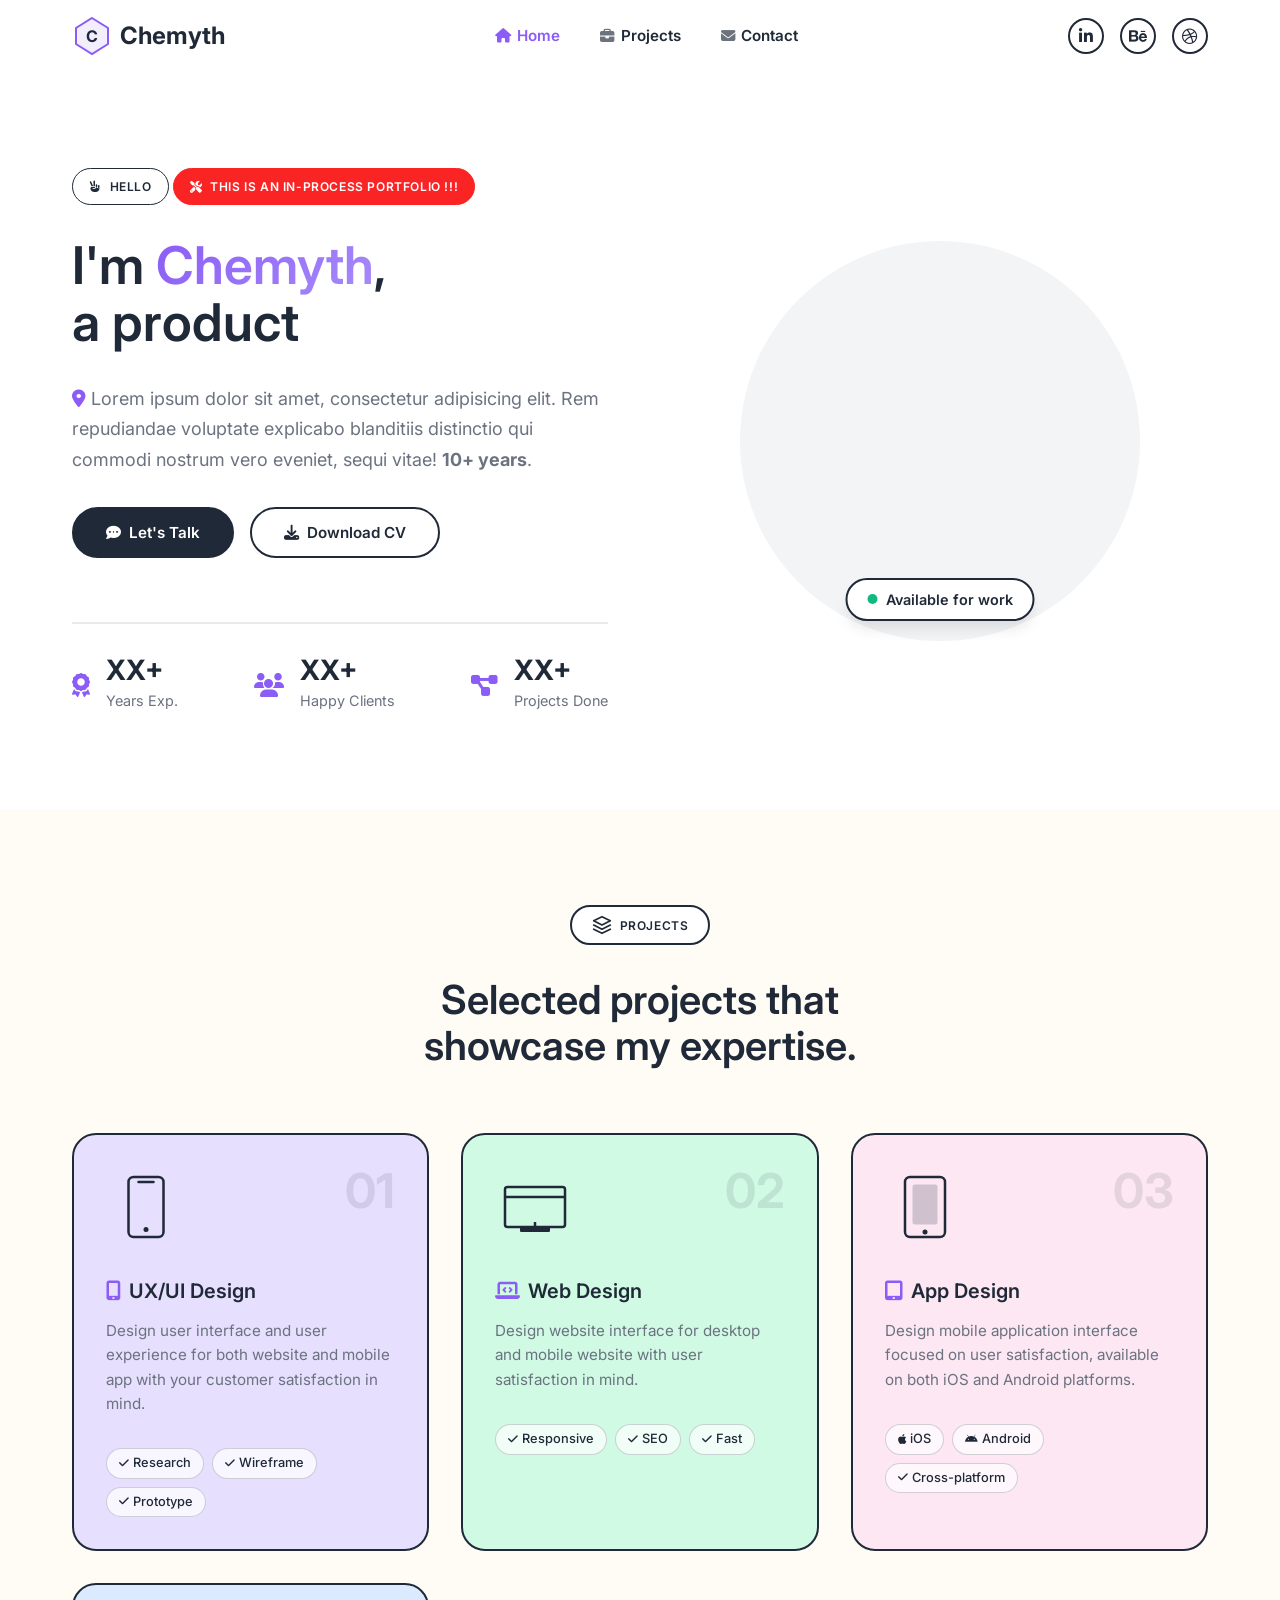
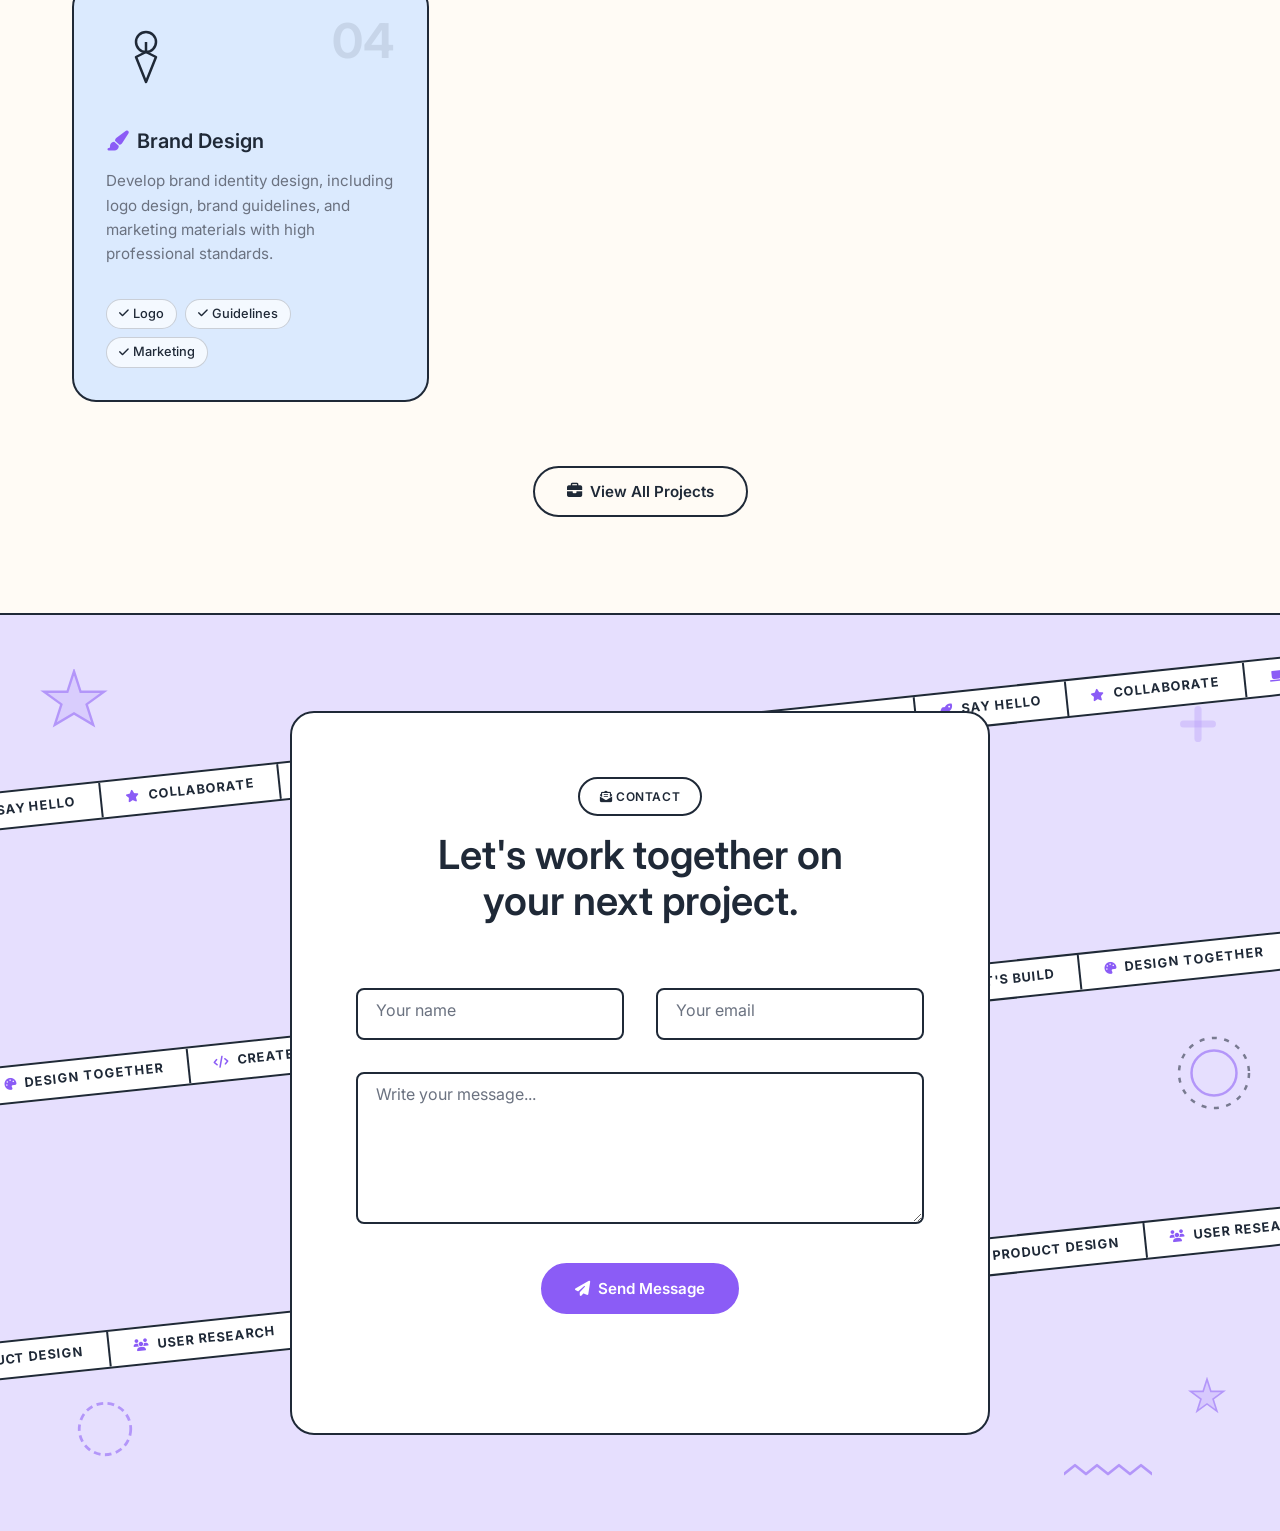
==== commit 8f86cb52: "update effect, recycle componen" ====
--- a/index.html
+++ b/index.html
@@ -1,4 +1,4 @@
-<!DOCTYPE html>
+﻿<!DOCTYPE html>
 <html lang="en">
 
 <head>
@@ -206,6 +206,86 @@
 
     <!-- Contact Section -->
     <section class="contact" id="contact">
+
+        <!-- Diagonal scrolling strips -->
+        <div class="contact-strips" aria-hidden="true">
+            <div class="contact-strip contact-strip--1">
+                <div class="contact-strip__inner">
+                    <span><i class="fas fa-paper-plane"></i> LET'S TALK</span>
+                    <span><i class="fas fa-pen-nib"></i> GET IN TOUCH</span>
+                    <span><i class="fas fa-rocket"></i> SAY HELLO</span>
+                    <span><i class="fas fa-star"></i> COLLABORATE</span>
+                    <span><i class="fas fa-coffee"></i> HIRE ME</span>
+                    <span><i class="fas fa-bolt"></i> NEW PROJECT</span>
+                    <span><i class="fas fa-paper-plane"></i> LET'S TALK</span>
+                    <span><i class="fas fa-pen-nib"></i> GET IN TOUCH</span>
+                    <span><i class="fas fa-rocket"></i> SAY HELLO</span>
+                    <span><i class="fas fa-star"></i> COLLABORATE</span>
+                    <span><i class="fas fa-coffee"></i> HIRE ME</span>
+                    <span><i class="fas fa-bolt"></i> NEW PROJECT</span>
+                </div>
+            </div>
+            <div class="contact-strip contact-strip--2">
+                <div class="contact-strip__inner contact-strip__inner--rev">
+                    <span><i class="fas fa-envelope"></i> SEND A MESSAGE</span>
+                    <span><i class="fas fa-handshake"></i> LET'S BUILD</span>
+                    <span><i class="fas fa-palette"></i> DESIGN TOGETHER</span>
+                    <span><i class="fas fa-code"></i> CREATE SOMETHING</span>
+                    <span><i class="fas fa-lightbulb"></i> BIG IDEAS</span>
+                    <span><i class="fas fa-heart"></i> GREAT WORK</span>
+                    <span><i class="fas fa-envelope"></i> SEND A MESSAGE</span>
+                    <span><i class="fas fa-handshake"></i> LET'S BUILD</span>
+                    <span><i class="fas fa-palette"></i> DESIGN TOGETHER</span>
+                    <span><i class="fas fa-code"></i> CREATE SOMETHING</span>
+                    <span><i class="fas fa-lightbulb"></i> BIG IDEAS</span>
+                    <span><i class="fas fa-heart"></i> GREAT WORK</span>
+                </div>
+            </div>
+            <div class="contact-strip contact-strip--3">
+                <div class="contact-strip__inner">
+                    <span><i class="fas fa-magic"></i> UX DESIGN</span>
+                    <span><i class="fas fa-mobile-alt"></i> UI DESIGN</span>
+                    <span><i class="fas fa-vector-square"></i> PRODUCT DESIGN</span>
+                    <span><i class="fas fa-users"></i> USER RESEARCH</span>
+                    <span><i class="fas fa-layer-group"></i> WIREFRAMING</span>
+                    <span><i class="fas fa-paint-brush"></i> PROTOTYPING</span>
+                    <span><i class="fas fa-magic"></i> UX DESIGN</span>
+                    <span><i class="fas fa-mobile-alt"></i> UI DESIGN</span>
+                    <span><i class="fas fa-vector-square"></i> PRODUCT DESIGN</span>
+                    <span><i class="fas fa-users"></i> USER RESEARCH</span>
+                    <span><i class="fas fa-layer-group"></i> WIREFRAMING</span>
+                    <span><i class="fas fa-paint-brush"></i> PROTOTYPING</span>
+                </div>
+            </div>
+        </div>
+
+        <!-- Decorative SVG shapes -->
+        <div class="contact-deco" aria-hidden="true">
+            <svg class="deco deco--star-lg" viewBox="0 0 60 60" fill="none" xmlns="http://www.w3.org/2000/svg">
+                <path d="M30 2l5.5 17H55l-14.5 10.5 5.5 17L30 37l-16 9.5 5.5-17L5 19h19.5z" fill="#8B5CF6"
+                    fill-opacity="0.25" stroke="#8B5CF6" stroke-width="2" />
+            </svg>
+            <svg class="deco deco--circle" viewBox="0 0 50 50" fill="none" xmlns="http://www.w3.org/2000/svg">
+                <circle cx="25" cy="25" r="23" stroke="#8B5CF6" stroke-width="2.5" stroke-dasharray="6 4" />
+            </svg>
+            <svg class="deco deco--plus" viewBox="0 0 40 40" fill="none" xmlns="http://www.w3.org/2000/svg">
+                <rect x="16" y="0" width="8" height="40" rx="4" fill="#8B5CF6" fill-opacity="0.35" />
+                <rect x="0" y="16" width="40" height="8" rx="4" fill="#8B5CF6" fill-opacity="0.35" />
+            </svg>
+            <svg class="deco deco--star-sm" viewBox="0 0 40 40" fill="none" xmlns="http://www.w3.org/2000/svg">
+                <path d="M20 2l3.5 11H35l-9.5 7 3.5 11L20 24.5 11 31l3.5-11L5 13h11.5z" fill="#8B5CF6"
+                    fill-opacity="0.3" stroke="#8B5CF6" stroke-width="1.5" />
+            </svg>
+            <svg class="deco deco--ring" viewBox="0 0 64 64" fill="none" xmlns="http://www.w3.org/2000/svg">
+                <circle cx="32" cy="32" r="28" stroke="#1F2937" stroke-width="2" stroke-dasharray="4 6" />
+                <circle cx="32" cy="32" r="18" stroke="#8B5CF6" stroke-width="2" />
+            </svg>
+            <svg class="deco deco--zigzag" viewBox="0 0 80 20" fill="none" xmlns="http://www.w3.org/2000/svg">
+                <polyline points="0,10 10,2 20,10 30,2 40,10 50,2 60,10 70,2 80,10" stroke="#8B5CF6" stroke-width="2.5"
+                    stroke-linecap="round" stroke-linejoin="round" fill="none" />
+            </svg>
+        </div>
+
         <div class="container">
             <div class="contact-box">
                 <div class="section-badge center-badge">
@@ -219,23 +299,23 @@
                 <form class="contact-form">
                     <div class="form-row">
                         <div class="form-group">
+                            <input type="text" id="name" name="name" placeholder=" " required>
                             <label for="name">Your name</label>
-                            <input type="text" id="name" name="name" placeholder="Your name" required>
                         </div>
                         <div class="form-group">
+                            <input type="email" id="email" name="email" placeholder=" " required>
                             <label for="email">Your email</label>
-                            <input type="email" id="email" name="email" placeholder="Your email" required>
                         </div>
                     </div>
                     <div class="form-group">
+                        <textarea id="message" name="message" rows="6" placeholder=" " required></textarea>
                         <label for="message">Write your message...</label>
-                        <textarea id="message" name="message" rows="6" placeholder="Write your message..."
-                            required></textarea>
                     </div>
                     <div class="text-center">
                         <button type="submit" class="btn btn-primary">
                             <i class="fas fa-paper-plane"></i> Send Message
                         </button>
+                        <p class="form-feedback" aria-live="polite" role="status"></p>
                     </div>
                 </form>
             </div>
--- a/styles.css
+++ b/styles.css
@@ -1,4 +1,4 @@
-/* ========================================
+﻿/* ========================================
    Reset & Base
    ======================================== */
 *,
@@ -215,13 +215,13 @@
     cursor: pointer;
     font-size: 1.2rem;
     color: var(--dark);
-    transition: var(--transition);
+    transition: color var(--transition), box-shadow var(--transition);
     z-index: 1100;
 }
 
 .mobile-menu-btn:hover {
-    background: var(--dark);
     color: var(--white);
+    box-shadow: var(--shadow-md);
 }
 
 .social-icons {
@@ -284,6 +284,33 @@
 /* ========================================
    Buttons
    ======================================== */
+
+/* Ripple-fill — shared between .btn and .mobile-menu-btn.
+   isolation:isolate creates a local stacking context so ::before
+   stays clipped inside the element at z-index:-1, never leaking
+   behind the parent. Text/icons render above it naturally. */
+.btn,
+.mobile-menu-btn {
+    position: relative;
+    overflow: hidden;
+    isolation: isolate;
+}
+
+.btn::before,
+.mobile-menu-btn::before {
+    content: '';
+    position: absolute;
+    top: 50%;
+    left: 50%;
+    width: 16px;
+    height: 16px;
+    border-radius: 50%;
+    transform: translate(-50%, -50%) scale(0);
+    transition: transform 0.4s ease;
+    z-index: -1;
+}
+
+/* -- Base: dark filled -- */
 .btn {
     display: inline-flex;
     align-items: center;
@@ -300,45 +327,52 @@
     transition: var(--transition);
 }
 
-.btn:hover {
-    background: #111827;
-    transform: translateY(-2px);
-    box-shadow: var(--shadow-lg);
-}
-
+.btn::before          { background: rgba(255, 255, 255, 0.15); }
+.mobile-menu-btn::before { background: var(--dark); }
+
+.btn:hover,
+.mobile-menu-btn:hover { transform: translateY(-2px); box-shadow: var(--shadow-lg); }
+
+.btn:hover::before,
+.mobile-menu-btn:hover::before { transform: translate(-50%, -50%) scale(40); }
+
+/* -- Outline variant -- */
 .btn-outline {
     background: transparent;
     color: var(--dark);
 }
 
-.btn-outline:hover {
-    background: var(--dark);
-    color: var(--white);
-}
-
+.btn-outline::before  { background: var(--dark); }
+.btn-outline:hover    { color: var(--white); }
+
+/* -- Primary (purple) variant -- */
 .btn-primary {
     background: var(--purple-dark);
     border-color: var(--purple-dark);
     color: var(--white);
 }
 
-.btn-primary:hover {
-    background: #7C3AED;
-    border-color: #7C3AED;
-}
+.btn-primary::before  { background: #6D28D9; }
 
 /* ========================================
    Badge
    ======================================== */
-.badge {
-    display: inline-block;
-    padding: 0.5rem 1rem;
-    background: var(--white);
-    border: 1px solid var(--dark);
+
+/* Shared base between .badge and .section-badge */
+.badge,
+.section-badge {
+    display: inline-flex;
+    align-items: center;
     border-radius: var(--radius-full);
     font-size: 0.75rem;
     font-weight: 600;
     letter-spacing: 0.05em;
+    background: var(--white);
+}
+
+.badge {
+    padding: 0.5rem 1rem;
+    border: 1px solid var(--dark);
     margin-bottom: var(--spacing-sm);
 }
 
@@ -346,40 +380,26 @@
     margin-right: 0.5rem;
 }
 
+.section-badge {
+    gap: 0.5rem;
+    padding: 0.5rem 1.25rem;
+    border: 2px solid var(--dark);
+    margin-bottom: var(--spacing-md);
+}
+
 .badge-animated {
     animation: badgePulse 2s infinite;
 }
 
 .badge-warning {
     background: #fb2424;
-    color: #ffffff;
+    color: #fff;
     border-color: #fb2424;
 }
 
 @keyframes badgePulse {
-
-    0%,
-    100% {
-        box-shadow: 0 0 0 0 rgba(139, 92, 246, .4);
-    }
-
-    50% {
-        box-shadow: 0 0 0 10px rgba(139, 92, 246, 0);
-    }
-}
-
-.section-badge {
-    display: inline-flex;
-    align-items: center;
-    gap: 0.5rem;
-    padding: 0.5rem 1.25rem;
-    background: var(--white);
-    border: 2px solid var(--dark);
-    border-radius: var(--radius-full);
-    font-size: 0.75rem;
-    font-weight: 600;
-    letter-spacing: 0.05em;
-    margin-bottom: var(--spacing-md);
+    0%, 100% { box-shadow: 0 0 0 0 rgba(139, 92, 246, .4); }
+    50%       { box-shadow: 0 0 0 10px rgba(139, 92, 246, 0); }
 }
 
 .badge-icon {
@@ -446,7 +466,6 @@
     gap: var(--spacing-md);
     flex-wrap: wrap;
     justify-content: space-between;
-    margin-top: var(--spacing-lg);
     margin-top: var(--spacing-lg);
     padding-top: var(--spacing-md);
     border-top: 2px solid rgba(31, 41, 55, .1);
@@ -638,6 +657,7 @@
     font-weight: 700;
     opacity: 0.1;
     line-height: 1;
+    -webkit-user-select: none;
     user-select: none;
 }
 
@@ -686,6 +706,153 @@
 .contact {
     border-top: 2px solid var(--dark);
     background: var(--purple-light);
+    position: relative;
+    overflow: hidden;
+}
+
+/* ---- Diagonal scrolling strips ---- */
+.contact-strips {
+    position: absolute;
+    inset: 0;
+    pointer-events: none;
+    z-index: 0;
+    overflow: hidden;
+}
+
+.contact-strip {
+    position: absolute;
+    width: 160%;
+    left: -30%;
+    white-space: nowrap;
+    overflow: hidden;
+    border-top: 2px solid var(--dark);
+    border-bottom: 2px solid var(--dark);
+    background: var(--white);
+    transform-origin: center center;
+}
+
+.contact-strip--1 {
+    top: 12%;
+    transform: rotate(-6deg);
+}
+
+.contact-strip--2 {
+    top: 42%;
+    transform: rotate(-6deg);
+}
+
+.contact-strip--3 {
+    top: 72%;
+    transform: rotate(-6deg);
+}
+
+.contact-strip__inner {
+    display: inline-flex;
+    gap: 0;
+    animation: strip-scroll 22s linear infinite;
+}
+
+.contact-strip__inner--rev {
+    animation: strip-scroll-rev 26s linear infinite;
+}
+
+.contact-strip__inner span {
+    display: inline-flex;
+    align-items: center;
+    gap: 0.5rem;
+    padding: 0.45rem 1.5rem;
+    font-size: 0.8rem;
+    font-weight: 700;
+    letter-spacing: 0.08em;
+    color: var(--dark);
+    border-right: 2px solid var(--dark);
+    text-transform: uppercase;
+}
+
+.contact-strip__inner span i {
+    color: var(--purple-dark);
+    font-size: 0.75rem;
+}
+
+@keyframes strip-scroll {
+    from { transform: translateX(0); }
+    to   { transform: translateX(-50%); }
+}
+
+@keyframes strip-scroll-rev {
+    from { transform: translateX(-50%); }
+    to   { transform: translateX(0); }
+}
+
+/* ---- Decorative SVG shapes ---- */
+.contact-deco {
+    position: absolute;
+    inset: 0;
+    pointer-events: none;
+    z-index: 1;
+}
+
+.deco {
+    position: absolute;
+    opacity: 0.55;
+}
+
+.deco--star-lg {
+    width: 72px;
+    top: 6%;
+    left: 3%;
+    animation: deco-spin 18s linear infinite;
+}
+
+.deco--circle {
+    width: 56px;
+    bottom: 8%;
+    left: 6%;
+    animation: deco-spin 14s linear infinite reverse;
+}
+
+.deco--plus {
+    width: 36px;
+    top: 10%;
+    right: 5%;
+    animation: deco-float 4s ease-in-out infinite;
+}
+
+.deco--star-sm {
+    width: 44px;
+    bottom: 12%;
+    right: 4%;
+    animation: deco-spin 12s linear infinite;
+}
+
+.deco--ring {
+    width: 80px;
+    top: calc(50% - 40px);
+    right: 2%;
+    animation: deco-spin 25s linear infinite;
+}
+
+.deco--zigzag {
+    width: 88px;
+    bottom: 5%;
+    right: 10%;
+    animation: deco-float 5s ease-in-out infinite 1s;
+}
+
+@keyframes deco-spin {
+    from { transform: rotate(0deg); }
+    to   { transform: rotate(360deg); }
+}
+
+@keyframes deco-float {
+    0%, 100% { transform: translateY(0); }
+    50%       { transform: translateY(-10px); }
+}
+
+/* ensure card & container stack above bg layers */
+.contact .container {
+    position: relative;
+    z-index: 2;
 }
 
 .contact-box {
@@ -708,15 +875,32 @@
 }
 
 .form-group {
+    position: relative;
     margin-bottom: var(--spacing-md);
 }
 
 .form-group label {
-    display: block;
-    margin-bottom: var(--spacing-xs);
+    position: absolute;
+    left: var(--spacing-sm);
+    top: 0.875rem;
+    font-size: 1rem;
+    color: var(--gray);
+    font-weight: 400;
+    pointer-events: none;
+    transition: all 0.2s cubic-bezier(0.4, 0, 0.2, 1);
+    background: var(--white);
+    padding: 0 4px;
+    line-height: 1;
+}
+
+.form-group input:focus ~ label,
+.form-group input:not(:placeholder-shown) ~ label,
+.form-group textarea:focus ~ label,
+.form-group textarea:not(:placeholder-shown) ~ label {
+    top: -0.55rem;
+    font-size: 0.75rem;
+    color: var(--purple-dark);
     font-weight: 600;
-    color: var(--dark);
-    font-size: 0.9rem;
 }
 
 .form-group input,
@@ -741,6 +925,17 @@
 .form-group textarea {
     resize: vertical;
 }
+
+.form-feedback {
+    margin-top: var(--spacing-sm);
+    font-size: 0.9rem;
+    font-weight: 600;
+    min-height: 1.4rem;
+    color: transparent;
+}
+
+.form-feedback.success { color: #059669; }
+.form-feedback.error   { color: #DC2626; }
 
 /* ========================================
    Responsive
@@ -814,10 +1009,6 @@
         max-width: 260px;
     }
 
-    .image-placeholder i {
-        font-size: 90px;
-    }
-
     .hero-stats {
         gap: var(--spacing-sm);
     }
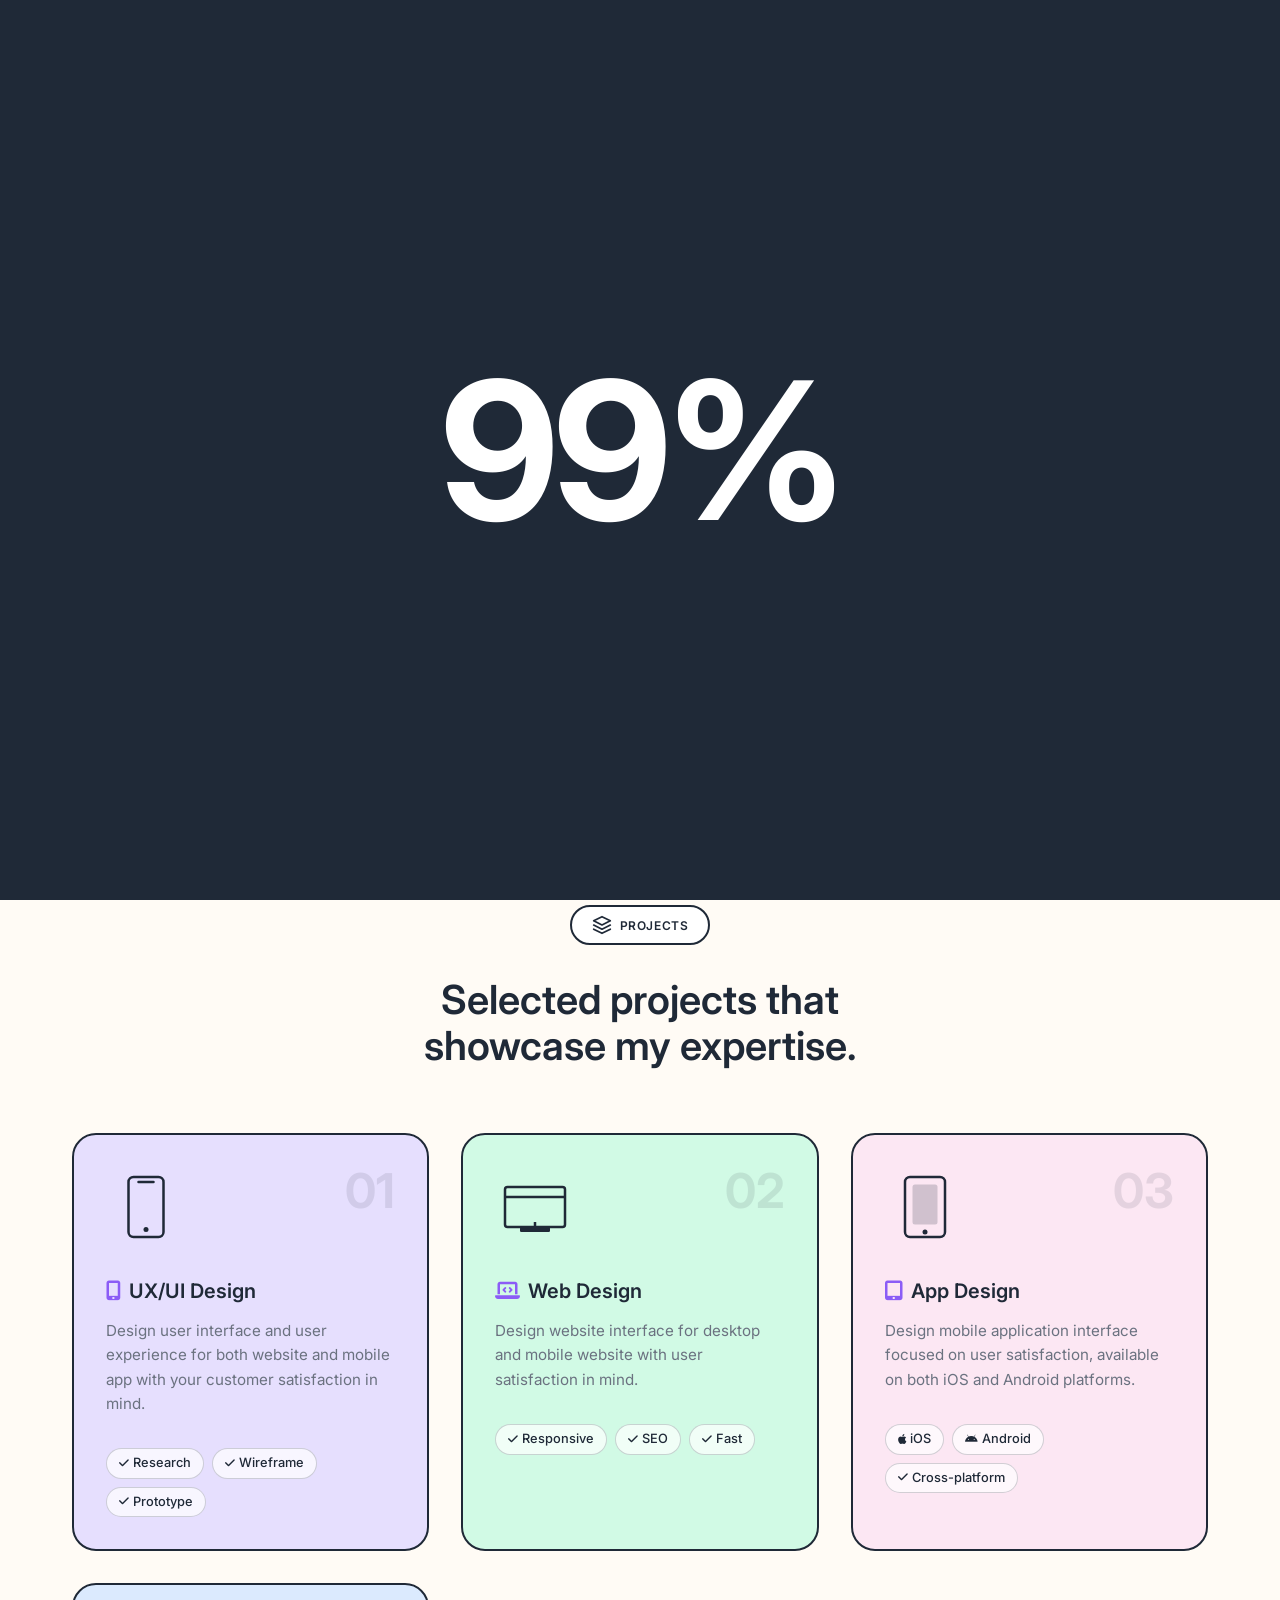
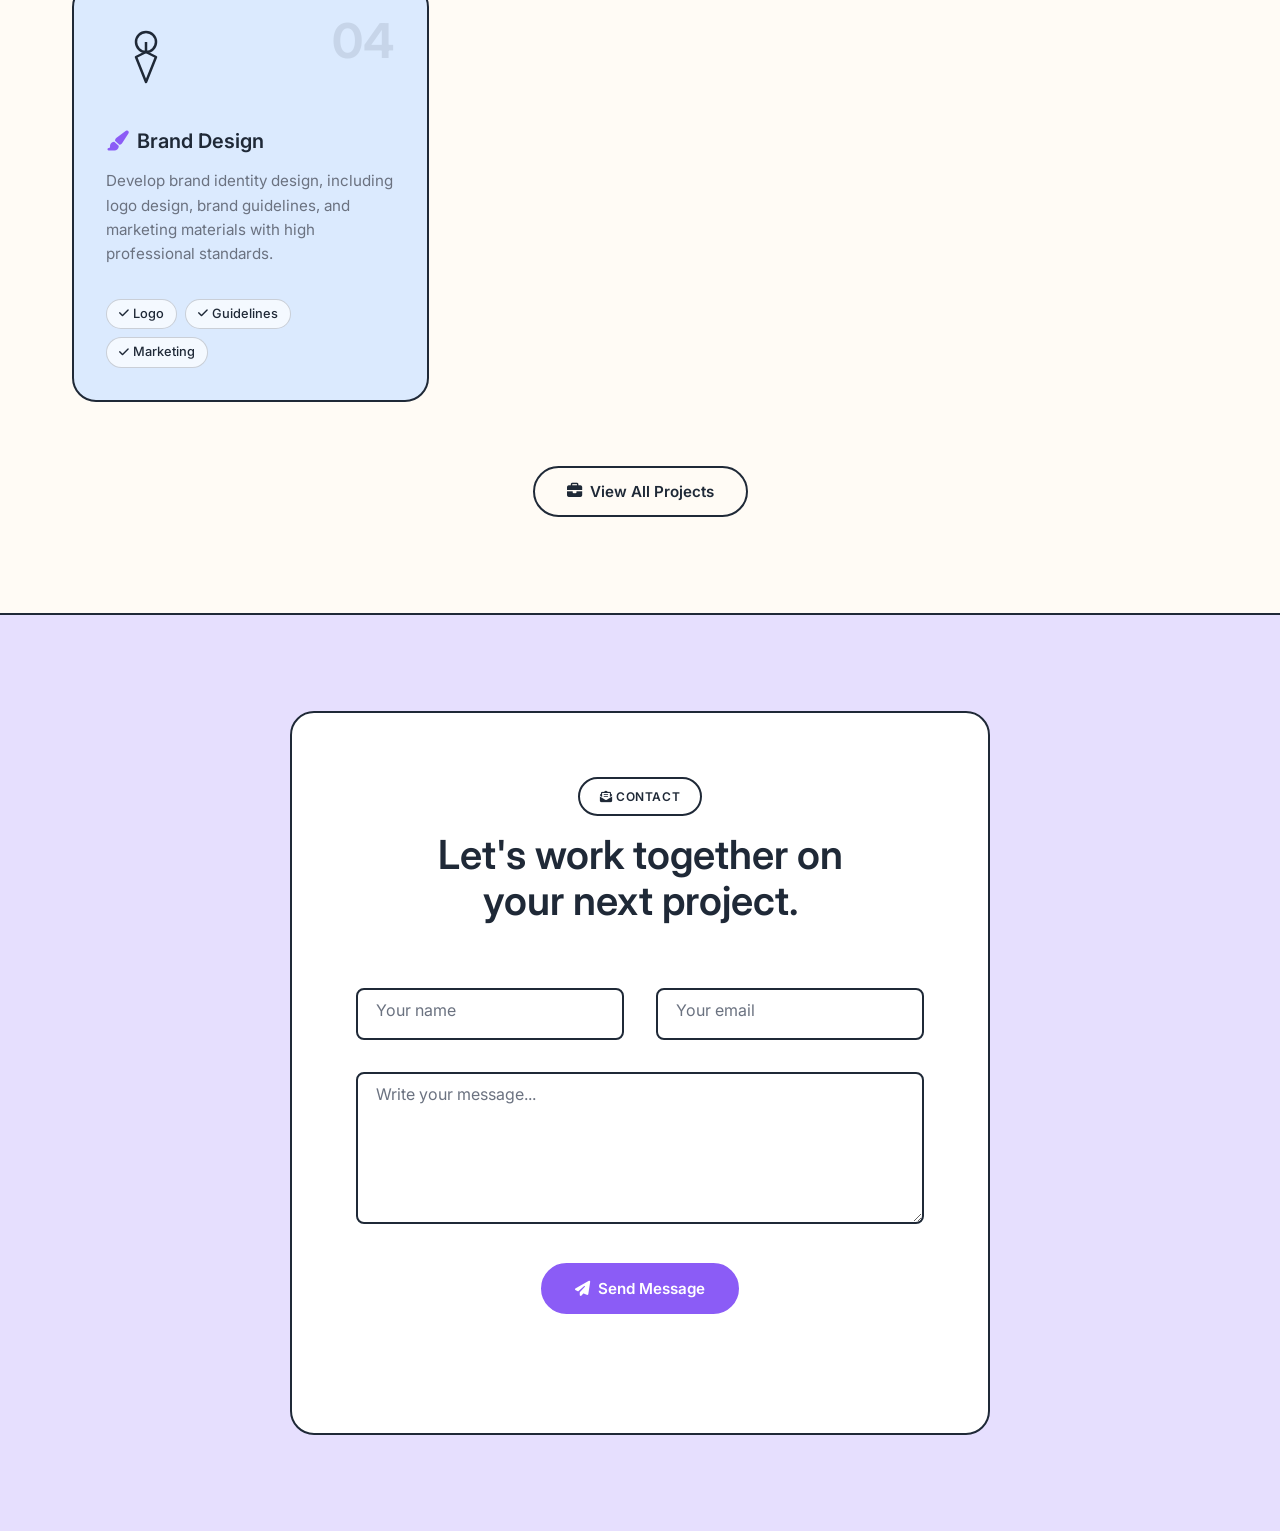
==== commit 2fda1184: "add loading screen and new project card hover" ====
--- a/index.html
+++ b/index.html
@@ -15,6 +15,14 @@
 </head>
 
 <body>
+    <!-- Loading Screen -->
+    <div id="loader"
+        style="position:fixed;inset:0;background:#1F2937;display:flex;align-items:center;justify-content:center;z-index:9999;transition:opacity .5s ease,visibility .5s ease;">
+        <span id="loader-pct"
+            style="font-family:Inter,sans-serif;font-size:clamp(5rem,18vw,12rem);font-weight:700;color:#fff;letter-spacing:-0.03em;line-height:1;user-select:none;">0%</span>
+    </div>
+
+    <div class="page-overlay" id="pageOverlay"></div>
     <!-- Header -->
     <header class="header">
         <nav class="nav-container">
@@ -64,8 +72,8 @@
                         vero eveniet, sequi vitae! <strong>10+ years</strong>.
                     </p>
                     <div class="hero-buttons">
-                        <button class="btn"><i class="fas fa-comment-dots"></i> Let's Talk</button>
-                        <button class="btn btn-outline"><i class="fas fa-download"></i> Download CV</button>
+                        <button type="button" class="btn"><i class="fas fa-comment-dots"></i> Let's Talk</button>
+                        <button type="button" class="btn btn-outline"><i class="fas fa-download"></i> Download CV</button>
                     </div>
                     <div class="hero-stats">
                         <div class="stat-item-mini">
@@ -120,7 +128,7 @@
             </div>
 
             <div class="projects-grid">
-                <div class="project-card purple-card" data-tilt>
+                <div class="project-card purple-card">
                     <div class="card-icon-wrapper">
                         <svg class="card-icon-svg" viewBox="0 0 64 64" fill="none" xmlns="http://www.w3.org/2000/svg">
                             <rect x="18" y="8" width="28" height="48" rx="4" stroke="currentColor" stroke-width="2" />
@@ -139,7 +147,7 @@
                     </div>
                 </div>
 
-                <div class="project-card green-card" data-tilt>
+                <div class="project-card green-card">
                     <div class="card-icon-wrapper">
                         <svg class="card-icon-svg" viewBox="0 0 64 64" fill="none" xmlns="http://www.w3.org/2000/svg">
                             <rect x="8" y="16" width="48" height="32" rx="2" stroke="currentColor" stroke-width="2" />
@@ -158,7 +166,7 @@
                     </div>
                 </div>
 
-                <div class="project-card pink-card" data-tilt>
+                <div class="project-card pink-card">
                     <div class="card-icon-wrapper">
                         <svg class="card-icon-svg" viewBox="0 0 64 64" fill="none" xmlns="http://www.w3.org/2000/svg">
                             <rect x="16" y="8" width="32" height="48" rx="4" stroke="currentColor" stroke-width="2" />
@@ -177,7 +185,7 @@
                     </div>
                 </div>
 
-                <div class="project-card blue-card" data-tilt>
+                <div class="project-card blue-card">
                     <div class="card-icon-wrapper">
                         <svg class="card-icon-svg" viewBox="0 0 64 64" fill="none" xmlns="http://www.w3.org/2000/svg">
                             <circle cx="32" cy="20" r="8" stroke="currentColor" stroke-width="2" />
@@ -199,92 +207,13 @@
             </div>
 
             <div class="text-center">
-                <button class="btn btn-outline"><i class="fas fa-briefcase"></i> View All Projects</button>
+                <button type="button" class="btn btn-outline"><i class="fas fa-briefcase"></i> View All Projects</button>
             </div>
         </div>
     </section>
 
     <!-- Contact Section -->
     <section class="contact" id="contact">
-
-        <!-- Diagonal scrolling strips -->
-        <div class="contact-strips" aria-hidden="true">
-            <div class="contact-strip contact-strip--1">
-                <div class="contact-strip__inner">
-                    <span><i class="fas fa-paper-plane"></i> LET'S TALK</span>
-                    <span><i class="fas fa-pen-nib"></i> GET IN TOUCH</span>
-                    <span><i class="fas fa-rocket"></i> SAY HELLO</span>
-                    <span><i class="fas fa-star"></i> COLLABORATE</span>
-                    <span><i class="fas fa-coffee"></i> HIRE ME</span>
-                    <span><i class="fas fa-bolt"></i> NEW PROJECT</span>
-                    <span><i class="fas fa-paper-plane"></i> LET'S TALK</span>
-                    <span><i class="fas fa-pen-nib"></i> GET IN TOUCH</span>
-                    <span><i class="fas fa-rocket"></i> SAY HELLO</span>
-                    <span><i class="fas fa-star"></i> COLLABORATE</span>
-                    <span><i class="fas fa-coffee"></i> HIRE ME</span>
-                    <span><i class="fas fa-bolt"></i> NEW PROJECT</span>
-                </div>
-            </div>
-            <div class="contact-strip contact-strip--2">
-                <div class="contact-strip__inner contact-strip__inner--rev">
-                    <span><i class="fas fa-envelope"></i> SEND A MESSAGE</span>
-                    <span><i class="fas fa-handshake"></i> LET'S BUILD</span>
-                    <span><i class="fas fa-palette"></i> DESIGN TOGETHER</span>
-                    <span><i class="fas fa-code"></i> CREATE SOMETHING</span>
-                    <span><i class="fas fa-lightbulb"></i> BIG IDEAS</span>
-                    <span><i class="fas fa-heart"></i> GREAT WORK</span>
-                    <span><i class="fas fa-envelope"></i> SEND A MESSAGE</span>
-                    <span><i class="fas fa-handshake"></i> LET'S BUILD</span>
-                    <span><i class="fas fa-palette"></i> DESIGN TOGETHER</span>
-                    <span><i class="fas fa-code"></i> CREATE SOMETHING</span>
-                    <span><i class="fas fa-lightbulb"></i> BIG IDEAS</span>
-                    <span><i class="fas fa-heart"></i> GREAT WORK</span>
-                </div>
-            </div>
-            <div class="contact-strip contact-strip--3">
-                <div class="contact-strip__inner">
-                    <span><i class="fas fa-magic"></i> UX DESIGN</span>
-                    <span><i class="fas fa-mobile-alt"></i> UI DESIGN</span>
-                    <span><i class="fas fa-vector-square"></i> PRODUCT DESIGN</span>
-                    <span><i class="fas fa-users"></i> USER RESEARCH</span>
-                    <span><i class="fas fa-layer-group"></i> WIREFRAMING</span>
-                    <span><i class="fas fa-paint-brush"></i> PROTOTYPING</span>
-                    <span><i class="fas fa-magic"></i> UX DESIGN</span>
-                    <span><i class="fas fa-mobile-alt"></i> UI DESIGN</span>
-                    <span><i class="fas fa-vector-square"></i> PRODUCT DESIGN</span>
-                    <span><i class="fas fa-users"></i> USER RESEARCH</span>
-                    <span><i class="fas fa-layer-group"></i> WIREFRAMING</span>
-                    <span><i class="fas fa-paint-brush"></i> PROTOTYPING</span>
-                </div>
-            </div>
-        </div>
-
-        <!-- Decorative SVG shapes -->
-        <div class="contact-deco" aria-hidden="true">
-            <svg class="deco deco--star-lg" viewBox="0 0 60 60" fill="none" xmlns="http://www.w3.org/2000/svg">
-                <path d="M30 2l5.5 17H55l-14.5 10.5 5.5 17L30 37l-16 9.5 5.5-17L5 19h19.5z" fill="#8B5CF6"
-                    fill-opacity="0.25" stroke="#8B5CF6" stroke-width="2" />
-            </svg>
-            <svg class="deco deco--circle" viewBox="0 0 50 50" fill="none" xmlns="http://www.w3.org/2000/svg">
-                <circle cx="25" cy="25" r="23" stroke="#8B5CF6" stroke-width="2.5" stroke-dasharray="6 4" />
-            </svg>
-            <svg class="deco deco--plus" viewBox="0 0 40 40" fill="none" xmlns="http://www.w3.org/2000/svg">
-                <rect x="16" y="0" width="8" height="40" rx="4" fill="#8B5CF6" fill-opacity="0.35" />
-                <rect x="0" y="16" width="40" height="8" rx="4" fill="#8B5CF6" fill-opacity="0.35" />
-            </svg>
-            <svg class="deco deco--star-sm" viewBox="0 0 40 40" fill="none" xmlns="http://www.w3.org/2000/svg">
-                <path d="M20 2l3.5 11H35l-9.5 7 3.5 11L20 24.5 11 31l3.5-11L5 13h11.5z" fill="#8B5CF6"
-                    fill-opacity="0.3" stroke="#8B5CF6" stroke-width="1.5" />
-            </svg>
-            <svg class="deco deco--ring" viewBox="0 0 64 64" fill="none" xmlns="http://www.w3.org/2000/svg">
-                <circle cx="32" cy="32" r="28" stroke="#1F2937" stroke-width="2" stroke-dasharray="4 6" />
-                <circle cx="32" cy="32" r="18" stroke="#8B5CF6" stroke-width="2" />
-            </svg>
-            <svg class="deco deco--zigzag" viewBox="0 0 80 20" fill="none" xmlns="http://www.w3.org/2000/svg">
-                <polyline points="0,10 10,2 20,10 30,2 40,10 50,2 60,10 70,2 80,10" stroke="#8B5CF6" stroke-width="2.5"
-                    stroke-linecap="round" stroke-linejoin="round" fill="none" />
-            </svg>
-        </div>
 
         <div class="container">
             <div class="contact-box">
--- a/styles.css
+++ b/styles.css
@@ -1,4 +1,12 @@
 ﻿/* ========================================
+   Loader
+   ======================================== */
+#loader.done {
+    opacity: 0 !important;
+    visibility: hidden !important;
+}
+
+/* ========================================
    Reset & Base
    ======================================== */
 *,
@@ -26,7 +34,6 @@
     --radius-md: 16px;
     --radius-lg: 24px;
     --radius-full: 9999px;
-    --shadow-sm: 0 1px 2px 0 rgba(0, 0, 0, .05);
     --shadow-md: 0 4px 6px -1px rgba(0, 0, 0, .1);
     --shadow-lg: 0 10px 15px -3px rgba(0, 0, 0, .1);
     --transition: all 0.3s cubic-bezier(0.4, 0, 0.2, 1);
@@ -327,14 +334,24 @@
     transition: var(--transition);
 }
 
-.btn::before          { background: rgba(255, 255, 255, 0.15); }
-.mobile-menu-btn::before { background: var(--dark); }
+.btn::before {
+    background: rgba(255, 255, 255, 0.15);
+}
+
+.mobile-menu-btn::before {
+    background: var(--dark);
+}
 
 .btn:hover,
-.mobile-menu-btn:hover { transform: translateY(-2px); box-shadow: var(--shadow-lg); }
+.mobile-menu-btn:hover {
+    transform: translateY(-2px);
+    box-shadow: var(--shadow-lg);
+}
 
 .btn:hover::before,
-.mobile-menu-btn:hover::before { transform: translate(-50%, -50%) scale(40); }
+.mobile-menu-btn:hover::before {
+    transform: translate(-50%, -50%) scale(40);
+}
 
 /* -- Outline variant -- */
 .btn-outline {
@@ -342,8 +359,13 @@
     color: var(--dark);
 }
 
-.btn-outline::before  { background: var(--dark); }
-.btn-outline:hover    { color: var(--white); }
+.btn-outline::before {
+    background: var(--dark);
+}
+
+.btn-outline:hover {
+    color: var(--white);
+}
 
 /* -- Primary (purple) variant -- */
 .btn-primary {
@@ -352,7 +374,9 @@
     color: var(--white);
 }
 
-.btn-primary::before  { background: #6D28D9; }
+.btn-primary::before {
+    background: #6D28D9;
+}
 
 /* ========================================
    Badge
@@ -398,8 +422,15 @@
 }
 
 @keyframes badgePulse {
-    0%, 100% { box-shadow: 0 0 0 0 rgba(139, 92, 246, .4); }
-    50%       { box-shadow: 0 0 0 10px rgba(139, 92, 246, 0); }
+
+    0%,
+    100% {
+        box-shadow: 0 0 0 0 rgba(139, 92, 246, .4);
+    }
+
+    50% {
+        box-shadow: 0 0 0 10px rgba(139, 92, 246, 0);
+    }
 }
 
 .badge-icon {
@@ -603,6 +634,24 @@
     margin-bottom: var(--spacing-lg);
 }
 
+/* ========================================
+   Page Overlay (project card spotlight)
+   ======================================== */
+.page-overlay {
+    position: fixed;
+    inset: 0;
+    background: rgba(0, 0, 0, 0.6);
+    z-index: 500;
+    opacity: 0;
+    pointer-events: none;
+    transition: opacity 0.35s ease;
+}
+
+.page-overlay.active {
+    opacity: 1;
+    pointer-events: auto;
+}
+
 .project-card {
     padding: var(--spacing-md);
     border-radius: var(--radius-lg);
@@ -612,11 +661,9 @@
 }
 
 .project-card:hover {
-    box-shadow: var(--shadow-lg);
-}
-
-.project-card:hover .card-icon-svg {
-    transform: scale(1.1) rotate(5deg);
+    z-index: 501;
+    transform: translateY(-4px);
+    box-shadow: 0 20px 40px rgba(0, 0, 0, 0.25);
 }
 
 .project-card h3 {
@@ -646,7 +693,6 @@
     width: 100%;
     height: 100%;
     color: var(--dark);
-    transition: var(--transition);
 }
 
 .card-number {
@@ -708,151 +754,6 @@
     background: var(--purple-light);
     position: relative;
     overflow: hidden;
-}
-
-/* ---- Diagonal scrolling strips ---- */
-.contact-strips {
-    position: absolute;
-    inset: 0;
-    pointer-events: none;
-    z-index: 0;
-    overflow: hidden;
-}
-
-.contact-strip {
-    position: absolute;
-    width: 160%;
-    left: -30%;
-    white-space: nowrap;
-    overflow: hidden;
-    border-top: 2px solid var(--dark);
-    border-bottom: 2px solid var(--dark);
-    background: var(--white);
-    transform-origin: center center;
-}
-
-.contact-strip--1 {
-    top: 12%;
-    transform: rotate(-6deg);
-}
-
-.contact-strip--2 {
-    top: 42%;
-    transform: rotate(-6deg);
-}
-
-.contact-strip--3 {
-    top: 72%;
-    transform: rotate(-6deg);
-}
-
-.contact-strip__inner {
-    display: inline-flex;
-    gap: 0;
-    animation: strip-scroll 22s linear infinite;
-}
-
-.contact-strip__inner--rev {
-    animation: strip-scroll-rev 26s linear infinite;
-}
-
-.contact-strip__inner span {
-    display: inline-flex;
-    align-items: center;
-    gap: 0.5rem;
-    padding: 0.45rem 1.5rem;
-    font-size: 0.8rem;
-    font-weight: 700;
-    letter-spacing: 0.08em;
-    color: var(--dark);
-    border-right: 2px solid var(--dark);
-    text-transform: uppercase;
-}
-
-.contact-strip__inner span i {
-    color: var(--purple-dark);
-    font-size: 0.75rem;
-}
-
-@keyframes strip-scroll {
-    from { transform: translateX(0); }
-    to   { transform: translateX(-50%); }
-}
-
-@keyframes strip-scroll-rev {
-    from { transform: translateX(-50%); }
-    to   { transform: translateX(0); }
-}
-
-/* ---- Decorative SVG shapes ---- */
-.contact-deco {
-    position: absolute;
-    inset: 0;
-    pointer-events: none;
-    z-index: 1;
-}
-
-.deco {
-    position: absolute;
-    opacity: 0.55;
-}
-
-.deco--star-lg {
-    width: 72px;
-    top: 6%;
-    left: 3%;
-    animation: deco-spin 18s linear infinite;
-}
-
-.deco--circle {
-    width: 56px;
-    bottom: 8%;
-    left: 6%;
-    animation: deco-spin 14s linear infinite reverse;
-}
-
-.deco--plus {
-    width: 36px;
-    top: 10%;
-    right: 5%;
-    animation: deco-float 4s ease-in-out infinite;
-}
-
-.deco--star-sm {
-    width: 44px;
-    bottom: 12%;
-    right: 4%;
-    animation: deco-spin 12s linear infinite;
-}
-
-.deco--ring {
-    width: 80px;
-    top: calc(50% - 40px);
-    right: 2%;
-    animation: deco-spin 25s linear infinite;
-}
-
-.deco--zigzag {
-    width: 88px;
-    bottom: 5%;
-    right: 10%;
-    animation: deco-float 5s ease-in-out infinite 1s;
-}
-
-@keyframes deco-spin {
-    from { transform: rotate(0deg); }
-    to   { transform: rotate(360deg); }
-}
-
-@keyframes deco-float {
-    0%, 100% { transform: translateY(0); }
-    50%       { transform: translateY(-10px); }
-}
-
-/* ensure card & container stack above bg layers */
-.contact .container {
-    position: relative;
-    z-index: 2;
 }
 
 .contact-box {
@@ -893,10 +794,10 @@
     line-height: 1;
 }
 
-.form-group input:focus ~ label,
-.form-group input:not(:placeholder-shown) ~ label,
-.form-group textarea:focus ~ label,
-.form-group textarea:not(:placeholder-shown) ~ label {
+.form-group input:focus~label,
+.form-group input:not(:placeholder-shown)~label,
+.form-group textarea:focus~label,
+.form-group textarea:not(:placeholder-shown)~label {
     top: -0.55rem;
     font-size: 0.75rem;
     color: var(--purple-dark);
@@ -934,8 +835,13 @@
     color: transparent;
 }
 
-.form-feedback.success { color: #059669; }
-.form-feedback.error   { color: #DC2626; }
+.form-feedback.success {
+    color: #059669;
+}
+
+.form-feedback.error {
+    color: #DC2626;
+}
 
 /* ========================================
    Responsive
